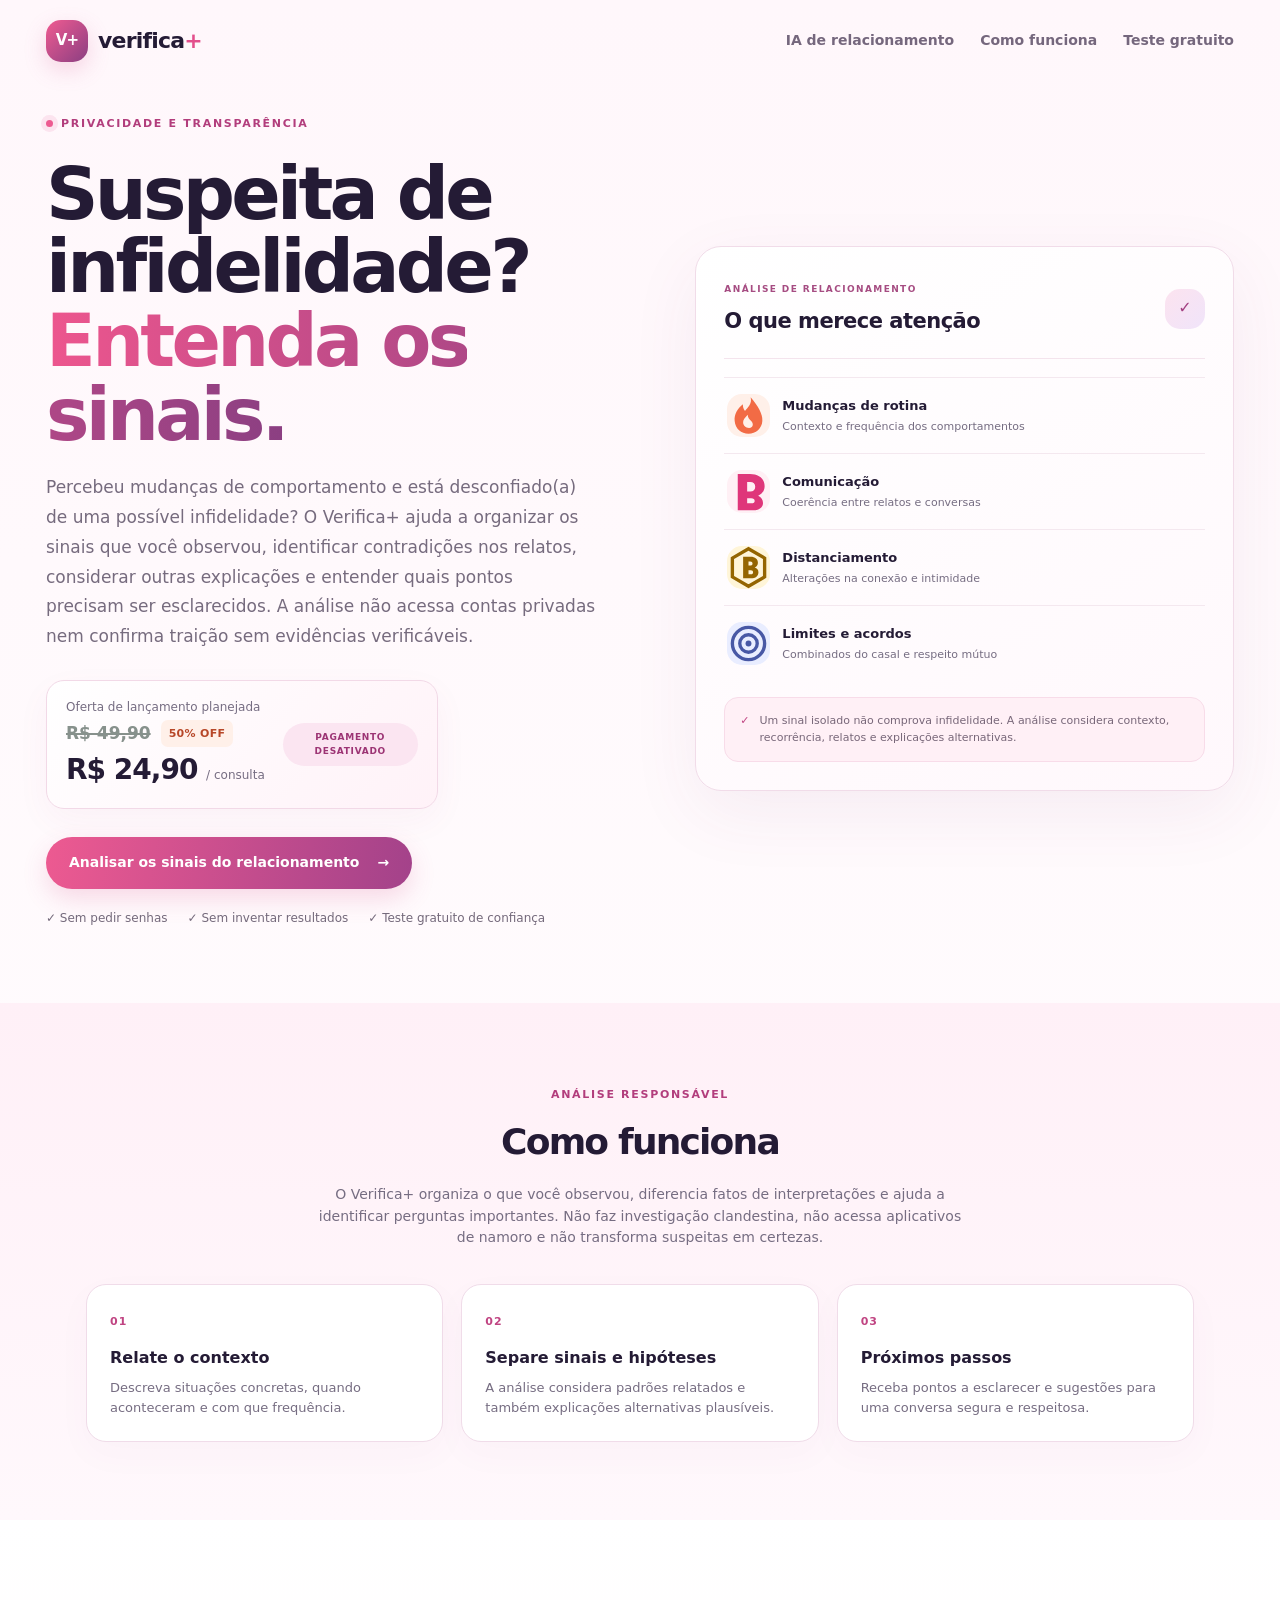
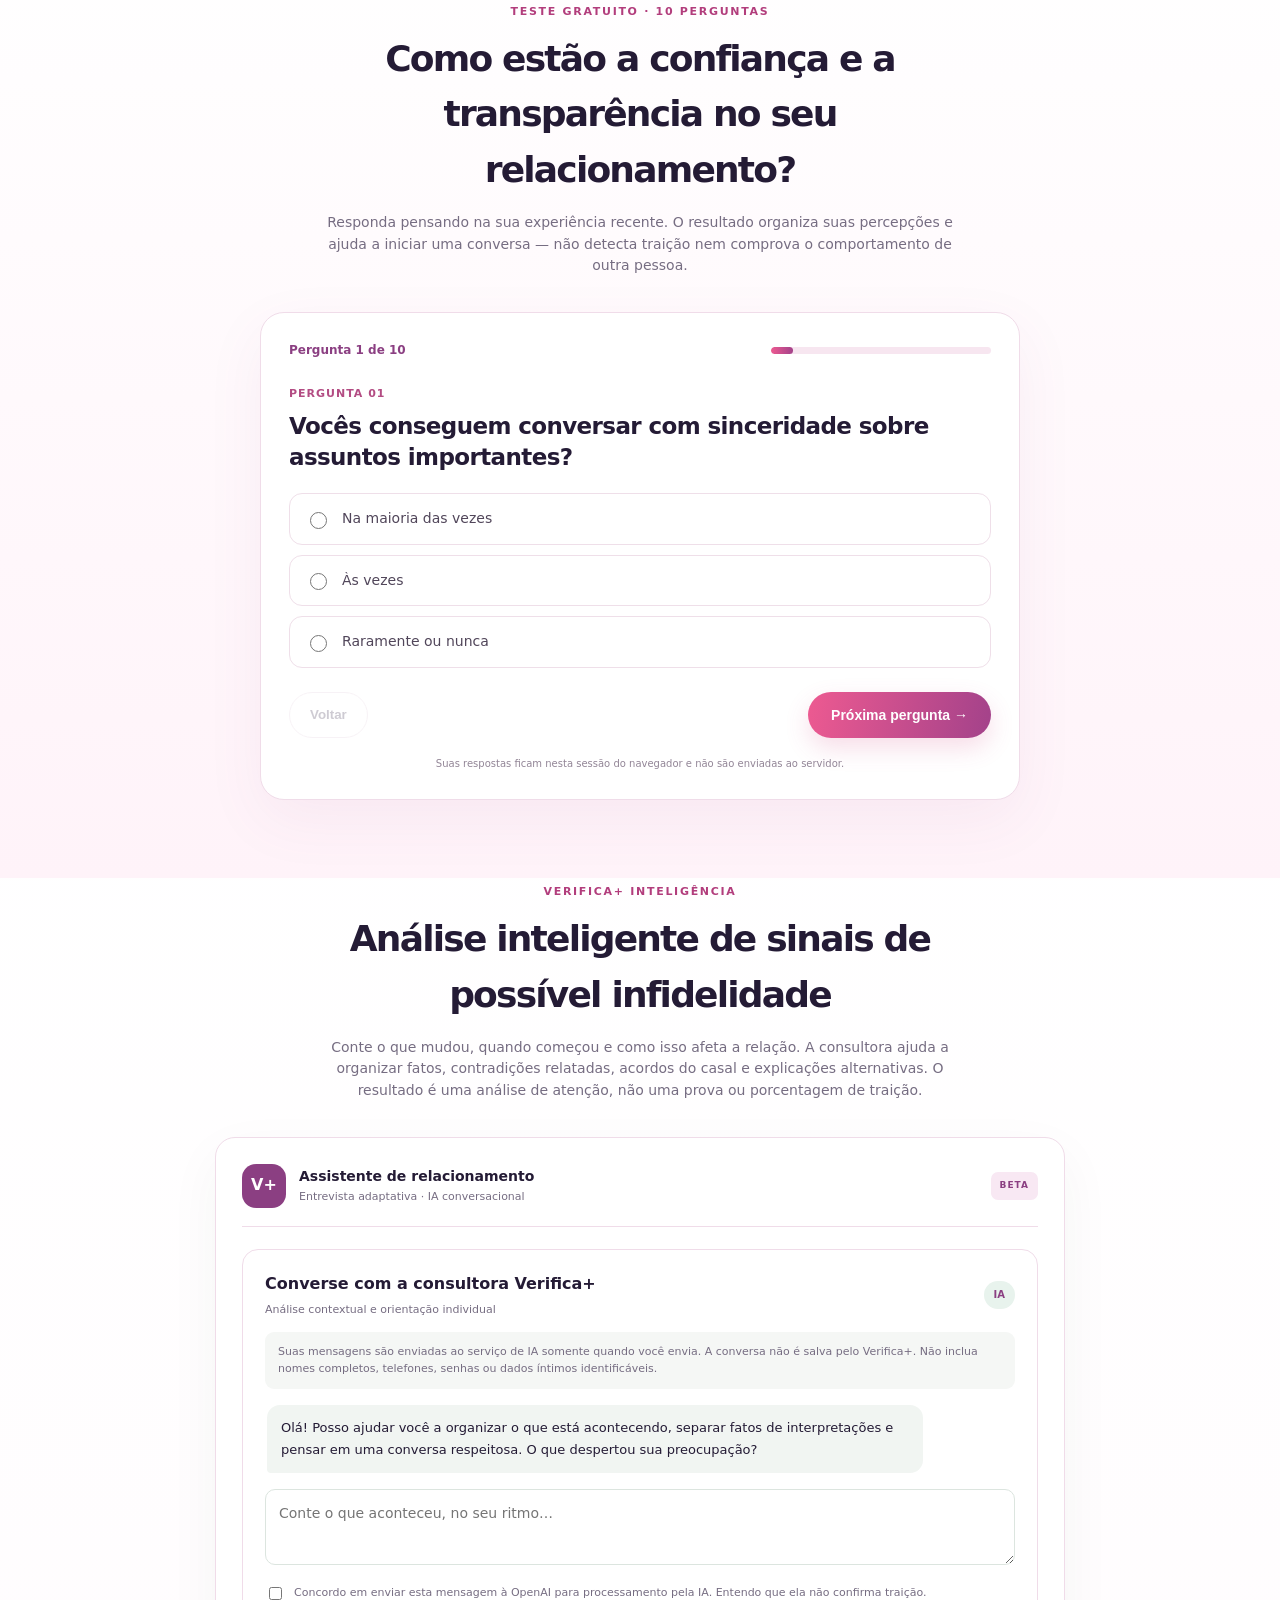
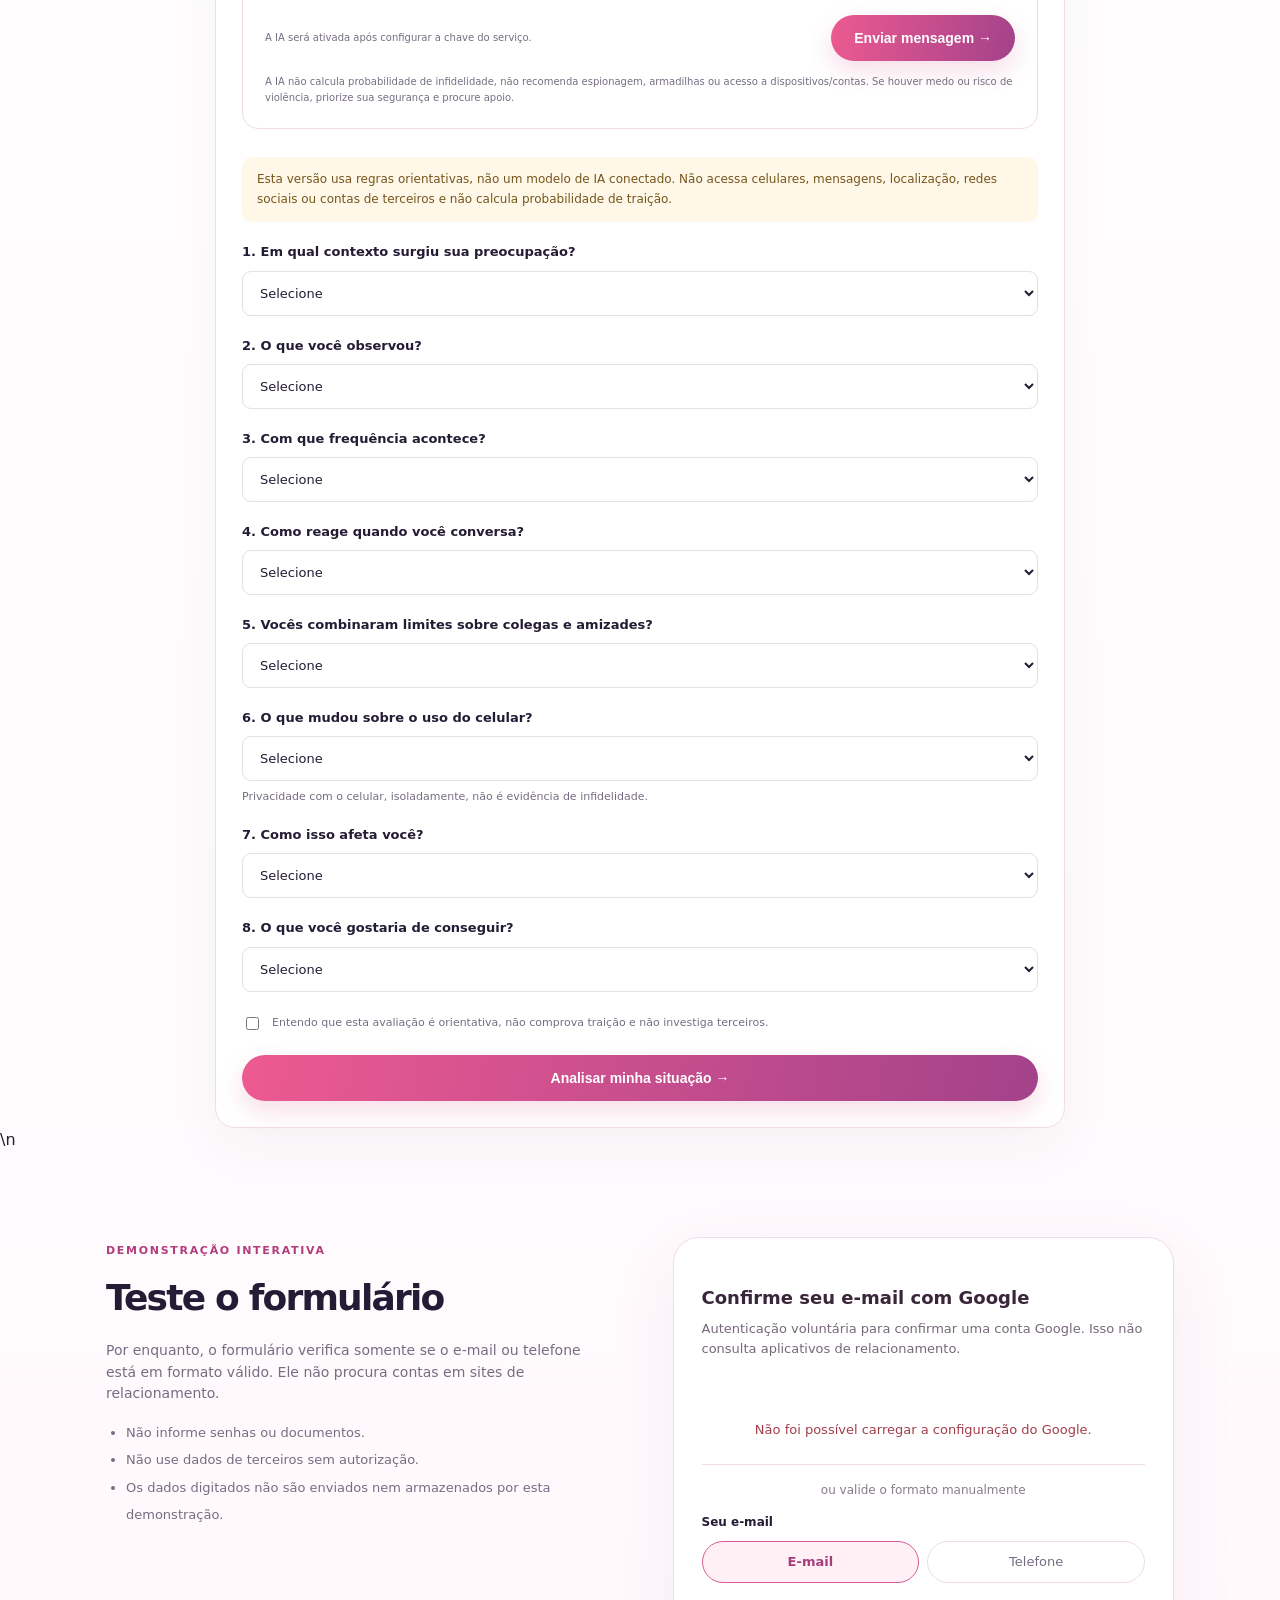
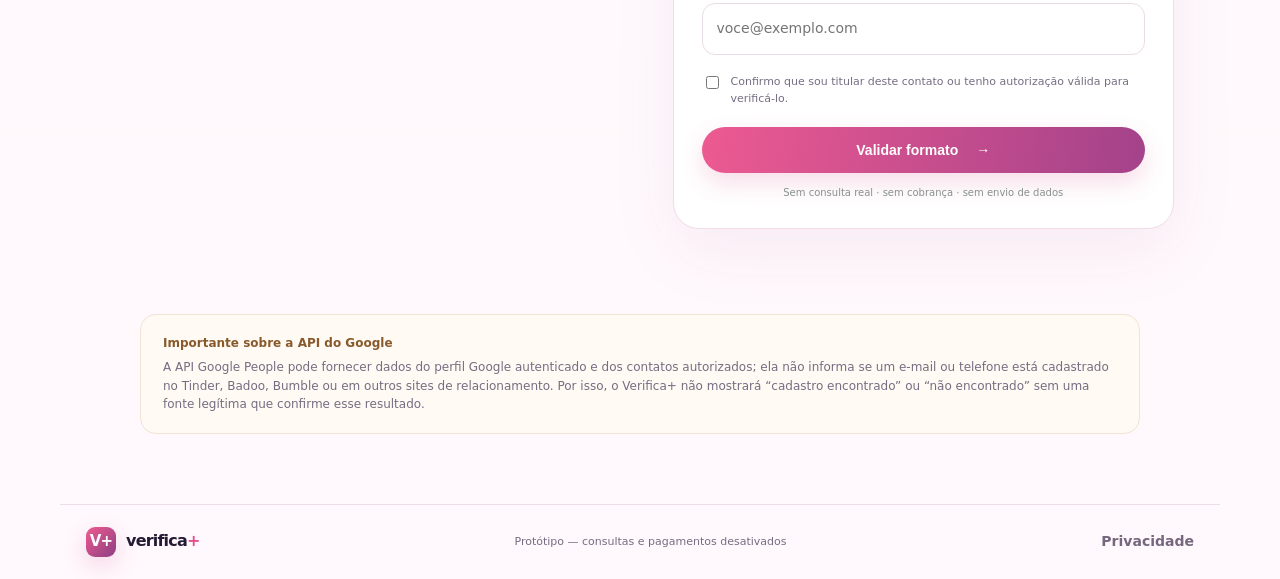
==== index.html @ 578210d5 "Improve Verifica+ positioning and relationship-signal analysis UX" ====
<!doctype html>
<html lang="pt-BR"><head><meta charset="utf-8"><meta name="viewport" content="width=device-width, initial-scale=1"><meta name="description" content="Verifica+ — análise contextual de sinais de infidelidade, comportamento e confiança nos relacionamentos."><meta name="theme-color" content="#0b6b53"><title>Verifica+ | Análise de sinais no relacionamento</title><link rel="icon" type="image/svg+xml" href="/favicon.svg"><link rel="stylesheet" href="/styles.css"></head>
<body><header class="topbar"><a class="brand" href="/" aria-label="Verifica+ início"><span class="brand-mark">V+</span><span>verifica<span class="plus">+</span></span></a><nav class="top-nav"><a href="#inteligencia" class="nav-link">IA de relacionamento</a><a href="#como-funciona" class="nav-link">Como funciona</a><a href="#teste-confianca" class="nav-link">Teste gratuito</a></nav></header>
<main><section class="hero"><div class="hero-copy"><span class="eyebrow"><span class="dot"></span> PRIVACIDADE E TRANSPARÊNCIA</span><h1>Suspeita de infidelidade?<br><span>Entenda os sinais.</span></h1><p class="lead">Percebeu mudanças de comportamento e está desconfiado(a) de uma possível infidelidade? O Verifica+ ajuda a organizar os sinais que você observou, identificar contradições nos relatos, considerar outras explicações e entender quais pontos precisam ser esclarecidos. A análise não acessa contas privadas nem confirma traição sem evidências verificáveis.</p><div class="price-box"><div><small>Oferta de lançamento planejada</small><div class="price-line"><del>R$ 49,90</del><span class="discount-badge">50% OFF</span></div><strong>R$ 24,90 <span>/ consulta</span></strong></div><span class="tag">PAGAMENTO DESATIVADO</span></div><a class="button" href="#inteligencia">Analisar os sinais do relacionamento <span aria-hidden="true">→</span></a><div class="trust"><span>✓ Sem pedir senhas</span><span>✓ Sem inventar resultados</span><span>✓ Teste gratuito de confiança</span></div></div>
<div class="preview-card"><div class="card-heading"><div><small>ANÁLISE DE RELACIONAMENTO</small><h2>O que merece atenção</h2></div><span class="shield" aria-hidden="true">✓</span></div>
<div class="platform"><span class="platform-icon tinder" aria-label="Ícone ilustrativo do Tinder"><svg viewBox="0 0 32 32" aria-hidden="true"><path d="M17.6 2.5c1.2 5.1-2.1 7.4-4.2 10.2-1.4-2-1.6-3.5-1.6-5.1C7.8 11 5.2 15 5.7 20.1 6.2 26 10.5 29.5 16 29.5s10-4 10.3-9.5c.3-5.2-3.1-10.8-8.7-17.5Zm-1.2 22.8c-2.5 0-4.4-1.8-4.4-4.2 0-1.8 1.2-3.3 3.4-5.6.1 2.2 1.1 3.1 2.4 4.4 1.1 1.1 1.4 2 1.4 2.8 0 1.5-1.1 2.6-2.8 2.6Z" fill="currentColor"/></svg></span><div><b>Mudanças de rotina</b><small>Contexto e frequência dos comportamentos</small></div></div><div class="platform"><span class="platform-icon badoo" aria-label="Ícone ilustrativo do Badoo"><svg viewBox="0 0 32 32" aria-hidden="true"><path d="M8 3h9.1c6.6 0 10.9 3.5 10.9 9 0 3.3-1.8 5.8-4.8 7.1 2.3 1.1 3.6 3.1 3.6 5.5 0 3.4-2.8 5.4-7.4 5.4H8V3Zm7 6v7h2.3c2.4 0 3.7-1.2 3.7-3.5S19.7 9 17.2 9H15Zm0 12v3.8h3.2c1.6 0 2.4-.6 2.4-1.8s-.9-2-2.6-2H15Z" fill="currentColor"/></svg></span><div><b>Comunicação</b><small>Coerência entre relatos e conversas</small></div></div><div class="platform"><span class="platform-icon bumble" aria-label="Ícone ilustrativo do Bumble"><svg viewBox="0 0 32 32" aria-hidden="true"><path d="M16 2 28 9v14l-12 7L4 23V9L16 2Z" fill="none" stroke="currentColor" stroke-width="2.5"/><path d="M12 8h5.5c3.5 0 5.5 1.8 5.5 4.5 0 1.7-.8 2.8-2.4 3.5 1.8.5 2.8 1.7 2.8 3.5 0 2.8-2 4.5-5.7 4.5H12V8Zm4 3.5v3h1.3c1.1 0 1.7-.5 1.7-1.5s-.6-1.5-1.7-1.5H16Zm0 6.5v3h1.8c1.1 0 1.6-.5 1.6-1.5s-.5-1.5-1.6-1.5H16Z" fill="currentColor"/></svg></span><div><b>Distanciamento</b><small>Alterações na conexão e intimidade</small></div></div><div class="platform"><span class="platform-icon inner" aria-label="Ícone ilustrativo do Inner Circle"><svg viewBox="0 0 32 32" aria-hidden="true"><circle cx="16" cy="16" r="12" fill="none" stroke="currentColor" stroke-width="2.5"/><circle cx="16" cy="16" r="6.5" fill="none" stroke="currentColor" stroke-width="2.5"/><circle cx="16" cy="16" r="2.2" fill="currentColor"/></svg></span><div><b>Limites e acordos</b><small>Combinados do casal e respeito mútuo</small></div></div><div class="notice"><b>✓</b><p>Um sinal isolado não comprova infidelidade. A análise considera contexto, recorrência, relatos e explicações alternativas.</p></div></div></section>
<section class="how" id="como-funciona"><div class="section-title"><span class="eyebrow">ANÁLISE RESPONSÁVEL</span><h2>Como funciona</h2><p>O Verifica+ organiza o que você observou, diferencia fatos de interpretações e ajuda a identificar perguntas importantes. Não faz investigação clandestina, não acessa aplicativos de namoro e não transforma suspeitas em certezas.</p></div><div class="steps"><article><span>01</span><h3>Relate o contexto</h3><p>Descreva situações concretas, quando aconteceram e com que frequência.</p></article><article><span>02</span><h3>Separe sinais e hipóteses</h3><p>A análise considera padrões relatados e também explicações alternativas plausíveis.</p></article><article><span>03</span><h3>Próximos passos</h3><p>Receba pontos a esclarecer e sugestões para uma conversa segura e respeitosa.</p></article></div></section>

<section class="trust-test" id="teste-confianca">
<div class="section-title"><span class="eyebrow">TESTE GRATUITO · 10 PERGUNTAS</span><h2>Como estão a confiança e a transparência no seu relacionamento?</h2><p>Responda pensando na sua experiência recente. O resultado organiza suas percepções e ajuda a iniciar uma conversa — não detecta traição nem comprova o comportamento de outra pessoa.</p></div>
<form id="trust-quiz" class="quiz-card"><div class="quiz-progress"><span id="quiz-progress-label">Pergunta 1 de 10</span><div class="progress-track"><span id="quiz-progress-bar"></span></div></div><div id="quiz-question" aria-live="polite"></div><div class="quiz-actions"><button class="quiz-back" id="quiz-back" type="button" disabled>Voltar</button><button class="button" id="quiz-next" type="button" disabled>Próxima pergunta →</button></div><p class="quiz-privacy">Suas respostas ficam nesta sessão do navegador e não são enviadas ao servidor.</p></form>
<div id="trust-result" class="trust-result" hidden aria-live="polite"><div class="result-score"><span>SEU ÍNDICE DE CONFIANÇA PERCEBIDA</span><strong id="trust-score">—%</strong><div class="result-meter"><span id="trust-meter"></span></div><b id="trust-band"></b></div><p id="trust-explanation"></p><div class="advice-box"><h3>O que você pode fazer agora</h3><ul id="trust-advice"></ul><p id="trust-boundary"></p></div><div class="result-actions"><button type="button" class="button" id="quiz-restart">Refazer teste</button><a class="button button-secondary" href="#consulta">Conhecer a consulta completa →</a></div><p class="result-disclaimer">O percentual representa somente suas respostas. Não é uma porcentagem de chance de traição, não investiga ninguém e não substitui diálogo ou avaliação profissional.</p><div class="premium-unlock"><span class="eyebrow">ANÁLISE COMPLETA</span><h3>Quer acessar o resultado detalhado da sua avaliação?</h3><p>Com o pagamento confirmado, você poderá desbloquear a análise completa das respostas e dos dados que informou, com os principais pontos de atenção e recomendações personalizadas para o relacionamento.</p><p class="premium-note">A análise considera somente as informações fornecidas por você. Ela não acessa contas, mensagens ou cadastros privados de outras pessoas nem confirma traição.</p><strong>R$ 24,90 <small>/ análise completa</small></strong><span class="tag">PAGAMENTO AINDA NÃO ATIVADO</span></div></div>
</section>
<section class="relationship-ai" id="inteligencia"><div class="section-title"><span class="eyebrow">VERIFICA+ INTELIGÊNCIA</span><h2>Análise inteligente de sinais de possível infidelidade</h2><p>Conte o que mudou, quando começou e como isso afeta a relação. A consultora ajuda a organizar fatos, contradições relatadas, acordos do casal e explicações alternativas. O resultado é uma análise de atenção, não uma prova ou porcentagem de traição.</p></div><div class="ai-panel"><div class="ai-intro"><span class="ai-avatar">V+</span><div><b>Assistente de relacionamento</b><small>Entrevista adaptativa · IA conversacional</small></div><span class="ai-status">BETA</span></div>
<div class="relationship-chat" id="relationship-chat">
  <div class="chat-heading"><div><b>Converse com a consultora Verifica+</b><small>Análise contextual e orientação individual</small></div><span class="chat-live">IA</span></div>
  <div class="chat-privacy">Suas mensagens são enviadas ao serviço de IA somente quando você envia. A conversa não é salva pelo Verifica+. Não inclua nomes completos, telefones, senhas ou dados íntimos identificáveis.</div>
  <div id="relationship-chat-log" class="chat-log" role="log" aria-live="polite"><div class="chat-bubble assistant">Olá! Posso ajudar você a organizar o que está acontecendo, separar fatos de interpretações e pensar em uma conversa respeitosa. O que despertou sua preocupação?</div></div>
  <form id="relationship-chat-form" class="chat-form"><label class="sr-only" for="relationship-chat-input">Escreva sua mensagem</label><textarea id="relationship-chat-input" rows="2" maxlength="1600" placeholder="Conte o que aconteceu, no seu ritmo…" required></textarea><label class="chat-consent"><input type="checkbox" id="relationship-chat-consent" required><span>Concordo em enviar esta mensagem à OpenAI para processamento pela IA. Entendo que ela não confirma traição.</span></label><div class="chat-actions"><small id="relationship-chat-status">A IA será ativada após configurar a chave do serviço.</small><button class="button" id="relationship-chat-send" type="submit">Enviar mensagem →</button></div></form>
  <p class="chat-footnote">A IA não calcula probabilidade de infidelidade, não recomenda espionagem, armadilhas ou acesso a dispositivos/contas. Se houver medo ou risco de violência, priorize sua segurança e procure apoio.</p>
</div>
<p class="ai-disclaimer">Esta versão usa regras orientativas, não um modelo de IA conectado. Não acessa celulares, mensagens, localização, redes sociais ou contas de terceiros e não calcula probabilidade de traição.</p><form id="relationship-assessment">
<div class="ai-question"><label for="context-person">1. Em qual contexto surgiu sua preocupação?</label><select id="context-person" required><option value="">Selecione</option><option value="0">Alguém do trabalho</option><option value="1">Alguém da academia</option><option value="2">Amizade ou círculo social</option><option value="3">Não há uma pessoa específica</option></select></div><div class="ai-question"><label for="context-change">2. O que você observou?</label><select id="context-change" required><option value="">Selecione</option><option value="0">Conversas frequentes sobre uma pessoa</option><option value="1">Mudança repentina de rotina</option><option value="2">Distanciamento afetivo</option><option value="3">Explicações que parecem contraditórias</option><option value="4">Não observei mudança concreta; é uma sensação</option></select></div><div class="ai-question"><label for="context-frequency">3. Com que frequência acontece?</label><select id="context-frequency" required><option value="">Selecione</option><option value="0">Foi uma situação isolada</option><option value="1">Algumas vezes nas últimas semanas</option><option value="2">É um padrão recorrente há meses</option><option value="3">Não sei dizer</option></select></div><div class="ai-question"><label for="context-transparency">4. Como reage quando você conversa?</label><select id="context-transparency" required><option value="">Selecione</option><option value="0">Escuta e conversa com respeito</option><option value="1">Fica desconfortável, mas tenta explicar</option><option value="2">Evita repetidamente a conversa</option><option value="3">As explicações mudam ou se contradizem</option><option value="4">Ainda não conversei</option></select></div><div class="ai-question"><label for="context-agreement">5. Vocês combinaram limites sobre colegas e amizades?</label><select id="context-agreement" required><option value="">Selecione</option><option value="0">Sim, acordos claros e recíprocos</option><option value="1">Conversamos, mas não chegamos a acordo</option><option value="2">Nunca conversamos</option><option value="3">Há acordos que não são respeitados</option></select></div><div class="ai-question"><label for="context-phone">6. O que mudou sobre o uso do celular?</label><select id="context-phone" required><option value="">Selecione</option><option value="0">Nada; sempre teve privacidade</option><option value="1">Passou a proteger mais a tela ou levar consigo</option><option value="2">Desliga ou silencia em momentos específicos</option><option value="3">Houve segredo novo junto com outras mudanças</option><option value="4">Não sei / não se aplica</option></select><small>Privacidade com o celular, isoladamente, não é evidência de infidelidade.</small></div><div class="ai-question"><label for="context-impact">7. Como isso afeta você?</label><select id="context-impact" required><option value="">Selecione</option><option value="0">Dúvida leve</option><option value="1">Ansiedade e dificuldade de confiar</option><option value="2">Discussões frequentes e sofrimento</option><option value="3">Medo ou sensação de não estar seguro(a)</option></select></div><div class="ai-question"><label for="context-goal">8. O que você gostaria de conseguir?</label><select id="context-goal" required><option value="">Selecione</option><option value="0">Entender melhor os fatos</option><option value="1">Conversar sem brigar</option><option value="2">Combinar limites saudáveis</option><option value="3">Decidir se quero continuar</option></select></div>
<label class="ai-consent"><input id="ai-consent" type="checkbox" required><span>Entendo que esta avaliação é orientativa, não comprova traição e não investiga terceiros.</span></label><button class="button full" type="submit">Analisar minha situação →</button></form><div id="relationship-result" class="relationship-result" hidden aria-live="polite"><span class="eyebrow">ANÁLISE ORIENTATIVA</span><h3 id="relationship-heading"></h3><p id="relationship-summary"></p><div class="ai-result-grid"><div><b>Pontos a esclarecer</b><ul id="relationship-signals"></ul></div><div><b>Outras explicações possíveis</b><ul id="relationship-alternatives"></ul></div></div><div class="ai-next-steps"><h4>Exercícios saudáveis — sem armadilhas ou invasão de privacidade</h4><ol id="relationship-steps"></ol></div><p class="ai-final-note" id="relationship-note"></p><button class="button button-secondary" id="relationship-restart" type="button">Refazer avaliação</button></div></div></section>\n<section class="consult" id="consulta"><div><span class="eyebrow">DEMONSTRAÇÃO INTERATIVA</span><h2>Teste o formulário</h2><p>Por enquanto, o formulário verifica somente se o e-mail ou telefone está em formato válido. Ele não procura contas em sites de relacionamento.</p><ul><li>Não informe senhas ou documentos.</li><li>Não use dados de terceiros sem autorização.</li><li>Os dados digitados não são enviados nem armazenados por esta demonstração.</li></ul></div>
<form id="consult-form" class="form-card"><div class="google-verification"><h3>Confirme seu e-mail com Google</h3><p>Autenticação voluntária para confirmar uma conta Google. Isso não consulta aplicativos de relacionamento.</p><div id="google-signin-button"></div><p id="google-auth-status" class="form-note" role="status" aria-live="polite">Carregando opção de autenticação…</p></div><div class="form-divider" aria-hidden="true">ou valide o formato manualmente</div><label for="identifier" id="identifier-label">Seu e-mail</label><div class="segmented"><label><input type="radio" name="method" value="email" checked><span>E-mail</span></label><label><input type="radio" name="method" value="phone"><span>Telefone</span></label></div><input id="identifier" name="identifier" type="email" placeholder="voce@exemplo.com" autocomplete="email" required><label class="consent"><input id="consent" type="checkbox" required><span>Confirmo que sou titular deste contato ou tenho autorização válida para verificá-lo.</span></label><button class="button full" type="submit">Validar formato <span aria-hidden="true">→</span></button><p class="form-note">Sem consulta real · sem cobrança · sem envio de dados</p><div id="form-message" class="form-message" role="status" aria-live="polite"></div></form></section>

<section class="disclaimer"><b>Importante sobre a API do Google</b><p>A API Google People pode fornecer dados do perfil Google autenticado e dos contatos autorizados; ela não informa se um e-mail ou telefone está cadastrado no Tinder, Badoo, Bumble ou em outros sites de relacionamento. Por isso, o Verifica+ não mostrará “cadastro encontrado” ou “não encontrado” sem uma fonte legítima que confirme esse resultado.</p></section></main>
<footer><a class="brand" href="/"><span class="brand-mark">V+</span><span>verifica<span class="plus">+</span></span></a><span>Protótipo — consultas e pagamentos desativados</span><a href="/privacy.html">Privacidade</a></footer><script src="/app.js" defer></script></body></html>
---- styles.css ----
:root{color-scheme:light;--ink:#172522;--muted:#687772;--green:#0b6b53;--pale:#e4f5ed;--line:#e1eae5;--paper:#f7faf8;--white:#fff;--amber:#8b5c13}*{box-sizing:border-box}html{scroll-behavior:smooth}body{margin:0;background:var(--paper);color:var(--ink);font:16px/1.55 Inter,ui-sans-serif,system-ui,-apple-system,"Segoe UI",sans-serif}.topbar,footer{max-width:1160px;margin:auto;padding:22px 26px;display:flex;align-items:center;justify-content:space-between}.brand{display:flex;align-items:center;gap:10px;text-decoration:none;color:var(--ink);font-weight:850;font-size:20px;letter-spacing:-.6px}.brand-mark{display:grid;place-items:center;width:38px;height:38px;border-radius:12px;background:var(--green);color:white;font-size:15px}.plus{color:var(--green)}.nav-link,footer>a:last-child{color:var(--muted);text-decoration:none;font-size:14px}.hero{max-width:1160px;margin:40px auto 90px;padding:0 26px;display:grid;grid-template-columns:1.05fr .95fr;gap:60px;align-items:center}.eyebrow{font-size:11px;letter-spacing:1.5px;font-weight:850;color:var(--green);display:inline-flex;align-items:center;gap:8px}.dot{width:7px;height:7px;border-radius:50%;background:#26a77b;box-shadow:0 0 0 4px var(--pale)}h1{font-size:clamp(44px,5.5vw,68px);letter-spacing:-3px;line-height:1.04;margin:22px 0}.hero h1 span{color:var(--green)}.lead{font-size:17px;max-width:520px;color:var(--muted);line-height:1.75}.price-box{display:flex;align-items:center;gap:18px;margin:28px 0}.price-box small{display:block;color:var(--muted);font-size:12px}.price-box strong{font-size:28px;letter-spacing:-1px}.price-box strong span{font-size:12px;font-weight:500;color:var(--muted);letter-spacing:0}.tag{font-size:9px;letter-spacing:.7px;font-weight:850;color:var(--green);background:var(--pale);padding:8px 10px;border-radius:7px}.button{display:inline-flex;align-items:center;justify-content:center;gap:18px;padding:14px 20px;border:0;border-radius:10px;background:var(--green);color:#fff;text-decoration:none;font-size:14px;font-weight:800;cursor:pointer}.button:hover{filter:brightness(.94)}.trust{display:flex;gap:20px;flex-wrap:wrap;color:var(--muted);font-size:12px;margin-top:20px}.preview-card,.form-card{background:var(--white);border:1px solid var(--line);border-radius:20px;padding:25px;box-shadow:0 18px 55px #153c2a0b}.card-heading{display:flex;justify-content:space-between;align-items:center;margin-bottom:18px}.card-heading small{font-size:9px;letter-spacing:1.4px;color:var(--muted);font-weight:850}.card-heading h2{font-size:19px;letter-spacing:-.5px;margin:5px 0}.shield{display:grid;place-items:center;background:var(--pale);color:var(--green);width:40px;height:40px;border-radius:12px}.platform{display:flex;align-items:center;gap:12px;padding:14px 0;border-top:1px solid #edf1ee}.platform>div{display:flex;flex:1;flex-direction:column}.platform b{font-size:13px}.platform small{font-size:11px;color:var(--muted);margin-top:2px}.platform-icon{width:38px;height:38px;border-radius:12px;display:grid;place-items:center;font-weight:900;font-size:17px}.tinder{background:#fff0e9;color:#f26b45}.badoo{background:#fff0f5;color:#df367a}.bumble{background:#fff5d8;color:#946500}.inner{background:#e9edff;color:#4858a5}.badge{font-size:9px;padding:5px 7px;border-radius:6px;white-space:nowrap;background:#fff5df;color:var(--amber)}.notice{display:flex;gap:10px;margin-top:16px;padding:13px;background:#f3f8f5;border-radius:10px;color:var(--muted);font-size:11px;line-height:1.5}.notice b{color:var(--green)}.notice p{margin:0}.how{padding:72px 26px;background:#edf5f0}.section-title{text-align:center;max-width:650px;margin:0 auto 35px}.section-title h2,.consult h2{font-size:36px;letter-spacing:-1.5px;margin:8px 0}.section-title p,.consult>div>p{font-size:14px;color:var(--muted)}.steps{display:grid;grid-template-columns:repeat(3,1fr);gap:18px;max-width:1108px;margin:auto}.steps article{background:#fff;border:1px solid #e0eae3;border-radius:15px;padding:23px}.steps article>span{color:var(--green);font-size:11px;font-weight:900;letter-spacing:1px}.steps h3{font-size:16px;margin:13px 0 7px}.steps p{font-size:13px;color:var(--muted);margin:0}.consult{max-width:1060px;margin:85px auto;padding:0 26px;display:grid;grid-template-columns:1fr 1fr;gap:65px;align-items:start}.consult ul{padding-left:20px;color:var(--muted);font-size:13px;line-height:2}.form-card>label:not(.consent){display:block;font-size:12px;font-weight:800;margin:0 0 9px}.segmented{display:grid;grid-template-columns:1fr 1fr;gap:8px;margin-bottom:20px}.segmented label{cursor:pointer}.segmented input{position:absolute;opacity:0}.segmented span{display:block;text-align:center;padding:10px;border:1px solid var(--line);border-radius:9px;color:var(--muted);font-size:13px}.segmented input:checked+span{border-color:var(--green);background:#edf8f2;color:var(--green);font-weight:800}input[type=email],input[type=tel]{width:100%;padding:14px;border:1px solid #dce5df;border-radius:9px;font:inherit;font-size:14px;outline:none;margin-bottom:18px}input:focus{border-color:var(--green);box-shadow:0 0 0 3px #16745b17}.consent{display:flex;align-items:flex-start;gap:9px;font-size:11px;color:var(--muted);margin:0 0 20px}.consent input{margin-top:3px;accent-color:var(--green)}.full{width:100%}.form-note{text-align:center;color:#87918c;font-size:10px;margin:12px 0 0}.form-message{display:none;padding:12px;margin-top:14px;border-radius:9px;font-size:12px}.form-message.visible{display:block}.form-message.error{background:#fff0ef;color:#9b2c26;border:1px solid #f1c9c5}.form-message.success{background:#edf8f2;color:#145d49;border:1px solid #cce9da}.disclaimer{max-width:1000px;margin:0 auto 70px;padding:19px 22px;border:1px solid #e5e8dd;background:#fffdf5;border-radius:12px;font-size:12px;color:var(--muted)}.disclaimer b{color:#70511b}.disclaimer p{margin:5px 0 0}.privacy-page{max-width:850px;margin:45px auto 90px;padding:0 24px}.privacy-page h1{font-size:clamp(36px,5vw,48px);letter-spacing:-2px}.privacy-page h2{margin-top:28px}.privacy-page p{color:var(--muted)}footer{border-top:1px solid var(--line);font-size:11px;color:var(--muted)}footer .brand{font-size:16px}footer .brand-mark{width:30px;height:30px;border-radius:9px}:focus-visible{outline:3px solid #58a88d;outline-offset:3px}@media(max-width:800px){.hero{grid-template-columns:1fr;gap:35px;margin-top:25px}.hero-copy{max-width:600px}.preview-card{max-width:600px;width:100%;margin:auto}.steps{grid-template-columns:1fr}.consult{grid-template-columns:1fr;gap:25px;margin:65px auto}.section-title h2,.consult h2{font-size:30px}}@media(max-width:450px){.topbar,footer{padding:17px 18px}.hero{padding:0 18px}.hero h1{font-size:46px;letter-spacing:-2.4px}.preview-card{padding:19px}.platform{gap:9px}.platform small{max-width:155px}.badge{font-size:8px}.how{padding:55px 18px}.consult{padding:0 18px}.form-card{padding:20px}.trust{gap:10px;flex-direction:column}footer{gap:10px;flex-wrap:wrap}}@media(prefers-reduced-motion:reduce){html{scroll-behavior:auto}*{transition:none!important;animation:none!important}}
/* Seção de avaliações: usa compromissos reais, não depoimentos inventados. */
.top-nav{display:flex;align-items:center;gap:22px}.reviews{padding:72px 26px;background:#fff}.review-grid{display:grid;grid-template-columns:repeat(3,minmax(0,1fr));gap:18px;max-width:1108px;margin:0 auto}.review-card{padding:25px;border:1px solid var(--line);border-radius:16px;background:var(--paper)}.review-symbol{display:grid;place-items:center;width:38px;height:38px;border-radius:12px;background:var(--pale);color:var(--green);font-size:21px;font-weight:900}.review-card h3{margin:15px 0 8px;font-size:16px;letter-spacing:-.2px}.review-card p{font-size:13px;color:var(--muted);line-height:1.7;margin:0 0 18px}.review-label{display:inline-block;padding:6px 9px;border-radius:7px;background:#edf5f0;color:var(--green);font-size:10px;font-weight:800;letter-spacing:.2px}@media(max-width:800px){.review-grid{grid-template-columns:1fr}.top-nav{gap:12px}}@media(max-width:450px){.reviews{padding:55px 18px}.top-nav{gap:9px}.nav-link{font-size:12px}}

/* Descrição e seção de comentários/avaliações do Verifica+. */
.rating-summary{max-width:1108px;margin:0 auto 28px;padding:24px 28px;display:grid;grid-template-columns:190px 1fr;gap:26px;align-items:center;background:var(--paper);border:1px solid var(--line);border-radius:16px}
.rating-score{display:flex;flex-direction:column;align-items:center;text-align:center;gap:5px}.rating-score strong{font-size:42px;line-height:1;letter-spacing:-2px}.rating-stars{color:#d99a20;font-size:25px;letter-spacing:2px}.rating-score span{font-size:11px;color:var(--muted)}
.rating-summary-copy b{font-size:16px}.rating-summary-copy p{margin:5px 0 0;color:var(--muted);font-size:13px;line-height:1.7}
.reviews-layout{max-width:1108px;margin:0 auto;display:grid;grid-template-columns:1fr 1fr;gap:24px;align-items:start}.subheading{font-size:18px;margin:0 0 14px}.review-list{display:grid;gap:12px}.empty-reviews{padding:22px;border:1px dashed #cbd9d0;border-radius:14px;color:var(--muted);background:var(--paper);font-size:13px;line-height:1.7}
.review-item{padding:18px;border:1px solid var(--line);border-radius:14px;background:var(--paper)}.review-item-head{display:flex;justify-content:space-between;gap:12px;align-items:center}.review-item-name{font-weight:800;font-size:13px}.review-item-date{font-size:10px;color:var(--muted)}.review-item-stars{color:#d99a20;letter-spacing:2px;margin:6px 0;font-size:15px}.review-item p{margin:0;color:var(--muted);font-size:13px;line-height:1.7;overflow-wrap:anywhere}
.review-form h3{font-size:19px;margin:0 0 18px}.review-form>label{display:block;font-size:12px;font-weight:800;margin:0 0 8px}.review-form input[type=text],.review-form textarea{width:100%;padding:12px;border:1px solid #dce5df;border-radius:9px;font:inherit;font-size:13px;margin-bottom:17px;background:white}.review-form textarea{resize:vertical;min-height:100px}.rating-picker{border:0;padding:0;margin:0 0 17px}.rating-picker legend{font-size:12px;font-weight:800;margin-bottom:7px}.star-options{display:flex;flex-direction:row-reverse;justify-content:flex-end;gap:5px}.star-options input{position:absolute;opacity:0;pointer-events:none}.star-options label{cursor:pointer}.star-options span{display:block;color:#cbd3ce;font-size:32px;line-height:1.3}.star-options label:hover span,.star-options label:hover~label span,.star-options input:checked~span{color:#d99a20}.star-options label:has(input:checked) span,.star-options label:has(input:checked)~label span{color:#d99a20}.star-options input:focus-visible+span{outline:3px solid #58a88d;outline-offset:2px;border-radius:4px}
@media(max-width:800px){.rating-summary,.reviews-layout{grid-template-columns:1fr}.rating-summary{gap:16px;padding:21px}.rating-score{align-items:flex-start;text-align:left}.review-form{width:100%}}

/* Oferta de lançamento: preço anterior, desconto calculado e preço planejado. */
.price-line{display:flex;align-items:center;gap:10px;margin:3px 0 1px}.price-line del{font-size:17px;color:#87918c;font-weight:700;text-decoration-thickness:2px}.discount-badge{display:inline-flex;align-items:center;border-radius:7px;padding:5px 8px;background:#fff0e9;color:#b74728;font-size:11px;font-weight:900;letter-spacing:.3px}.price-box strong{display:block}.price-box .tag{max-width:135px;text-align:center;line-height:1.45}


/* Redesign visual: linguagem de produto de relacionamento, sem simular consultas reais. */
:root{
 --ink:#241b35;--muted:#766d82;--green:#8b3f82;--pale:#f8e8f3;--line:#f0dce9;
 --paper:#fff8fc;--white:#fff;--amber:#985d28;
}
body{background:linear-gradient(180deg,#fff7fb 0%,#fff 42%,#fff8fc 100%);color:var(--ink)}
.topbar{max-width:1240px;padding-top:20px;padding-bottom:20px}
.brand{font-size:22px;letter-spacing:-.8px}
.brand-mark{width:42px;height:42px;border-radius:15px;background:linear-gradient(135deg,#f05b91,#8b3f82);box-shadow:0 8px 22px #d85a9238}
.plus{color:#e34f8c}
.top-nav{gap:26px}
.nav-link,footer>a:last-child{font-weight:700;color:#75677d}
.nav-link:hover,footer>a:last-child:hover{color:#d74783}
.hero{max-width:1240px;margin:28px auto 76px;gap:54px}
.hero-copy{position:relative}
.eyebrow{color:#b23d7c;letter-spacing:1.7px}
.dot{background:#ed5b91;box-shadow:0 0 0 5px #fce4ef}
h1{font-size:clamp(46px,5.7vw,74px);letter-spacing:-3.7px;line-height:1.01}
.hero h1 span{background:linear-gradient(90deg,#ed568e,#8b3f82);-webkit-background-clip:text;background-clip:text;color:transparent}
.lead{color:#766b7e;max-width:550px}
.price-box{padding:17px 19px;border:1px solid #f2d9e7;border-radius:18px;background:linear-gradient(135deg,#fff,#fff2f8);width:max-content;max-width:100%;box-shadow:0 12px 35px #9d397a0b}
.tag{color:#9c3474;background:#fbe5f1;border-radius:999px}
.button{background:linear-gradient(100deg,#ed5a91,#a3428a);border-radius:999px;padding:15px 23px;box-shadow:0 10px 24px #d64c8730;transition:transform .18s ease,box-shadow .18s ease}
.button:hover{filter:none;transform:translateY(-2px);box-shadow:0 14px 28px #d64c8740}
.trust{color:#74697b}
.preview-card,.form-card{border:1px solid #f1dce9;border-radius:26px;box-shadow:0 22px 70px #7e326d12}
.preview-card{padding:28px;background:linear-gradient(150deg,#fff 0%,#fff8fc 100%)}
.card-heading{padding-bottom:16px;border-bottom:1px solid #f4e4ed}
.card-heading small{color:#a64c82}
.card-heading h2{font-size:21px}
.shield{background:linear-gradient(135deg,#fce3ef,#f0e4fa);color:#a23e80;border-radius:15px}
.platform{padding:16px 3px;border-color:#f4e8ef}
.platform-icon{width:43px;height:43px;border-radius:15px}
.badge{border-radius:999px;background:#fff0e5;color:#9b6338;padding:6px 10px}
.notice{background:#fff0f6;border:1px solid #f8dce9;border-radius:14px;color:#786779;padding:15px}
.notice b{color:#c04482}
.how{background:linear-gradient(180deg,#fff0f7,#fff8fc);padding:78px 26px}
.section-title h2,.consult h2{letter-spacing:-1.8px}
.steps article{border:1px solid #f0dce9;border-radius:20px;box-shadow:0 12px 35px #8b3f8208}
.steps article>span{color:#c04482}
.consult{max-width:1120px}
.consult ul{line-height:2.1}
.form-card{padding:28px}
.segmented span{border-radius:999px}
.segmented input:checked+span{border-color:#d85b96;background:#fff0f6;color:#a43d7b}
input[type=email],input[type=tel],.review-form input[type=text],.review-form textarea{border-color:#eadce6;border-radius:13px}
input:focus,.review-form input:focus,.review-form textarea:focus{border-color:#d85b96;box-shadow:0 0 0 4px #d85b9618}
.consent input{accent-color:#b44383}
.form-message.success{background:#f1fbf5;color:#216b4b;border-color:#cdebd9}
.reviews{background:#fff}
.review-card,.rating-summary,.review-item{border-color:#f0dce9;border-radius:20px}
.review-symbol{background:#fce6f1;color:#c04482;border-radius:14px}
.review-label{background:#fff0f6;color:#a43d7b;border-radius:999px}
.rating-stars,.review-item-stars,.star-options label:hover span,.star-options label:hover~label span,.star-options input:checked~span,.star-options label:has(input:checked) span,.star-options label:has(input:checked)~label span{color:#e5a13b}
.disclaimer{border-color:#f1e3d5;border-radius:16px;background:#fffaf4}
.disclaimer b{color:#885a2b}
footer{border-color:#f0dce9}
@media(max-width:800px){
 .hero{margin-top:20px}
 .preview-card{border-radius:22px}
 .top-nav{gap:14px}
}
@media(max-width:450px){
 .topbar{padding:15px 18px}
 .brand{font-size:19px}
 .hero h1{font-size:45px;letter-spacing:-2.6px}
 .price-box{width:100%;gap:10px}
 .preview-card,.form-card{padding:20px;border-radius:20px}
 .top-nav{gap:10px}
}

/* Google identity verification */
.google-verification{padding:18px 0 12px;border-bottom:1px solid #f0dce9;margin-bottom:16px}
.google-verification h3{margin:0 0 7px;font-size:18px;color:#39263a}
.google-verification p{font-size:13px;line-height:1.55;color:#766879;margin:6px 0 12px}
#google-signin-button{min-height:42px}
#google-auth-status.success{color:#216b4b}
#google-auth-status.error{color:#a43d4b}
.form-divider{text-align:center;color:#887b89;font-size:12px;margin:14px 0}

/* Questionário de percepção de confiança */
.trust-test{padding:78px 26px;background:linear-gradient(180deg,#fff 0%,#fff3f9 100%)}
.quiz-card,.trust-result{max-width:760px;margin:0 auto;padding:28px;background:#fff;border:1px solid #f0dce9;border-radius:24px;box-shadow:0 20px 60px #8b3f8210}
.quiz-progress{display:flex;justify-content:space-between;align-items:center;gap:18px;margin-bottom:25px;color:#8b3f82;font-size:12px;font-weight:800}
.progress-track{height:7px;flex:1;max-width:220px;border-radius:99px;background:#f7e6f0;overflow:hidden}.progress-track span{display:block;height:100%;width:10%;background:linear-gradient(90deg,#ed5a91,#a3428a);border-radius:99px}
.quiz-number{font-size:11px;color:#b34c83;font-weight:900;letter-spacing:1px}.quiz-question-title{font-size:23px;line-height:1.35;letter-spacing:-.6px;margin:9px 0 20px}
.quiz-options{display:grid;gap:10px}.quiz-option{display:flex;align-items:center;gap:12px;padding:14px 15px;border:1px solid #efdfE9;border-radius:13px;cursor:pointer;font-size:14px;color:#51465a}
.quiz-option:has(input:checked){border-color:#d85b96;background:#fff1f7;color:#8b3f82;font-weight:750}.quiz-option input{accent-color:#b44383;width:17px;height:17px}
.quiz-actions{display:flex;justify-content:space-between;gap:12px;margin-top:24px}.quiz-back{border:1px solid #eadce6;background:white;color:#766d82;border-radius:999px;padding:13px 20px;font-weight:750;cursor:pointer}.quiz-back:disabled{opacity:.35;cursor:not-allowed}
.quiz-privacy{text-align:center;font-size:10px;color:#928596;margin:18px 0 0}
.trust-result{margin-top:22px}.result-score{text-align:center;padding:14px 12px 20px}.result-score>span{font-size:10px;letter-spacing:1.2px;color:#a64c82;font-weight:900}.result-score strong{display:block;font-size:62px;letter-spacing:-3px;line-height:1.2;color:#9b3e80;margin:7px 0}
.result-meter{height:12px;max-width:440px;margin:0 auto 12px;background:#f7e6f0;border-radius:99px;overflow:hidden}.result-meter span{display:block;height:100%;width:0;background:linear-gradient(90deg,#ed5a91,#a3428a);border-radius:99px}
.result-score b{font-size:14px;color:#4f4054}.trust-result>p{color:#766d82;font-size:13px;line-height:1.75}
.advice-box{background:#fff7fb;border:1px solid #f2dce9;border-radius:16px;padding:20px;margin:18px 0}.advice-box h3{margin:0 0 10px;font-size:17px;color:#8b3f82}.advice-box ul{margin:0;padding-left:20px;color:#62566a;font-size:13px;line-height:1.9}.advice-box p{font-size:13px;line-height:1.75;color:#62566a;margin:12px 0 0}
.result-actions{display:flex;flex-wrap:wrap;gap:10px;margin-top:18px}.button-secondary{background:#fff;color:#9b3e80;border:1px solid #e9cadd;box-shadow:none}.result-disclaimer{font-size:10px!important;color:#95899a!important;border-top:1px solid #f1e5ed;padding-top:14px;margin-top:20px}
@media(max-width:600px){.trust-test{padding:58px 18px}.quiz-card,.trust-result{padding:20px;border-radius:19px}.quiz-question-title{font-size:20px}.quiz-actions .button,.quiz-back{padding:12px 15px;font-size:12px}.result-actions{flex-direction:column}.result-actions .button{width:100%}.result-score strong{font-size:54px}}


/* International dating platform logo grid */
.platform-grid{display:grid;grid-template-columns:repeat(2,minmax(0,1fr));gap:12px;margin:22px 0}
.platform-logo{display:flex;align-items:center;gap:12px;min-height:68px;padding:12px 14px;border:1px solid rgba(20,30,50,.10);border-radius:14px;background:#fff;color:inherit;text-decoration:none;transition:transform .18s ease,box-shadow .18s ease}
.platform-logo:hover{transform:translateY(-2px);box-shadow:0 8px 24px rgba(20,30,50,.09)}
.platform-logo img{width:30px;height:30px;object-fit:contain}
.platform-logo b{font-size:14px}
@media(max-width:520px){.platform-grid{gap:8px}.platform-logo{padding:10px;gap:8px}.platform-logo b{font-size:12px}.platform-logo img{width:26px;height:26px}}
\n
/* Verifica+ Inteligência — avaliação guiada responsiva */
.relationship-ai{padding:76px 26px;background:#edf5f0}
.ai-panel{max-width:850px;margin:0 auto;background:#fff;border:1px solid var(--line);border-radius:20px;padding:26px;box-shadow:0 18px 55px #153c2a0b}
.ai-intro{display:flex;align-items:center;gap:13px;padding-bottom:18px;border-bottom:1px solid var(--line)}
.ai-avatar{display:grid;place-items:center;width:44px;height:44px;border-radius:14px;background:var(--green);color:#fff;font-weight:900}
.ai-intro>div{display:flex;flex-direction:column;flex:1}.ai-intro b{font-size:14px}.ai-intro small{font-size:11px;color:var(--muted)}
.ai-status{font-size:9px;letter-spacing:1px;font-weight:900;color:var(--green);background:var(--pale);padding:7px 9px;border-radius:7px}
.ai-disclaimer{padding:13px 15px;border-radius:10px;background:#fff8e9;color:#76551b;font-size:12px;line-height:1.65}
.ai-question{margin:20px 0}.ai-question label{display:block;font-size:13px;font-weight:800;margin-bottom:8px}.ai-question select{width:100%;padding:13px;border:1px solid #dce5df;border-radius:9px;background:#fff;color:var(--ink);font:inherit;font-size:13px}.ai-question small{display:block;color:var(--muted);font-size:11px;margin-top:7px}
.ai-consent{display:flex;gap:10px;align-items:flex-start;color:var(--muted);font-size:11px;margin:22px 0}.ai-consent input{margin-top:3px;accent-color:var(--green)}
.relationship-result{margin-top:25px;padding-top:22px;border-top:1px solid var(--line)}.relationship-result h3{font-size:24px;letter-spacing:-.7px;margin:10px 0}.relationship-result>p{font-size:13px;line-height:1.75;color:var(--muted)}
.ai-result-grid{display:grid;grid-template-columns:1fr 1fr;gap:14px;margin:20px 0}.ai-result-grid>div,.ai-next-steps{padding:17px;border:1px solid var(--line);border-radius:12px;background:var(--paper)}.ai-result-grid b{font-size:12px}.ai-result-grid ul,.ai-next-steps ol{padding-left:19px;color:var(--muted);font-size:12px;line-height:1.8}.ai-next-steps h4{margin:0;font-size:14px}.ai-final-note{padding:13px;background:#fff8e9;border-radius:9px}
.button-secondary{background:#e8f3ed;color:var(--green);border:1px solid #cfe3d7}
@media(max-width:600px){.relationship-ai{padding:55px 18px}.ai-panel{padding:19px}.ai-result-grid{grid-template-columns:1fr}.ai-status{font-size:8px;padding:6px}}

.relationship-chat{margin:22px 0 28px;padding:22px;border:1px solid var(--line);border-radius:16px;background:#fff}
.chat-heading{display:flex;justify-content:space-between;align-items:center;gap:12px;margin-bottom:14px}.chat-heading b{display:block;font-size:16px}.chat-heading small{display:block;color:var(--muted);font-size:11px;margin-top:4px}.chat-live{padding:6px 10px;border-radius:20px;background:#e8f3ed;color:var(--green);font-size:10px;font-weight:800}
.chat-privacy{padding:11px 13px;border-radius:9px;background:#f5f7f5;color:var(--muted);font-size:11px;line-height:1.6}
.chat-log{display:flex;flex-direction:column;gap:10px;max-height:360px;overflow:auto;padding:16px 2px}
.chat-bubble{max-width:88%;padding:12px 14px;border-radius:13px;font-size:13px;line-height:1.7;white-space:pre-wrap;overflow-wrap:anywhere}.chat-bubble.assistant{align-self:flex-start;background:#f1f5f2;color:var(--ink);border-bottom-left-radius:4px}.chat-bubble.user{align-self:flex-end;background:var(--green);color:#fff;border-bottom-right-radius:4px}
.chat-form textarea{width:100%;resize:vertical;min-height:76px;padding:13px;border:1px solid #dce5df;border-radius:10px;font:inherit;font-size:14px;color:var(--ink)}
.chat-consent{display:flex;align-items:flex-start;gap:9px;margin:12px 0;color:var(--muted);font-size:11px;line-height:1.5}.chat-consent input{margin-top:2px;accent-color:var(--green)}
.chat-actions{display:flex;align-items:center;justify-content:space-between;gap:12px;flex-wrap:wrap}.chat-actions small{color:var(--muted);font-size:10px;max-width:55%}.chat-footnote{margin:13px 0 0;color:var(--muted);font-size:10px;line-height:1.6}
.sr-only{position:absolute;width:1px;height:1px;padding:0;margin:-1px;overflow:hidden;clip:rect(0,0,0,0);white-space:nowrap;border:0}
@media(max-width:600px){.relationship-chat{padding:15px}.chat-bubble{max-width:96%}.chat-actions{align-items:stretch}.chat-actions .button{width:100%}.chat-actions small{max-width:100%}}
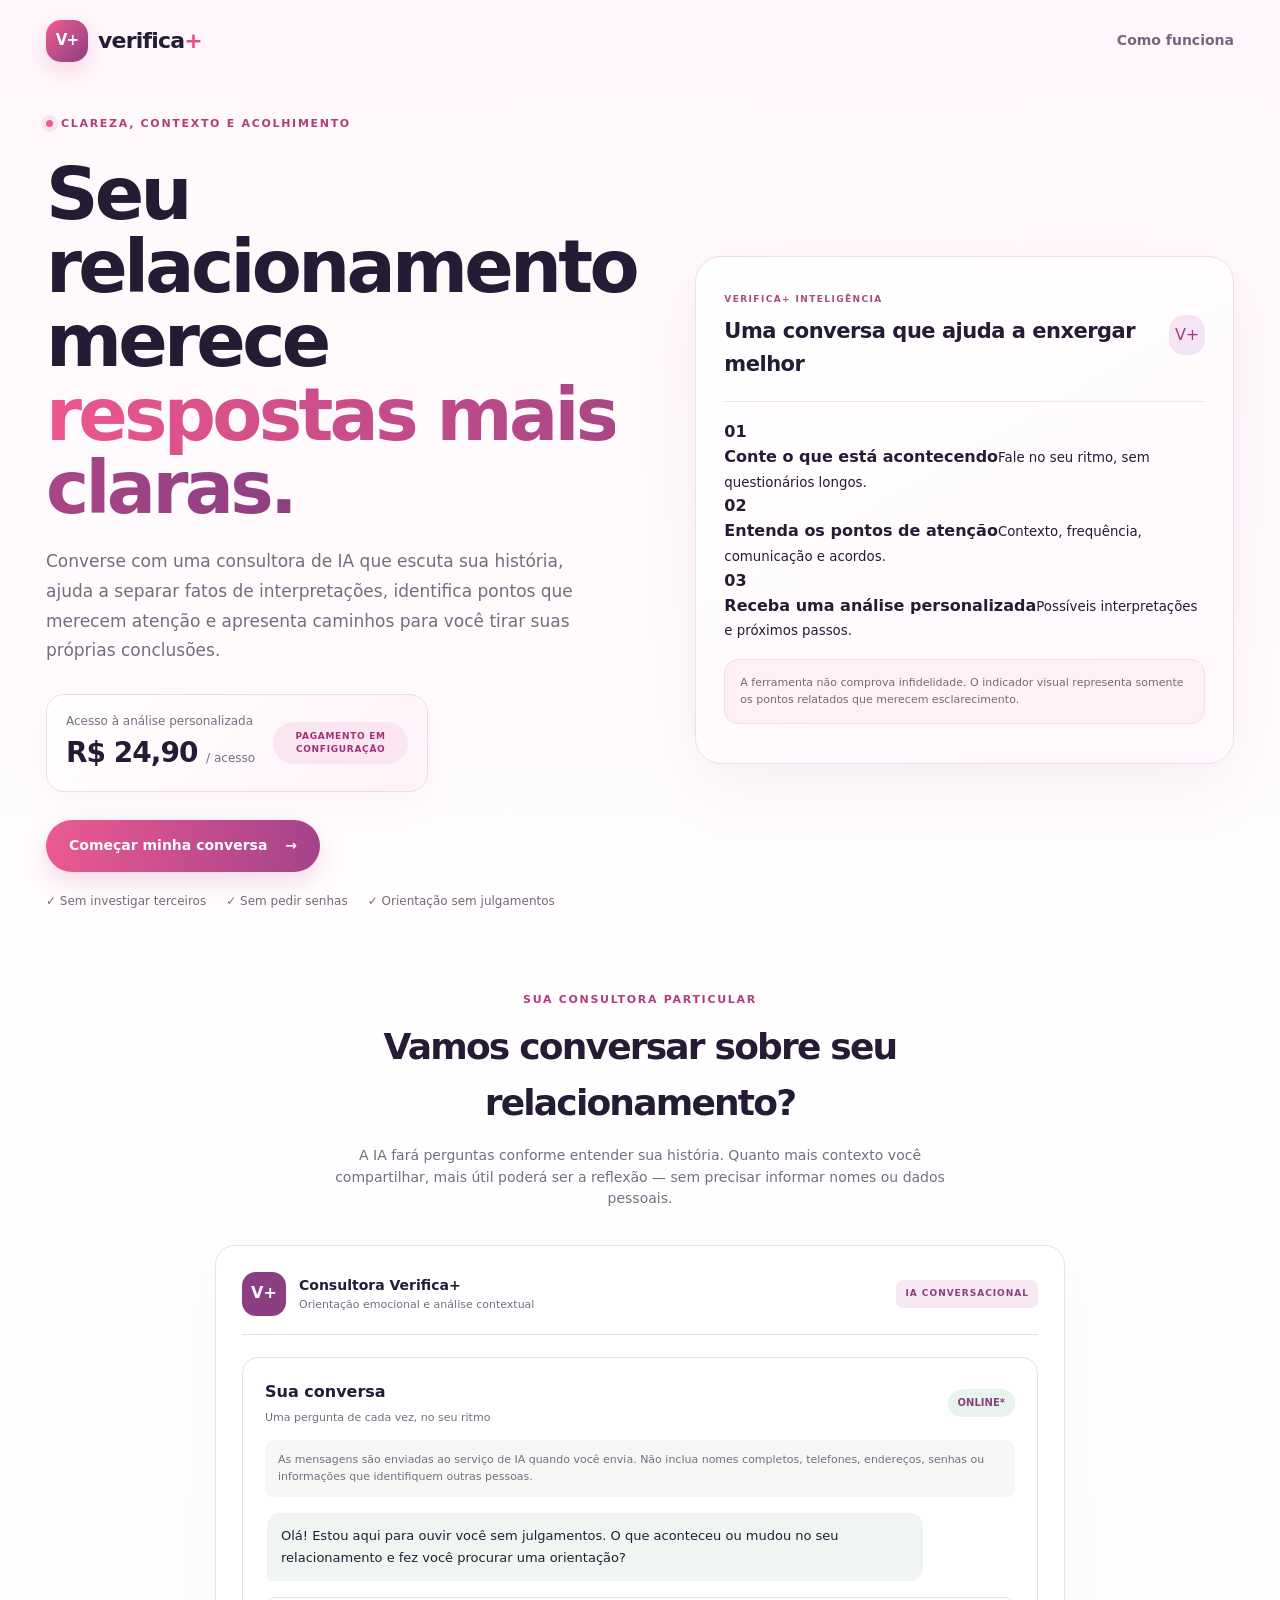
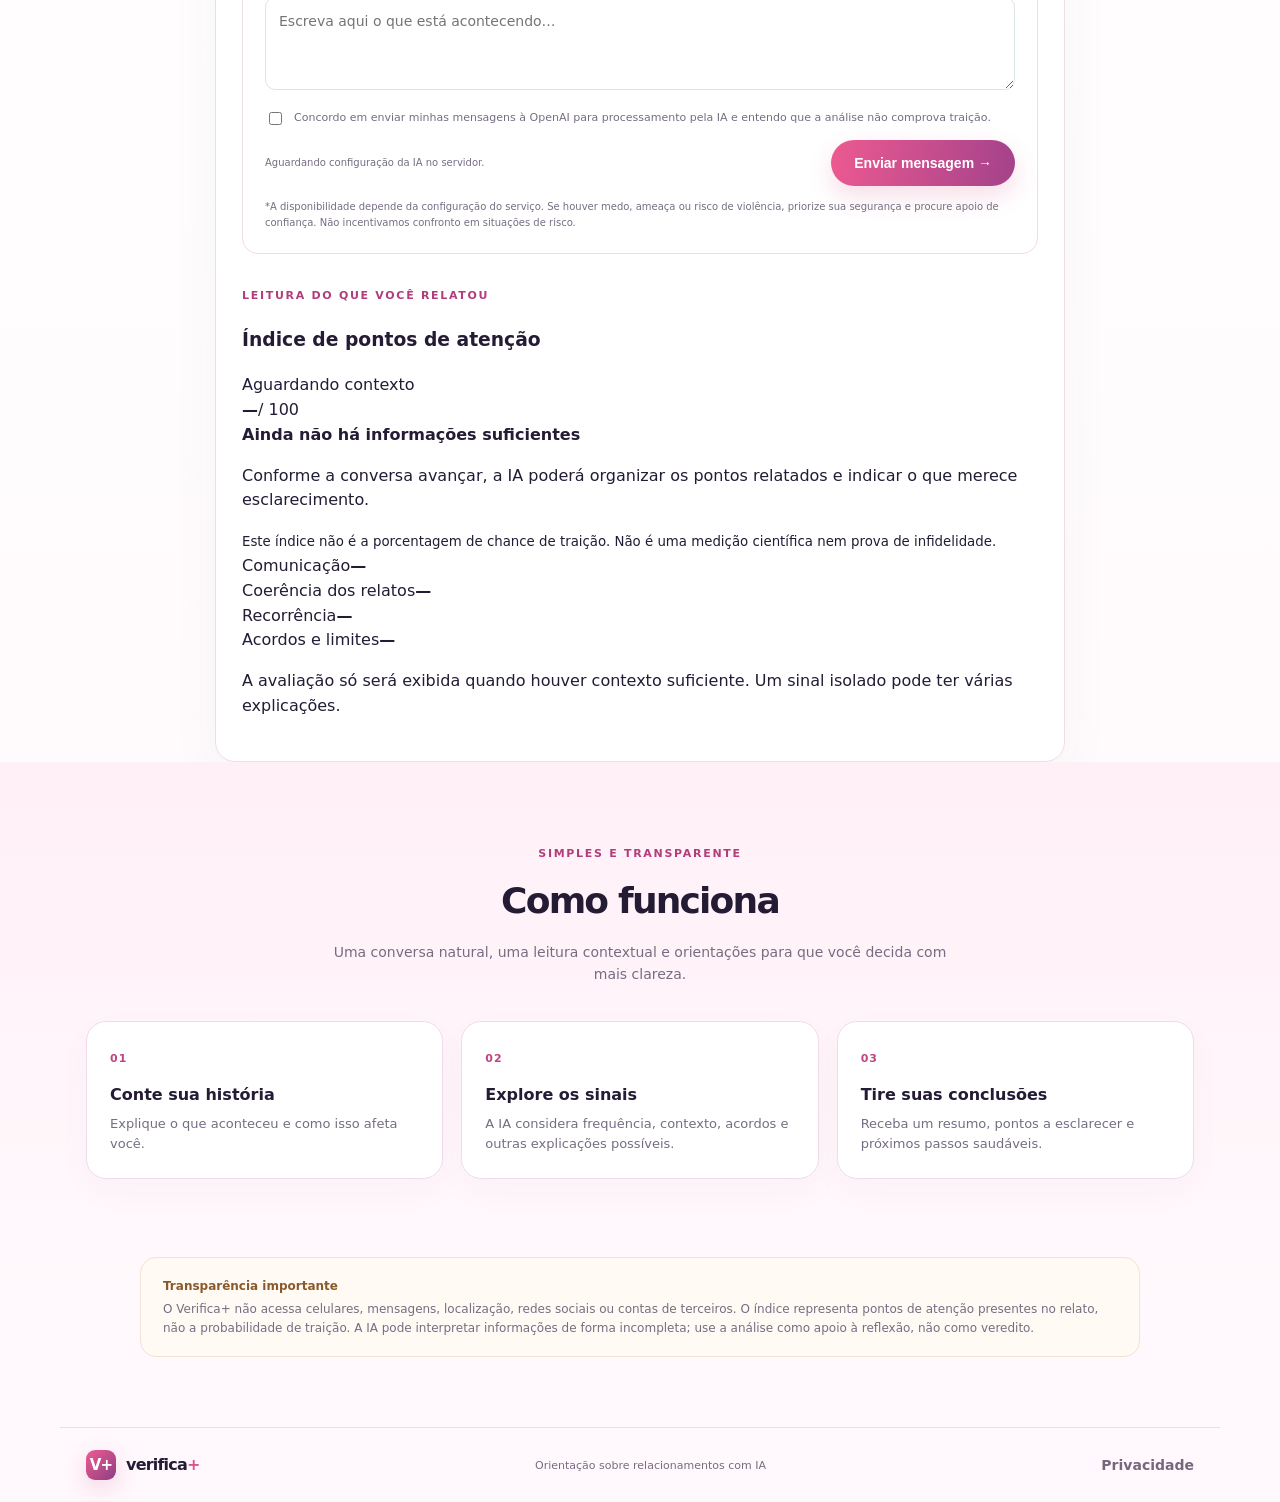
==== commit e0a1912a: "Simplify Verifica+ into conversational relationship assistant" ====
--- a/index.html
+++ b/index.html
@@ -1,28 +1,57 @@
 <!doctype html>
-<html lang="pt-BR"><head><meta charset="utf-8"><meta name="viewport" content="width=device-width, initial-scale=1"><meta name="description" content="Verifica+ — análise contextual de sinais de infidelidade, comportamento e confiança nos relacionamentos."><meta name="theme-color" content="#0b6b53"><title>Verifica+ | Análise de sinais no relacionamento</title><link rel="icon" type="image/svg+xml" href="/favicon.svg"><link rel="stylesheet" href="/styles.css"></head>
-<body><header class="topbar"><a class="brand" href="/" aria-label="Verifica+ início"><span class="brand-mark">V+</span><span>verifica<span class="plus">+</span></span></a><nav class="top-nav"><a href="#inteligencia" class="nav-link">IA de relacionamento</a><a href="#como-funciona" class="nav-link">Como funciona</a><a href="#teste-confianca" class="nav-link">Teste gratuito</a></nav></header>
-<main><section class="hero"><div class="hero-copy"><span class="eyebrow"><span class="dot"></span> PRIVACIDADE E TRANSPARÊNCIA</span><h1>Suspeita de infidelidade?<br><span>Entenda os sinais.</span></h1><p class="lead">Percebeu mudanças de comportamento e está desconfiado(a) de uma possível infidelidade? O Verifica+ ajuda a organizar os sinais que você observou, identificar contradições nos relatos, considerar outras explicações e entender quais pontos precisam ser esclarecidos. A análise não acessa contas privadas nem confirma traição sem evidências verificáveis.</p><div class="price-box"><div><small>Oferta de lançamento planejada</small><div class="price-line"><del>R$ 49,90</del><span class="discount-badge">50% OFF</span></div><strong>R$ 24,90 <span>/ consulta</span></strong></div><span class="tag">PAGAMENTO DESATIVADO</span></div><a class="button" href="#inteligencia">Analisar os sinais do relacionamento <span aria-hidden="true">→</span></a><div class="trust"><span>✓ Sem pedir senhas</span><span>✓ Sem inventar resultados</span><span>✓ Teste gratuito de confiança</span></div></div>
-<div class="preview-card"><div class="card-heading"><div><small>ANÁLISE DE RELACIONAMENTO</small><h2>O que merece atenção</h2></div><span class="shield" aria-hidden="true">✓</span></div>
-<div class="platform"><span class="platform-icon tinder" aria-label="Ícone ilustrativo do Tinder"><svg viewBox="0 0 32 32" aria-hidden="true"><path d="M17.6 2.5c1.2 5.1-2.1 7.4-4.2 10.2-1.4-2-1.6-3.5-1.6-5.1C7.8 11 5.2 15 5.7 20.1 6.2 26 10.5 29.5 16 29.5s10-4 10.3-9.5c.3-5.2-3.1-10.8-8.7-17.5Zm-1.2 22.8c-2.5 0-4.4-1.8-4.4-4.2 0-1.8 1.2-3.3 3.4-5.6.1 2.2 1.1 3.1 2.4 4.4 1.1 1.1 1.4 2 1.4 2.8 0 1.5-1.1 2.6-2.8 2.6Z" fill="currentColor"/></svg></span><div><b>Mudanças de rotina</b><small>Contexto e frequência dos comportamentos</small></div></div><div class="platform"><span class="platform-icon badoo" aria-label="Ícone ilustrativo do Badoo"><svg viewBox="0 0 32 32" aria-hidden="true"><path d="M8 3h9.1c6.6 0 10.9 3.5 10.9 9 0 3.3-1.8 5.8-4.8 7.1 2.3 1.1 3.6 3.1 3.6 5.5 0 3.4-2.8 5.4-7.4 5.4H8V3Zm7 6v7h2.3c2.4 0 3.7-1.2 3.7-3.5S19.7 9 17.2 9H15Zm0 12v3.8h3.2c1.6 0 2.4-.6 2.4-1.8s-.9-2-2.6-2H15Z" fill="currentColor"/></svg></span><div><b>Comunicação</b><small>Coerência entre relatos e conversas</small></div></div><div class="platform"><span class="platform-icon bumble" aria-label="Ícone ilustrativo do Bumble"><svg viewBox="0 0 32 32" aria-hidden="true"><path d="M16 2 28 9v14l-12 7L4 23V9L16 2Z" fill="none" stroke="currentColor" stroke-width="2.5"/><path d="M12 8h5.5c3.5 0 5.5 1.8 5.5 4.5 0 1.7-.8 2.8-2.4 3.5 1.8.5 2.8 1.7 2.8 3.5 0 2.8-2 4.5-5.7 4.5H12V8Zm4 3.5v3h1.3c1.1 0 1.7-.5 1.7-1.5s-.6-1.5-1.7-1.5H16Zm0 6.5v3h1.8c1.1 0 1.6-.5 1.6-1.5s-.5-1.5-1.6-1.5H16Z" fill="currentColor"/></svg></span><div><b>Distanciamento</b><small>Alterações na conexão e intimidade</small></div></div><div class="platform"><span class="platform-icon inner" aria-label="Ícone ilustrativo do Inner Circle"><svg viewBox="0 0 32 32" aria-hidden="true"><circle cx="16" cy="16" r="12" fill="none" stroke="currentColor" stroke-width="2.5"/><circle cx="16" cy="16" r="6.5" fill="none" stroke="currentColor" stroke-width="2.5"/><circle cx="16" cy="16" r="2.2" fill="currentColor"/></svg></span><div><b>Limites e acordos</b><small>Combinados do casal e respeito mútuo</small></div></div><div class="notice"><b>✓</b><p>Um sinal isolado não comprova infidelidade. A análise considera contexto, recorrência, relatos e explicações alternativas.</p></div></div></section>
-<section class="how" id="como-funciona"><div class="section-title"><span class="eyebrow">ANÁLISE RESPONSÁVEL</span><h2>Como funciona</h2><p>O Verifica+ organiza o que você observou, diferencia fatos de interpretações e ajuda a identificar perguntas importantes. Não faz investigação clandestina, não acessa aplicativos de namoro e não transforma suspeitas em certezas.</p></div><div class="steps"><article><span>01</span><h3>Relate o contexto</h3><p>Descreva situações concretas, quando aconteceram e com que frequência.</p></article><article><span>02</span><h3>Separe sinais e hipóteses</h3><p>A análise considera padrões relatados e também explicações alternativas plausíveis.</p></article><article><span>03</span><h3>Próximos passos</h3><p>Receba pontos a esclarecer e sugestões para uma conversa segura e respeitosa.</p></article></div></section>
-
-<section class="trust-test" id="teste-confianca">
-<div class="section-title"><span class="eyebrow">TESTE GRATUITO · 10 PERGUNTAS</span><h2>Como estão a confiança e a transparência no seu relacionamento?</h2><p>Responda pensando na sua experiência recente. O resultado organiza suas percepções e ajuda a iniciar uma conversa — não detecta traição nem comprova o comportamento de outra pessoa.</p></div>
-<form id="trust-quiz" class="quiz-card"><div class="quiz-progress"><span id="quiz-progress-label">Pergunta 1 de 10</span><div class="progress-track"><span id="quiz-progress-bar"></span></div></div><div id="quiz-question" aria-live="polite"></div><div class="quiz-actions"><button class="quiz-back" id="quiz-back" type="button" disabled>Voltar</button><button class="button" id="quiz-next" type="button" disabled>Próxima pergunta →</button></div><p class="quiz-privacy">Suas respostas ficam nesta sessão do navegador e não são enviadas ao servidor.</p></form>
-<div id="trust-result" class="trust-result" hidden aria-live="polite"><div class="result-score"><span>SEU ÍNDICE DE CONFIANÇA PERCEBIDA</span><strong id="trust-score">—%</strong><div class="result-meter"><span id="trust-meter"></span></div><b id="trust-band"></b></div><p id="trust-explanation"></p><div class="advice-box"><h3>O que você pode fazer agora</h3><ul id="trust-advice"></ul><p id="trust-boundary"></p></div><div class="result-actions"><button type="button" class="button" id="quiz-restart">Refazer teste</button><a class="button button-secondary" href="#consulta">Conhecer a consulta completa →</a></div><p class="result-disclaimer">O percentual representa somente suas respostas. Não é uma porcentagem de chance de traição, não investiga ninguém e não substitui diálogo ou avaliação profissional.</p><div class="premium-unlock"><span class="eyebrow">ANÁLISE COMPLETA</span><h3>Quer acessar o resultado detalhado da sua avaliação?</h3><p>Com o pagamento confirmado, você poderá desbloquear a análise completa das respostas e dos dados que informou, com os principais pontos de atenção e recomendações personalizadas para o relacionamento.</p><p class="premium-note">A análise considera somente as informações fornecidas por você. Ela não acessa contas, mensagens ou cadastros privados de outras pessoas nem confirma traição.</p><strong>R$ 24,90 <small>/ análise completa</small></strong><span class="tag">PAGAMENTO AINDA NÃO ATIVADO</span></div></div>
+<html lang="pt-BR">
+<head>
+<meta charset="utf-8"><meta name="viewport" content="width=device-width, initial-scale=1">
+<meta name="description" content="Verifica+ — uma consultora de relacionamento com IA para organizar fatos, refletir sobre confiança e encontrar próximos passos.">
+<meta name="theme-color" content="#101a31"><title>Verifica+ | Clareza para o seu relacionamento</title>
+<link rel="icon" type="image/svg+xml" href="/favicon.svg"><link rel="stylesheet" href="/styles.css">
+</head>
+<body class="verifica-app">
+<header class="topbar"><a class="brand" href="/" aria-label="Verifica+ início"><span class="brand-mark">V+</span><span>verifica<span class="plus">+</span></span></a><a class="nav-link" href="#como-funciona">Como funciona</a></header>
+<main>
+<section class="hero hero-chat">
+<div class="hero-copy"><span class="eyebrow"><span class="dot"></span> CLAREZA, CONTEXTO E ACOLHIMENTO</span>
+<h1>Seu relacionamento merece <span>respostas mais claras.</span></h1>
+<p class="lead">Converse com uma consultora de IA que escuta sua história, ajuda a separar fatos de interpretações, identifica pontos que merecem atenção e apresenta caminhos para você tirar suas próprias conclusões.</p>
+<div class="price-box"><div><small>Acesso à análise personalizada</small><strong>R$ 24,90 <span>/ acesso</span></strong></div><span class="tag">PAGAMENTO EM CONFIGURAÇÃO</span></div>
+<a class="button" href="#inteligencia">Começar minha conversa <span aria-hidden="true">→</span></a>
+<div class="trust"><span>✓ Sem investigar terceiros</span><span>✓ Sem pedir senhas</span><span>✓ Orientação sem julgamentos</span></div>
+</div>
+<div class="preview-card intro-card"><div class="card-heading"><div><small>VERIFICA+ INTELIGÊNCIA</small><h2>Uma conversa que ajuda a enxergar melhor</h2></div><span class="shield">V+</span></div>
+<div class="feature-line"><b>01</b><div><strong>Conte o que está acontecendo</strong><small>Fale no seu ritmo, sem questionários longos.</small></div></div>
+<div class="feature-line"><b>02</b><div><strong>Entenda os pontos de atenção</strong><small>Contexto, frequência, comunicação e acordos.</small></div></div>
+<div class="feature-line"><b>03</b><div><strong>Receba uma análise personalizada</strong><small>Possíveis interpretações e próximos passos.</small></div></div>
+<p class="notice">A ferramenta não comprova infidelidade. O indicador visual representa somente os pontos relatados que merecem esclarecimento.</p></div>
 </section>
-<section class="relationship-ai" id="inteligencia"><div class="section-title"><span class="eyebrow">VERIFICA+ INTELIGÊNCIA</span><h2>Análise inteligente de sinais de possível infidelidade</h2><p>Conte o que mudou, quando começou e como isso afeta a relação. A consultora ajuda a organizar fatos, contradições relatadas, acordos do casal e explicações alternativas. O resultado é uma análise de atenção, não uma prova ou porcentagem de traição.</p></div><div class="ai-panel"><div class="ai-intro"><span class="ai-avatar">V+</span><div><b>Assistente de relacionamento</b><small>Entrevista adaptativa · IA conversacional</small></div><span class="ai-status">BETA</span></div>
+<section class="relationship-ai" id="inteligencia">
+<div class="section-title"><span class="eyebrow">SUA CONSULTORA PARTICULAR</span><h2>Vamos conversar sobre seu relacionamento?</h2><p>A IA fará perguntas conforme entender sua história. Quanto mais contexto você compartilhar, mais útil poderá ser a reflexão — sem precisar informar nomes ou dados pessoais.</p></div>
+<div class="ai-panel">
+<div class="ai-intro"><span class="ai-avatar">V+</span><div><b>Consultora Verifica+</b><small>Orientação emocional e análise contextual</small></div><span class="ai-status">IA CONVERSACIONAL</span></div>
 <div class="relationship-chat" id="relationship-chat">
-  <div class="chat-heading"><div><b>Converse com a consultora Verifica+</b><small>Análise contextual e orientação individual</small></div><span class="chat-live">IA</span></div>
-  <div class="chat-privacy">Suas mensagens são enviadas ao serviço de IA somente quando você envia. A conversa não é salva pelo Verifica+. Não inclua nomes completos, telefones, senhas ou dados íntimos identificáveis.</div>
-  <div id="relationship-chat-log" class="chat-log" role="log" aria-live="polite"><div class="chat-bubble assistant">Olá! Posso ajudar você a organizar o que está acontecendo, separar fatos de interpretações e pensar em uma conversa respeitosa. O que despertou sua preocupação?</div></div>
-  <form id="relationship-chat-form" class="chat-form"><label class="sr-only" for="relationship-chat-input">Escreva sua mensagem</label><textarea id="relationship-chat-input" rows="2" maxlength="1600" placeholder="Conte o que aconteceu, no seu ritmo…" required></textarea><label class="chat-consent"><input type="checkbox" id="relationship-chat-consent" required><span>Concordo em enviar esta mensagem à OpenAI para processamento pela IA. Entendo que ela não confirma traição.</span></label><div class="chat-actions"><small id="relationship-chat-status">A IA será ativada após configurar a chave do serviço.</small><button class="button" id="relationship-chat-send" type="submit">Enviar mensagem →</button></div></form>
-  <p class="chat-footnote">A IA não calcula probabilidade de infidelidade, não recomenda espionagem, armadilhas ou acesso a dispositivos/contas. Se houver medo ou risco de violência, priorize sua segurança e procure apoio.</p>
+<div class="chat-heading"><div><b>Sua conversa</b><small>Uma pergunta de cada vez, no seu ritmo</small></div><span class="chat-live">ONLINE*</span></div>
+<div class="chat-privacy">As mensagens são enviadas ao serviço de IA quando você envia. Não inclua nomes completos, telefones, endereços, senhas ou informações que identifiquem outras pessoas.</div>
+<div id="relationship-chat-log" class="chat-log" role="log" aria-live="polite"><div class="chat-bubble assistant">Olá! Estou aqui para ouvir você sem julgamentos. O que aconteceu ou mudou no seu relacionamento e fez você procurar uma orientação?</div></div>
+<form id="relationship-chat-form" class="chat-form">
+<label class="sr-only" for="relationship-chat-input">Escreva sua mensagem</label>
+<textarea id="relationship-chat-input" rows="3" maxlength="1600" placeholder="Escreva aqui o que está acontecendo…" required></textarea>
+<label class="chat-consent"><input type="checkbox" id="relationship-chat-consent" required><span>Concordo em enviar minhas mensagens à OpenAI para processamento pela IA e entendo que a análise não comprova traição.</span></label>
+<div class="chat-actions"><small id="relationship-chat-status">Aguardando configuração da IA no servidor.</small><button class="button" id="relationship-chat-send" type="submit">Enviar mensagem →</button></div>
+</form>
+<p class="chat-footnote">*A disponibilidade depende da configuração do serviço. Se houver medo, ameaça ou risco de violência, priorize sua segurança e procure apoio de confiança. Não incentivamos confronto em situações de risco.</p>
 </div>
-<p class="ai-disclaimer">Esta versão usa regras orientativas, não um modelo de IA conectado. Não acessa celulares, mensagens, localização, redes sociais ou contas de terceiros e não calcula probabilidade de traição.</p><form id="relationship-assessment">
-<div class="ai-question"><label for="context-person">1. Em qual contexto surgiu sua preocupação?</label><select id="context-person" required><option value="">Selecione</option><option value="0">Alguém do trabalho</option><option value="1">Alguém da academia</option><option value="2">Amizade ou círculo social</option><option value="3">Não há uma pessoa específica</option></select></div><div class="ai-question"><label for="context-change">2. O que você observou?</label><select id="context-change" required><option value="">Selecione</option><option value="0">Conversas frequentes sobre uma pessoa</option><option value="1">Mudança repentina de rotina</option><option value="2">Distanciamento afetivo</option><option value="3">Explicações que parecem contraditórias</option><option value="4">Não observei mudança concreta; é uma sensação</option></select></div><div class="ai-question"><label for="context-frequency">3. Com que frequência acontece?</label><select id="context-frequency" required><option value="">Selecione</option><option value="0">Foi uma situação isolada</option><option value="1">Algumas vezes nas últimas semanas</option><option value="2">É um padrão recorrente há meses</option><option value="3">Não sei dizer</option></select></div><div class="ai-question"><label for="context-transparency">4. Como reage quando você conversa?</label><select id="context-transparency" required><option value="">Selecione</option><option value="0">Escuta e conversa com respeito</option><option value="1">Fica desconfortável, mas tenta explicar</option><option value="2">Evita repetidamente a conversa</option><option value="3">As explicações mudam ou se contradizem</option><option value="4">Ainda não conversei</option></select></div><div class="ai-question"><label for="context-agreement">5. Vocês combinaram limites sobre colegas e amizades?</label><select id="context-agreement" required><option value="">Selecione</option><option value="0">Sim, acordos claros e recíprocos</option><option value="1">Conversamos, mas não chegamos a acordo</option><option value="2">Nunca conversamos</option><option value="3">Há acordos que não são respeitados</option></select></div><div class="ai-question"><label for="context-phone">6. O que mudou sobre o uso do celular?</label><select id="context-phone" required><option value="">Selecione</option><option value="0">Nada; sempre teve privacidade</option><option value="1">Passou a proteger mais a tela ou levar consigo</option><option value="2">Desliga ou silencia em momentos específicos</option><option value="3">Houve segredo novo junto com outras mudanças</option><option value="4">Não sei / não se aplica</option></select><small>Privacidade com o celular, isoladamente, não é evidência de infidelidade.</small></div><div class="ai-question"><label for="context-impact">7. Como isso afeta você?</label><select id="context-impact" required><option value="">Selecione</option><option value="0">Dúvida leve</option><option value="1">Ansiedade e dificuldade de confiar</option><option value="2">Discussões frequentes e sofrimento</option><option value="3">Medo ou sensação de não estar seguro(a)</option></select></div><div class="ai-question"><label for="context-goal">8. O que você gostaria de conseguir?</label><select id="context-goal" required><option value="">Selecione</option><option value="0">Entender melhor os fatos</option><option value="1">Conversar sem brigar</option><option value="2">Combinar limites saudáveis</option><option value="3">Decidir se quero continuar</option></select></div>
-<label class="ai-consent"><input id="ai-consent" type="checkbox" required><span>Entendo que esta avaliação é orientativa, não comprova traição e não investiga terceiros.</span></label><button class="button full" type="submit">Analisar minha situação →</button></form><div id="relationship-result" class="relationship-result" hidden aria-live="polite"><span class="eyebrow">ANÁLISE ORIENTATIVA</span><h3 id="relationship-heading"></h3><p id="relationship-summary"></p><div class="ai-result-grid"><div><b>Pontos a esclarecer</b><ul id="relationship-signals"></ul></div><div><b>Outras explicações possíveis</b><ul id="relationship-alternatives"></ul></div></div><div class="ai-next-steps"><h4>Exercícios saudáveis — sem armadilhas ou invasão de privacidade</h4><ol id="relationship-steps"></ol></div><p class="ai-final-note" id="relationship-note"></p><button class="button button-secondary" id="relationship-restart" type="button">Refazer avaliação</button></div></div></section>\n<section class="consult" id="consulta"><div><span class="eyebrow">DEMONSTRAÇÃO INTERATIVA</span><h2>Teste o formulário</h2><p>Por enquanto, o formulário verifica somente se o e-mail ou telefone está em formato válido. Ele não procura contas em sites de relacionamento.</p><ul><li>Não informe senhas ou documentos.</li><li>Não use dados de terceiros sem autorização.</li><li>Os dados digitados não são enviados nem armazenados por esta demonstração.</li></ul></div>
-<form id="consult-form" class="form-card"><div class="google-verification"><h3>Confirme seu e-mail com Google</h3><p>Autenticação voluntária para confirmar uma conta Google. Isso não consulta aplicativos de relacionamento.</p><div id="google-signin-button"></div><p id="google-auth-status" class="form-note" role="status" aria-live="polite">Carregando opção de autenticação…</p></div><div class="form-divider" aria-hidden="true">ou valide o formato manualmente</div><label for="identifier" id="identifier-label">Seu e-mail</label><div class="segmented"><label><input type="radio" name="method" value="email" checked><span>E-mail</span></label><label><input type="radio" name="method" value="phone"><span>Telefone</span></label></div><input id="identifier" name="identifier" type="email" placeholder="voce@exemplo.com" autocomplete="email" required><label class="consent"><input id="consent" type="checkbox" required><span>Confirmo que sou titular deste contato ou tenho autorização válida para verificá-lo.</span></label><button class="button full" type="submit">Validar formato <span aria-hidden="true">→</span></button><p class="form-note">Sem consulta real · sem cobrança · sem envio de dados</p><div id="form-message" class="form-message" role="status" aria-live="polite"></div></form></section>
-
-<section class="disclaimer"><b>Importante sobre a API do Google</b><p>A API Google People pode fornecer dados do perfil Google autenticado e dos contatos autorizados; ela não informa se um e-mail ou telefone está cadastrado no Tinder, Badoo, Bumble ou em outros sites de relacionamento. Por isso, o Verifica+ não mostrará “cadastro encontrado” ou “não encontrado” sem uma fonte legítima que confirme esse resultado.</p></section></main>
-<footer><a class="brand" href="/"><span class="brand-mark">V+</span><span>verifica<span class="plus">+</span></span></a><span>Protótipo — consultas e pagamentos desativados</span><a href="/privacy.html">Privacidade</a></footer><script src="/app.js" defer></script></body></html>+<section class="attention-card" id="attention-card" aria-live="polite">
+<div class="attention-header"><div><span class="eyebrow">LEITURA DO QUE VOCÊ RELATOU</span><h3>Índice de pontos de atenção</h3></div><span class="attention-state" id="attention-state">Aguardando contexto</span></div>
+<div class="attention-content">
+<div class="gauge" id="attention-gauge" style="--score:0"><div class="gauge-center"><strong id="attention-score">—</strong><span>/ 100</span></div></div>
+<div class="attention-copy"><strong id="attention-level">Ainda não há informações suficientes</strong><p id="attention-explanation">Conforme a conversa avançar, a IA poderá organizar os pontos relatados e indicar o que merece esclarecimento.</p><small>Este índice não é a porcentagem de chance de traição. Não é uma medição científica nem prova de infidelidade.</small></div>
+</div>
+<div class="attention-dimensions" id="attention-dimensions"><div><span>Comunicação</span><b>—</b></div><div><span>Coerência dos relatos</span><b>—</b></div><div><span>Recorrência</span><b>—</b></div><div><span>Acordos e limites</span><b>—</b></div></div>
+<p class="attention-footnote" id="attention-basis">A avaliação só será exibida quando houver contexto suficiente. Um sinal isolado pode ter várias explicações.</p>
+</section>
+</div>
+</section>
+<section class="how" id="como-funciona"><div class="section-title"><span class="eyebrow">SIMPLES E TRANSPARENTE</span><h2>Como funciona</h2><p>Uma conversa natural, uma leitura contextual e orientações para que você decida com mais clareza.</p></div><div class="steps"><article><span>01</span><h3>Conte sua história</h3><p>Explique o que aconteceu e como isso afeta você.</p></article><article><span>02</span><h3>Explore os sinais</h3><p>A IA considera frequência, contexto, acordos e outras explicações possíveis.</p></article><article><span>03</span><h3>Tire suas conclusões</h3><p>Receba um resumo, pontos a esclarecer e próximos passos saudáveis.</p></article></div></section>
+<section class="disclaimer"><b>Transparência importante</b><p>O Verifica+ não acessa celulares, mensagens, localização, redes sociais ou contas de terceiros. O índice representa pontos de atenção presentes no relato, não a probabilidade de traição. A IA pode interpretar informações de forma incompleta; use a análise como apoio à reflexão, não como veredito.</p></section>
+</main>
+<footer><a class="brand" href="/"><span class="brand-mark">V+</span><span>verifica<span class="plus">+</span></span></a><span>Orientação sobre relacionamentos com IA</span><a href="/privacy.html">Privacidade</a></footer>
+<script src="/app.js" defer></script></body></html>
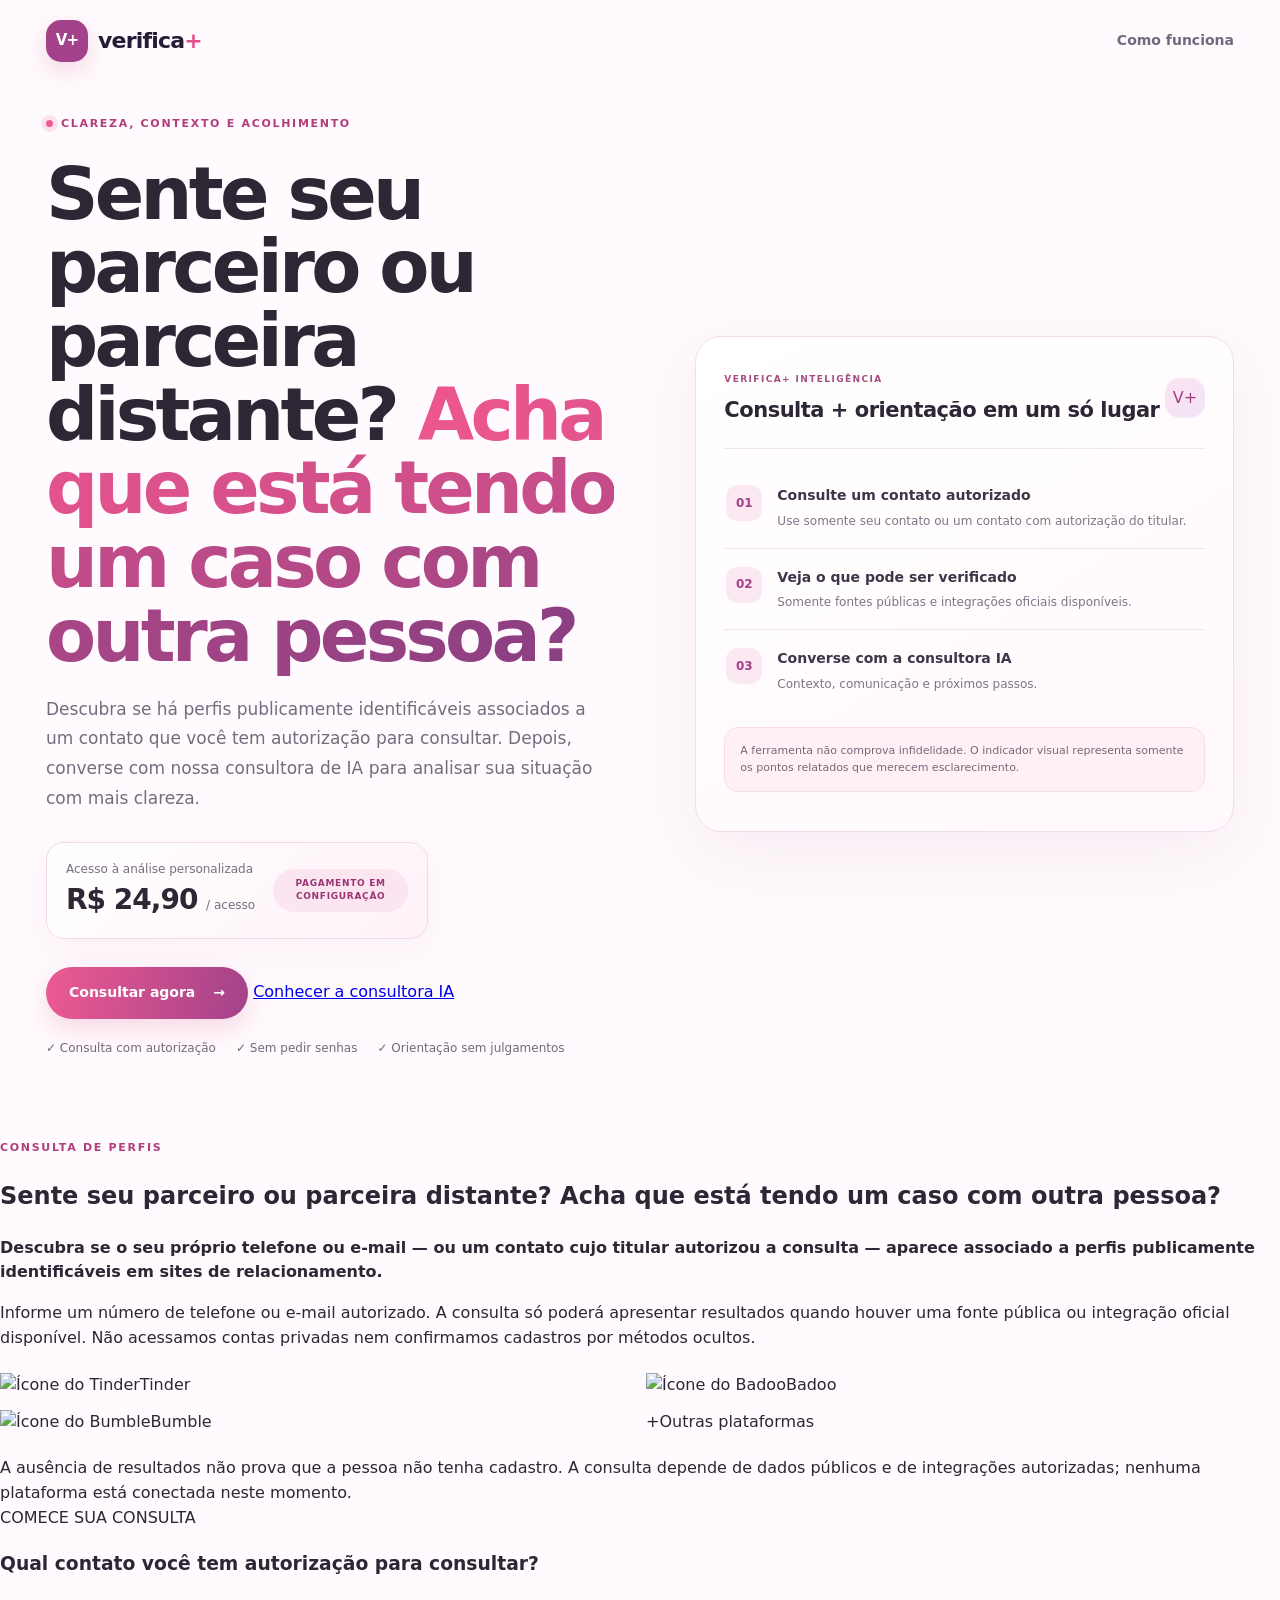
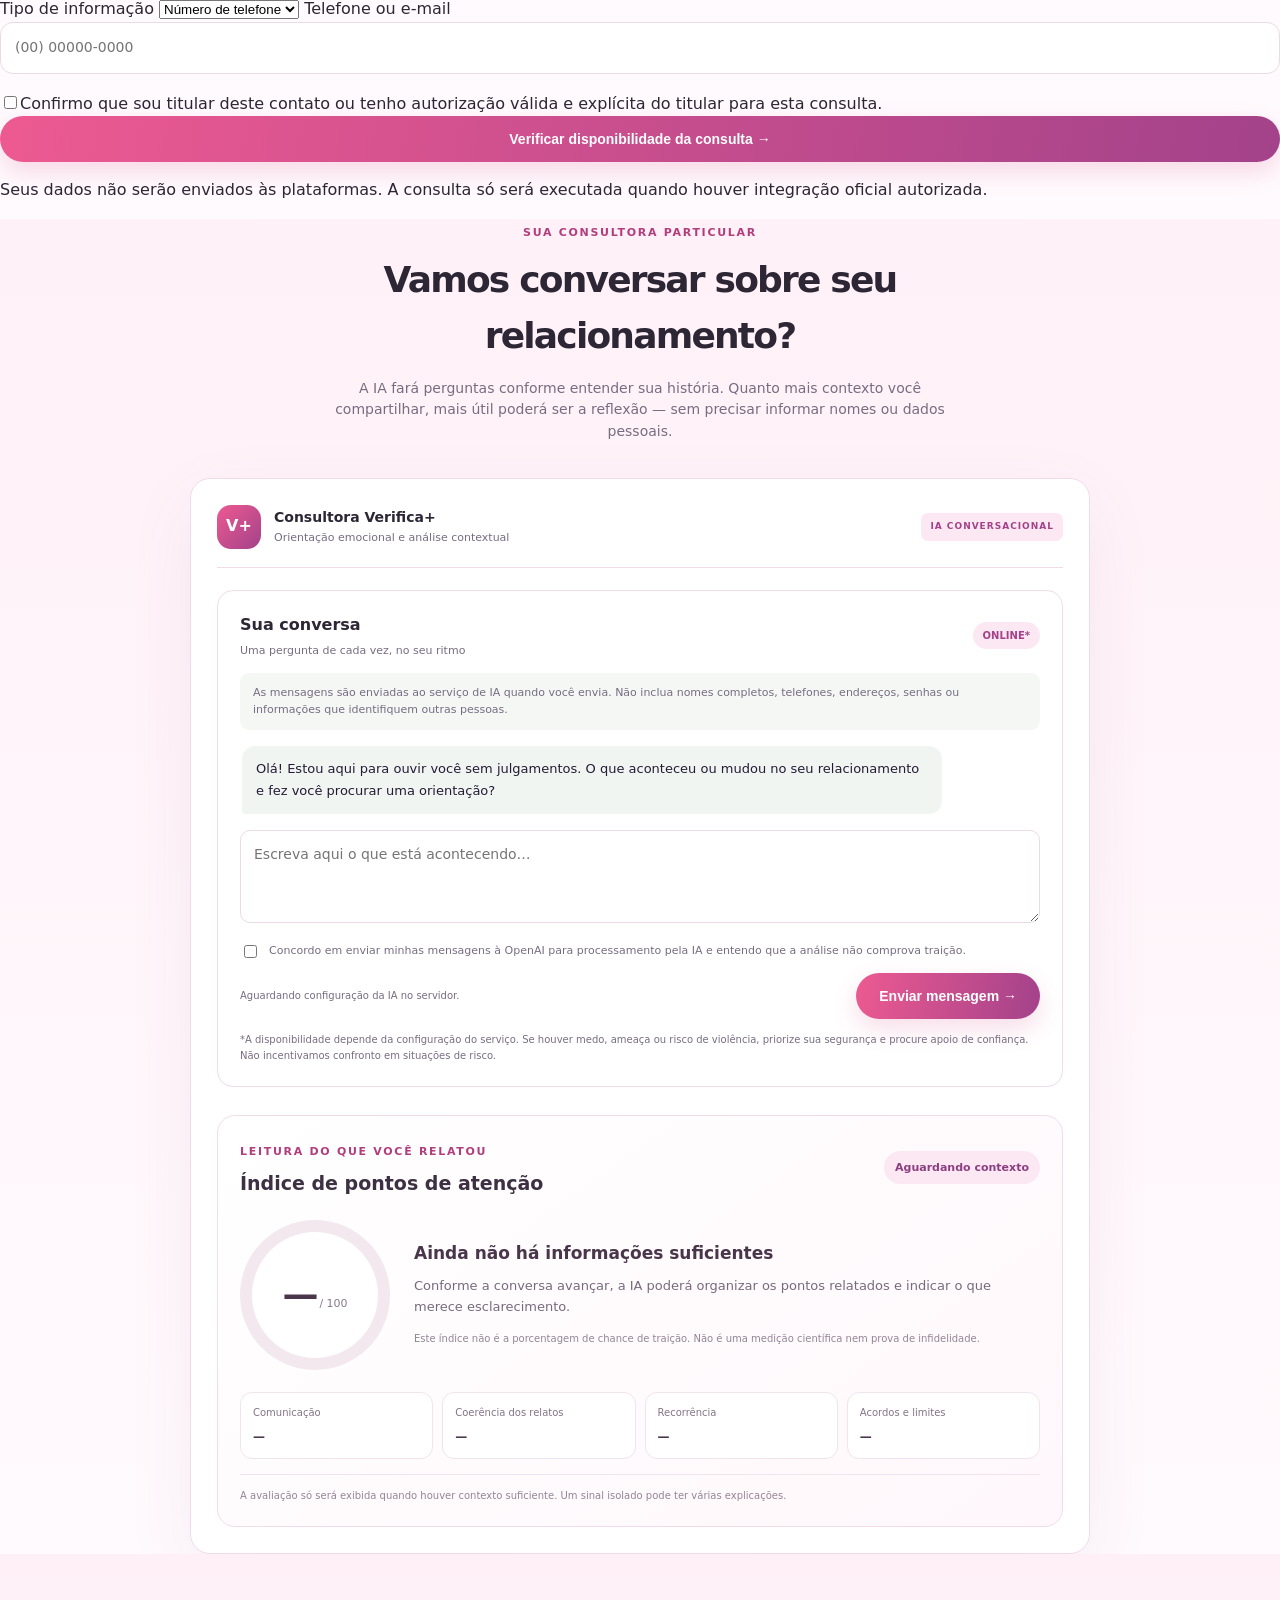
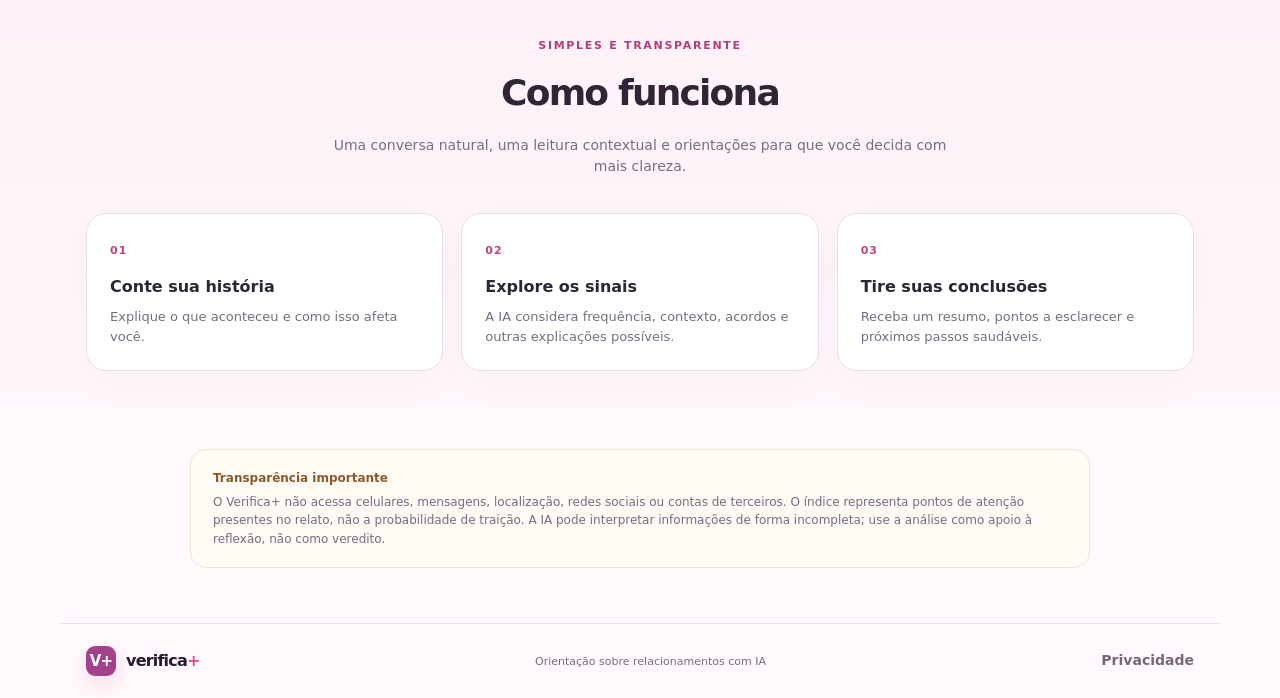
==== commit 079e6a8e: "Restore consent-based dating profile consultation section" ====
--- a/index.html
+++ b/index.html
@@ -11,18 +11,46 @@
 <main>
 <section class="hero hero-chat">
 <div class="hero-copy"><span class="eyebrow"><span class="dot"></span> CLAREZA, CONTEXTO E ACOLHIMENTO</span>
-<h1>Seu relacionamento merece <span>respostas mais claras.</span></h1>
-<p class="lead">Converse com uma consultora de IA que escuta sua história, ajuda a separar fatos de interpretações, identifica pontos que merecem atenção e apresenta caminhos para você tirar suas próprias conclusões.</p>
+<h1>Sente seu parceiro ou parceira distante? <span>Acha que está tendo um caso com outra pessoa?</span></h1>
+<p class="lead">Descubra se há perfis publicamente identificáveis associados a um contato que você tem autorização para consultar. Depois, converse com nossa consultora de IA para analisar sua situação com mais clareza.</p>
 <div class="price-box"><div><small>Acesso à análise personalizada</small><strong>R$ 24,90 <span>/ acesso</span></strong></div><span class="tag">PAGAMENTO EM CONFIGURAÇÃO</span></div>
-<a class="button" href="#inteligencia">Começar minha conversa <span aria-hidden="true">→</span></a>
-<div class="trust"><span>✓ Sem investigar terceiros</span><span>✓ Sem pedir senhas</span><span>✓ Orientação sem julgamentos</span></div>
+<a class="button" href="#consulta">Consultar agora <span aria-hidden="true">→</span></a> <a class="secondary-cta" href="#inteligencia">Conhecer a consultora IA</a>
+<div class="trust"><span>✓ Consulta com autorização</span><span>✓ Sem pedir senhas</span><span>✓ Orientação sem julgamentos</span></div>
 </div>
-<div class="preview-card intro-card"><div class="card-heading"><div><small>VERIFICA+ INTELIGÊNCIA</small><h2>Uma conversa que ajuda a enxergar melhor</h2></div><span class="shield">V+</span></div>
-<div class="feature-line"><b>01</b><div><strong>Conte o que está acontecendo</strong><small>Fale no seu ritmo, sem questionários longos.</small></div></div>
-<div class="feature-line"><b>02</b><div><strong>Entenda os pontos de atenção</strong><small>Contexto, frequência, comunicação e acordos.</small></div></div>
-<div class="feature-line"><b>03</b><div><strong>Receba uma análise personalizada</strong><small>Possíveis interpretações e próximos passos.</small></div></div>
+<div class="preview-card intro-card"><div class="card-heading"><div><small>VERIFICA+ INTELIGÊNCIA</small><h2>Consulta + orientação em um só lugar</h2></div><span class="shield">V+</span></div>
+<div class="feature-line"><b>01</b><div><strong>Consulte um contato autorizado</strong><small>Use somente seu contato ou um contato com autorização do titular.</small></div></div>
+<div class="feature-line"><b>02</b><div><strong>Veja o que pode ser verificado</strong><small>Somente fontes públicas e integrações oficiais disponíveis.</small></div></div>
+<div class="feature-line"><b>03</b><div><strong>Converse com a consultora IA</strong><small>Contexto, comunicação e próximos passos.</small></div></div>
 <p class="notice">A ferramenta não comprova infidelidade. O indicador visual representa somente os pontos relatados que merecem esclarecimento.</p></div>
 </section>
+
+<section class="lookup-section" id="consulta">
+ <div class="lookup-copy">
+  <span class="eyebrow">CONSULTA DE PERFIS</span>
+  <h2>Sente seu parceiro ou parceira distante? Acha que está tendo um caso com outra pessoa?</h2>
+  <p class="lookup-lead"><strong>Descubra se o seu próprio telefone ou e-mail — ou um contato cujo titular autorizou a consulta — aparece associado a perfis publicamente identificáveis em sites de relacionamento.</strong></p>
+  <p>Informe um número de telefone ou e-mail autorizado. A consulta só poderá apresentar resultados quando houver uma fonte pública ou integração oficial disponível. Não acessamos contas privadas nem confirmamos cadastros por métodos ocultos.</p>
+  <div class="platform-grid" aria-label="Plataformas de relacionamento contempladas">
+   <div class="platform-tile"><img src="https://cdn.simpleicons.org/tinder/FE3C72" alt="Ícone do Tinder" loading="lazy"><span>Tinder</span></div>
+   <div class="platform-tile"><img src="https://cdn.simpleicons.org/badoo/783BF9" alt="Ícone do Badoo" loading="lazy"><span>Badoo</span></div>
+   <div class="platform-tile"><img src="https://cdn.simpleicons.org/bumble/FFC629" alt="Ícone do Bumble" loading="lazy"><span>Bumble</span></div>
+   <div class="platform-tile platform-wordmark"><span class="other-mark">+</span><span>Outras plataformas</span></div>
+  </div>
+  <div class="lookup-disclaimer">A ausência de resultados não prova que a pessoa não tenha cadastro. A consulta depende de dados públicos e de integrações autorizadas; nenhuma plataforma está conectada neste momento.</div>
+ </div>
+ <form class="lookup-form" id="lookup-form">
+  <span class="form-kicker">COMECE SUA CONSULTA</span>
+  <h3>Qual contato você tem autorização para consultar?</h3>
+  <label for="lookup-method">Tipo de informação</label>
+  <select id="lookup-method" name="method" required><option value="phone">Número de telefone</option><option value="email">E-mail</option></select>
+  <label for="lookup-identifier">Telefone ou e-mail</label>
+  <input id="lookup-identifier" name="identifier" type="tel" inputmode="tel" autocomplete="off" maxlength="254" placeholder="(00) 00000-0000" required>
+  <label class="lookup-consent"><input type="checkbox" id="lookup-consent" required><span>Confirmo que sou titular deste contato ou tenho autorização válida e explícita do titular para esta consulta.</span></label>
+  <button class="button full" id="lookup-submit" type="submit">Verificar disponibilidade da consulta →</button>
+  <p class="lookup-result" id="lookup-result" role="status" aria-live="polite">Seus dados não serão enviados às plataformas. A consulta só será executada quando houver integração oficial autorizada.</p>
+ </form>
+</section>
+
 <section class="relationship-ai" id="inteligencia">
 <div class="section-title"><span class="eyebrow">SUA CONSULTORA PARTICULAR</span><h2>Vamos conversar sobre seu relacionamento?</h2><p>A IA fará perguntas conforme entender sua história. Quanto mais contexto você compartilhar, mais útil poderá ser a reflexão — sem precisar informar nomes ou dados pessoais.</p></div>
 <div class="ai-panel">
--- a/styles.css
+++ b/styles.css
@@ -146,3 +146,45 @@
 .chat-actions{display:flex;align-items:center;justify-content:space-between;gap:12px;flex-wrap:wrap}.chat-actions small{color:var(--muted);font-size:10px;max-width:55%}.chat-footnote{margin:13px 0 0;color:var(--muted);font-size:10px;line-height:1.6}
 .sr-only{position:absolute;width:1px;height:1px;padding:0;margin:-1px;overflow:hidden;clip:rect(0,0,0,0);white-space:nowrap;border:0}
 @media(max-width:600px){.relationship-chat{padding:15px}.chat-bubble{max-width:96%}.chat-actions{align-items:stretch}.chat-actions .button{width:100%}.chat-actions small{max-width:100%}}
+
+/* Verifica+ — interface focada na consultora e no indicador contextual */
+.verifica-app{background:#fffafd;color:#2c2635}
+.verifica-app .topbar{background:#fffafd}
+.verifica-app .brand-mark{background:#a3428a}
+.verifica-app .hero-chat{align-items:center}
+.verifica-app .hero h1 span{background:linear-gradient(90deg,#ed568e,#8b3f82);-webkit-background-clip:text;background-clip:text;color:transparent}
+.verifica-app .intro-card{align-self:center}
+.feature-line{display:flex;align-items:flex-start;gap:15px;padding:18px 2px;border-bottom:1px solid #f3e5ed}
+.feature-line:last-of-type{border-bottom:0}
+.feature-line>b{display:grid;place-items:center;flex:0 0 36px;height:36px;border-radius:12px;background:#fce8f2;color:#a3428a;font-size:12px}
+.feature-line strong,.feature-line small{display:block}
+.feature-line strong{font-size:14px;color:#403448}
+.feature-line small{font-size:12px;color:#817487;margin-top:5px;line-height:1.5}
+.verifica-app .relationship-ai{background:linear-gradient(180deg,#fff1f7,#fffafd)}
+.verifica-app .ai-panel{max-width:900px;border-color:#f0dce9;box-shadow:0 22px 70px #7e326d12}
+.verifica-app .ai-avatar{background:linear-gradient(135deg,#ed5a91,#a3428a)}
+.verifica-app .ai-status{background:#fce8f2;color:#a3428a}
+.verifica-app .chat-live{background:#fce8f2;color:#a3428a}
+.verifica-app .chat-bubble.user{background:linear-gradient(100deg,#ed5a91,#a3428a)}
+.verifica-app .chat-form textarea{border-color:#eadce6}
+.attention-card{margin:24px 0 0;padding:22px;border:1px solid #f0dce9;border-radius:18px;background:linear-gradient(145deg,#fff,#fff7fb)}
+.attention-header{display:flex;justify-content:space-between;align-items:center;gap:12px}
+.attention-header h3{font-size:19px;margin:6px 0 0;color:#3d3043}
+.attention-state{font-size:11px;font-weight:800;color:#8b3f82;background:#fce8f2;padding:8px 11px;border-radius:99px}
+.attention-content{display:flex;align-items:center;gap:24px;padding:22px 0}
+.gauge{--score:0;--fill:#9d8fa0;width:150px;height:150px;flex:0 0 150px;border-radius:50%;display:grid;place-items:center;background:conic-gradient(var(--fill) calc(var(--score)*1%),#f2e8ee 0);position:relative}
+.gauge:before{content:"";position:absolute;inset:12px;border-radius:50%;background:#fff}
+.gauge-center{position:relative;display:flex;align-items:baseline;gap:3px}
+.gauge-center strong{font-size:36px;letter-spacing:-2px;color:#49364b}
+.gauge-center span{font-size:11px;color:#88798b}
+.attention-copy{flex:1}
+.attention-copy>strong{font-size:17px;color:#49364b}
+.attention-copy p{font-size:13px;line-height:1.65;color:#766b7e;margin:8px 0}
+.attention-copy small,.attention-footnote{font-size:10px;line-height:1.6;color:#928596}
+.attention-dimensions{display:grid;grid-template-columns:repeat(4,minmax(0,1fr));gap:9px}
+.attention-dimensions>div{display:flex;flex-direction:column;gap:7px;padding:12px;border:1px solid #f1e4ec;border-radius:12px;background:#fff}
+.attention-dimensions span{font-size:10px;color:#827486}
+.attention-dimensions b{font-size:12px;color:#49364b}
+.attention-footnote{border-top:1px solid #f1e5ed;padding-top:13px;margin:15px 0 0}
+.verifica-app .disclaimer{max-width:900px;margin:0 auto 55px}
+@media(max-width:650px){.attention-content{flex-direction:column;text-align:center;gap:15px}.attention-dimensions{grid-template-columns:repeat(2,minmax(0,1fr))}.attention-header{align-items:flex-start;flex-direction:column}.gauge{width:136px;height:136px;flex-basis:136px}.verifica-app .hero{padding-top:20px}}
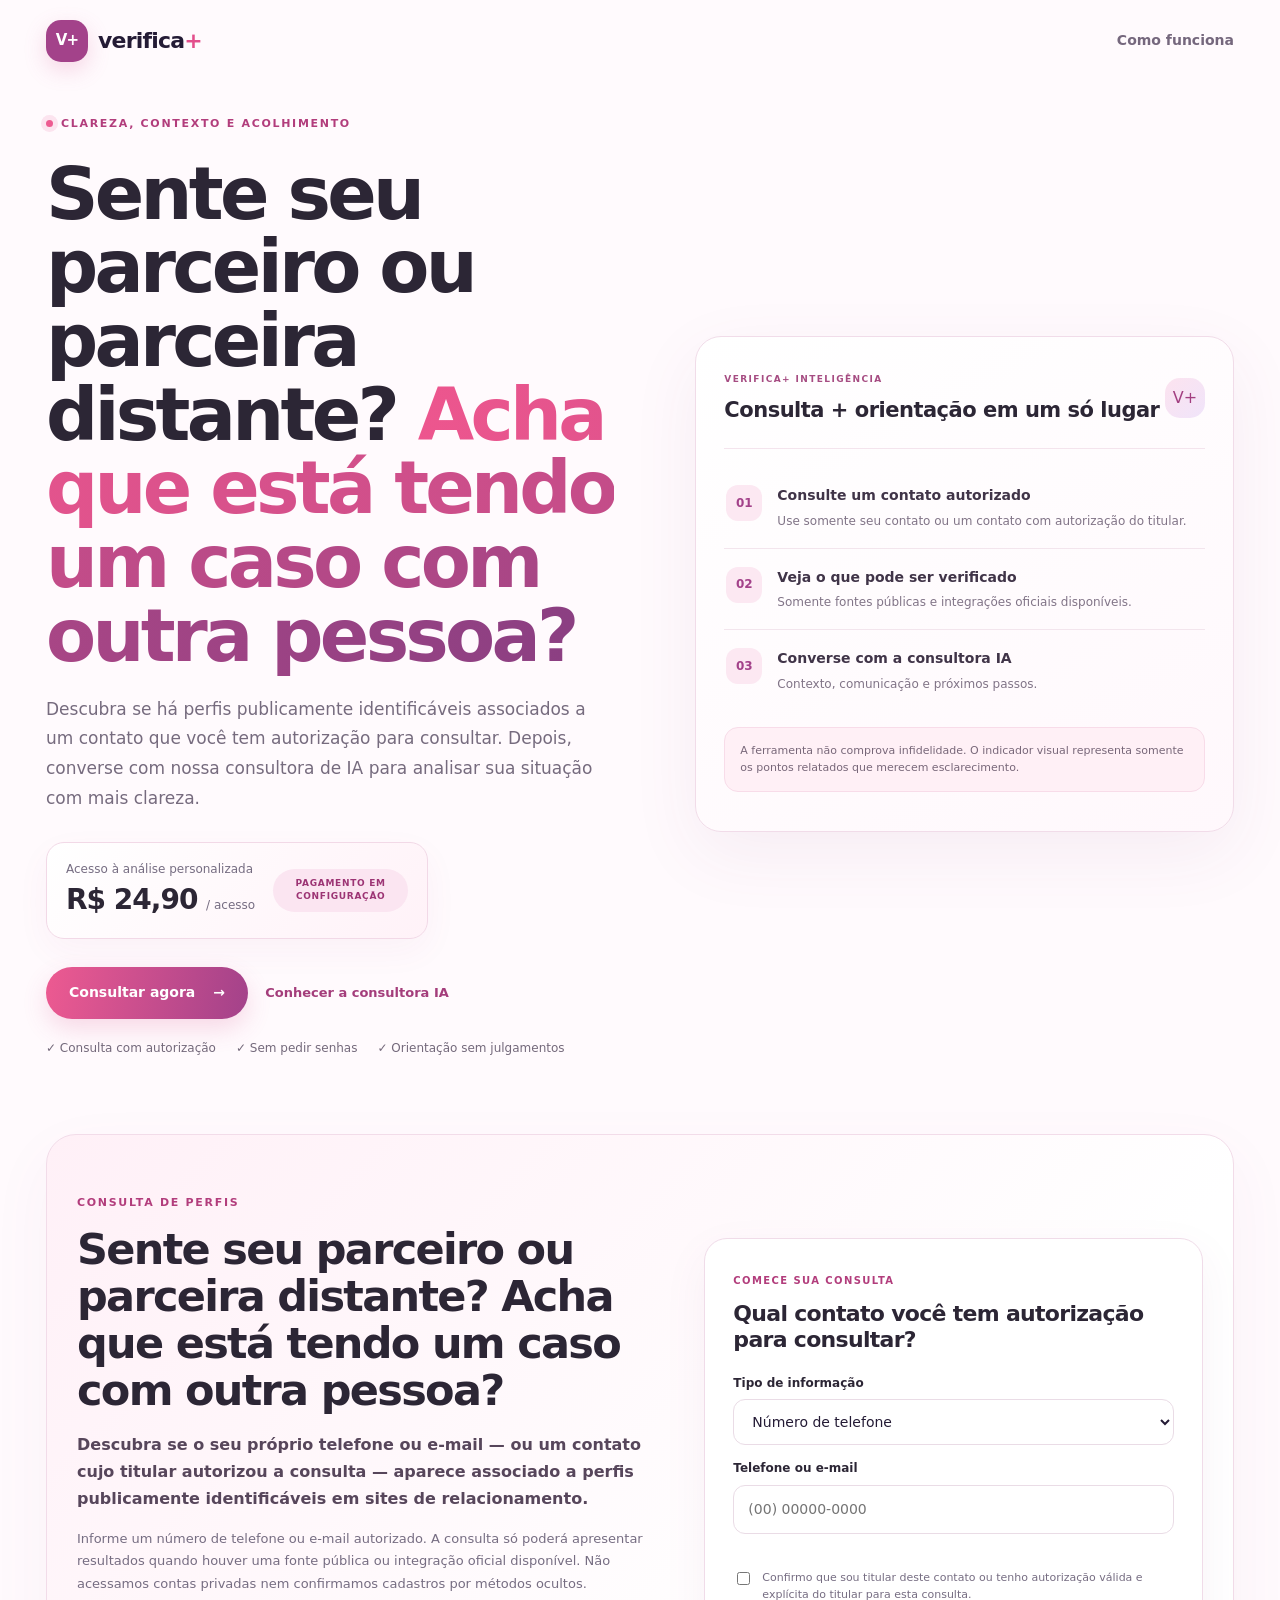
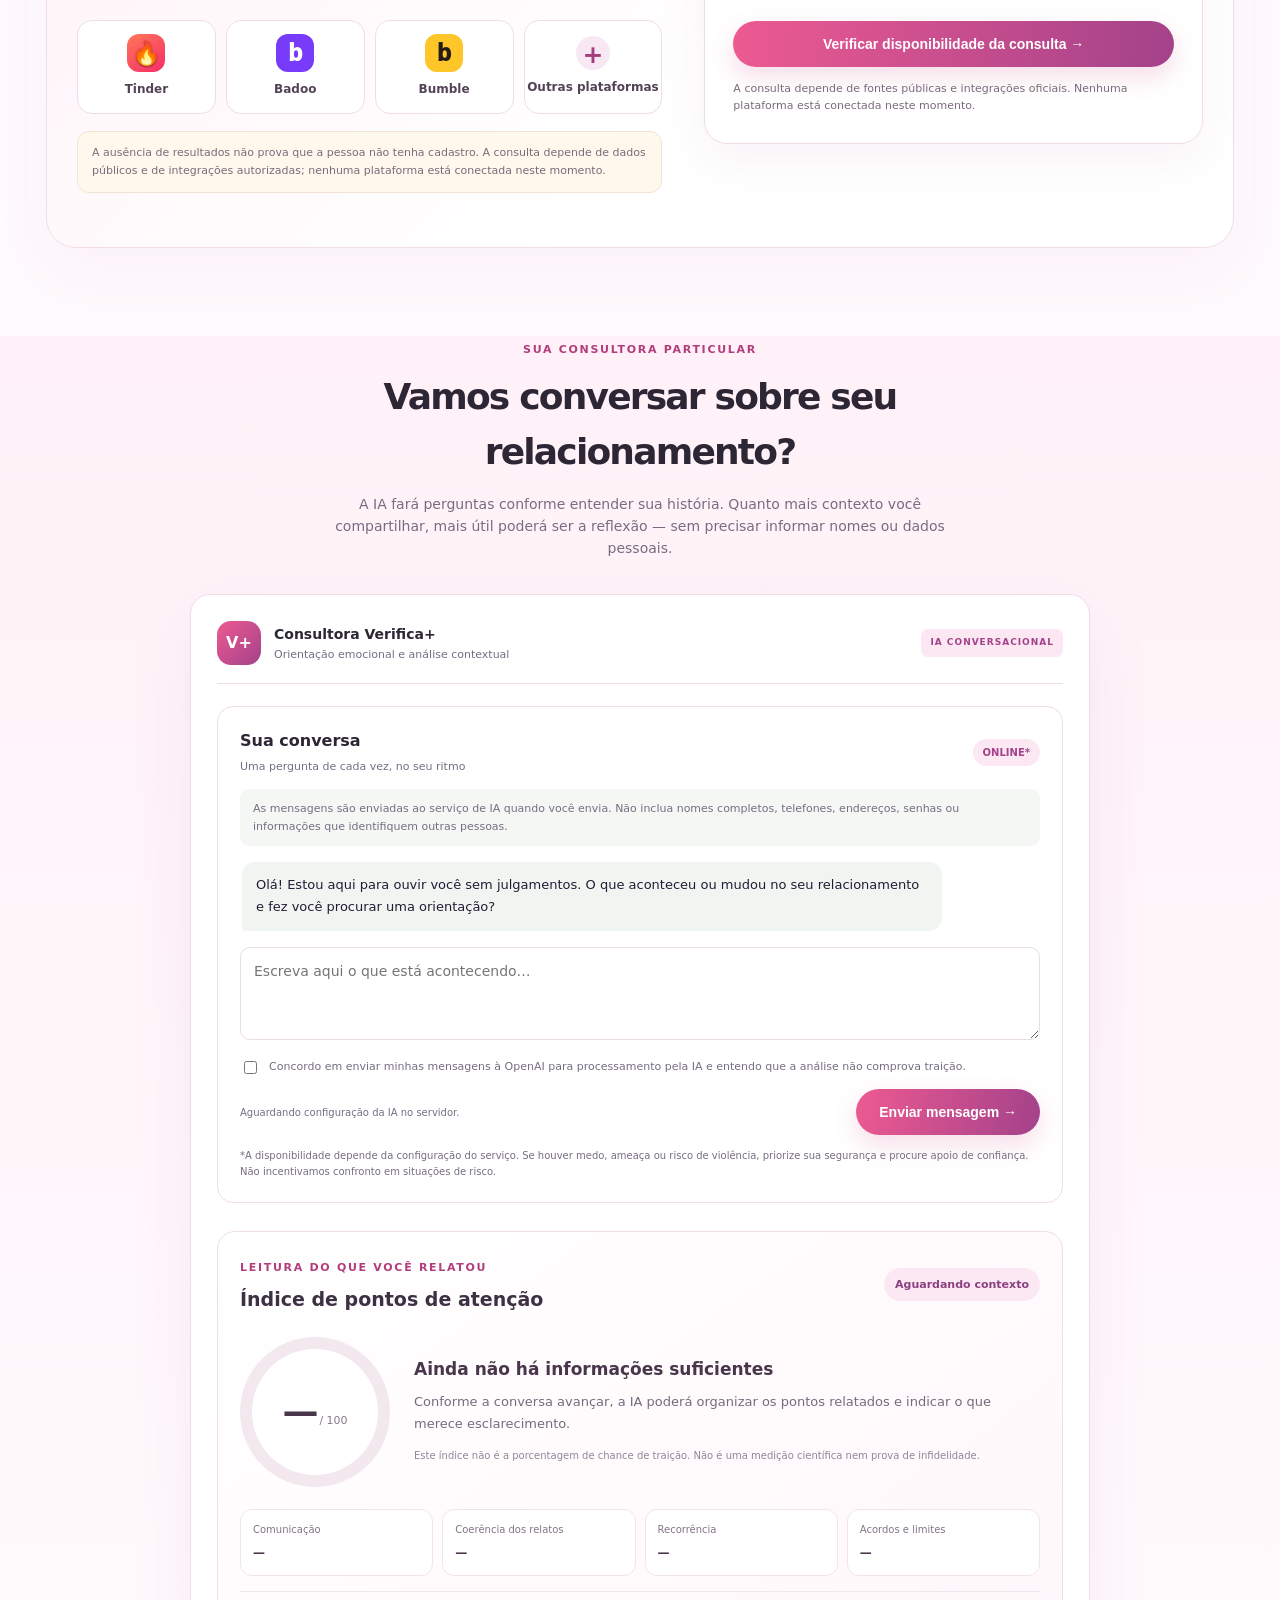
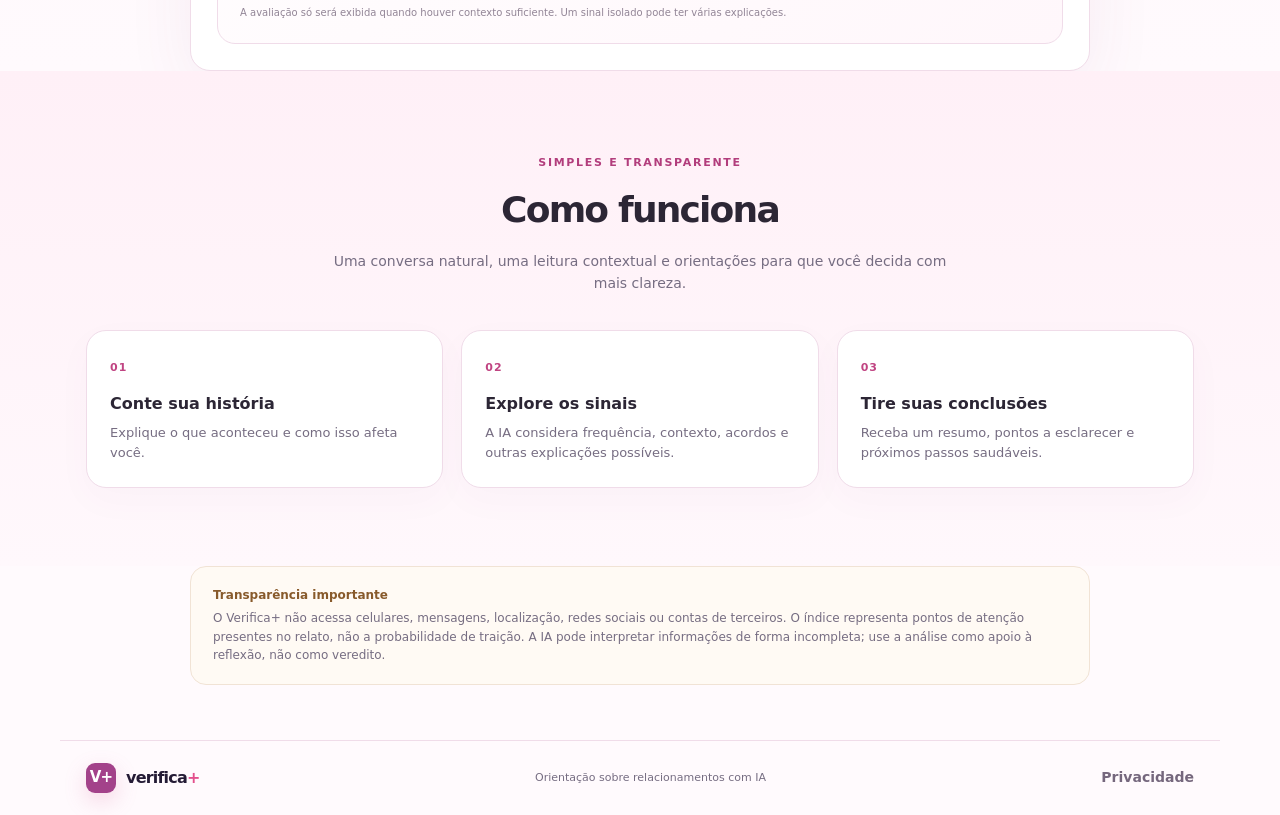
==== commit 1357693c: "Make platform icons self-contained and add scan progress panel" ====
--- a/index.html
+++ b/index.html
@@ -31,9 +31,9 @@
   <p class="lookup-lead"><strong>Descubra se o seu próprio telefone ou e-mail — ou um contato cujo titular autorizou a consulta — aparece associado a perfis publicamente identificáveis em sites de relacionamento.</strong></p>
   <p>Informe um número de telefone ou e-mail autorizado. A consulta só poderá apresentar resultados quando houver uma fonte pública ou integração oficial disponível. Não acessamos contas privadas nem confirmamos cadastros por métodos ocultos.</p>
   <div class="platform-grid" aria-label="Plataformas de relacionamento contempladas">
-   <div class="platform-tile"><img src="https://cdn.simpleicons.org/tinder/FE3C72" alt="Ícone do Tinder" loading="lazy"><span>Tinder</span></div>
-   <div class="platform-tile"><img src="https://cdn.simpleicons.org/badoo/783BF9" alt="Ícone do Badoo" loading="lazy"><span>Badoo</span></div>
-   <div class="platform-tile"><img src="https://cdn.simpleicons.org/bumble/FFC629" alt="Ícone do Bumble" loading="lazy"><span>Bumble</span></div>
+   <div class="platform-tile"><span class="brand-logo tinder-logo" aria-hidden="true">🔥</span><span>Tinder</span></div>
+   <div class="platform-tile"><span class="brand-logo badoo-logo" aria-hidden="true">b</span><span>Badoo</span></div>
+   <div class="platform-tile"><span class="brand-logo bumble-logo" aria-hidden="true">b</span><span>Bumble</span></div>
    <div class="platform-tile platform-wordmark"><span class="other-mark">+</span><span>Outras plataformas</span></div>
   </div>
   <div class="lookup-disclaimer">A ausência de resultados não prova que a pessoa não tenha cadastro. A consulta depende de dados públicos e de integrações autorizadas; nenhuma plataforma está conectada neste momento.</div>
@@ -47,7 +47,8 @@
   <input id="lookup-identifier" name="identifier" type="tel" inputmode="tel" autocomplete="off" maxlength="254" placeholder="(00) 00000-0000" required>
   <label class="lookup-consent"><input type="checkbox" id="lookup-consent" required><span>Confirmo que sou titular deste contato ou tenho autorização válida e explícita do titular para esta consulta.</span></label>
   <button class="button full" id="lookup-submit" type="submit">Verificar disponibilidade da consulta →</button>
-  <p class="lookup-result" id="lookup-result" role="status" aria-live="polite">Seus dados não serão enviados às plataformas. A consulta só será executada quando houver integração oficial autorizada.</p>
+  <div class="lookup-progress" id="lookup-progress" hidden aria-live="polite"><div class="scan-orb"><span></span></div><strong>Estamos pesquisando…</strong><small>Verificando a disponibilidade das fontes autorizadas.</small></div>
+  <p class="lookup-result" id="lookup-result" role="status" aria-live="polite">A consulta depende de fontes públicas e integrações oficiais. Nenhuma plataforma está conectada neste momento.</p>
  </form>
 </section>
 
--- a/styles.css
+++ b/styles.css
@@ -188,3 +188,40 @@
 .attention-footnote{border-top:1px solid #f1e5ed;padding-top:13px;margin:15px 0 0}
 .verifica-app .disclaimer{max-width:900px;margin:0 auto 55px}
 @media(max-width:650px){.attention-content{flex-direction:column;text-align:center;gap:15px}.attention-dimensions{grid-template-columns:repeat(2,minmax(0,1fr))}.attention-header{align-items:flex-start;flex-direction:column}.gauge{width:136px;height:136px;flex-basis:136px}.verifica-app .hero{padding-top:20px}}
+
+/* Consulta de perfis: formulário limitado a contato próprio ou autorizado. */
+.lookup-section{max-width:1188px;margin:0 auto 88px;padding:54px 30px;display:grid;grid-template-columns:1.08fr .92fr;gap:42px;align-items:center;background:linear-gradient(135deg,#fff0f7,#fff 65%);border:1px solid #f2dce9;border-radius:30px;box-shadow:0 22px 65px #8b3f820c}
+.lookup-copy h2{font-size:clamp(30px,3.5vw,43px);line-height:1.1;letter-spacing:-1.7px;margin:12px 0 16px}
+.lookup-lead{font-size:16px;line-height:1.7;color:#57465b}
+.lookup-copy>p:not(.lookup-lead){font-size:13px;line-height:1.7;color:var(--muted)}
+.platform-grid{display:grid;grid-template-columns:repeat(4,minmax(0,1fr));gap:10px;margin:25px 0 17px}
+.platform-tile{min-height:94px;display:flex;flex-direction:column;align-items:center;justify-content:center;gap:8px;border:1px solid #f0dce9;border-radius:15px;background:#fff;font-size:12px;font-weight:800;color:#544358}
+.platform-tile img{width:34px;height:34px;object-fit:contain}
+.platform-wordmark .other-mark{width:34px;height:34px;display:grid;place-items:center;border-radius:50%;background:#f8e8f3;color:#a43d7b;font-size:25px}
+.lookup-disclaimer{font-size:11px;line-height:1.65;color:#796b7c;padding:12px 14px;border-radius:12px;background:#fff8ed;border:1px solid #f2e4d2}
+.lookup-form{padding:28px;background:#fff;border:1px solid #f0dce9;border-radius:23px;box-shadow:0 16px 45px #8b3f8210}
+.form-kicker{font-size:10px;letter-spacing:1.4px;font-weight:900;color:#b23d7c}
+.lookup-form h3{font-size:22px;line-height:1.2;letter-spacing:-.7px;margin:9px 0 20px}
+.lookup-form>label:not(.lookup-consent){display:block;font-size:12px;font-weight:800;margin:14px 0 7px}
+.lookup-form select,.lookup-form input:not([type=checkbox]){width:100%;padding:13px 14px;border:1px solid #eadce6;border-radius:12px;background:#fff;font:inherit;font-size:14px;color:var(--ink)}
+.lookup-consent{display:flex;align-items:flex-start;gap:9px;margin:17px 0;font-size:11px;line-height:1.55;color:var(--muted)}
+.lookup-consent input{margin-top:3px;accent-color:#b44383}
+.lookup-result{font-size:11px;line-height:1.6;color:#796b7c;margin:13px 0 0}
+.lookup-result.error{color:#a43d4b}.lookup-result.success{color:#216b4b}
+.secondary-cta{display:inline-block;margin-left:12px;color:#a43d7b;font-size:13px;font-weight:800;text-decoration:none}
+@media(max-width:850px){.lookup-section{margin:0 18px 65px;padding:28px 20px;grid-template-columns:1fr;gap:25px}.platform-grid{grid-template-columns:repeat(4,1fr)}}
+@media(max-width:460px){.platform-grid{grid-template-columns:repeat(2,1fr)}.lookup-form{padding:21px}.secondary-cta{display:block;margin:13px 0 0}}
+
+/* Marcas e estado visual da consulta, sem depender de imagens externas. */
+.platform-tile .brand-logo{width:38px;height:38px;display:grid;place-items:center;border-radius:12px;font-size:23px;font-weight:950;line-height:1}
+.tinder-logo{background:linear-gradient(145deg,#ff7858,#f52d69);color:white;text-shadow:0 1px 2px #8b1f40}
+.badoo-logo{background:#783bf9;color:white;font-family:Arial,sans-serif;font-size:29px;border-radius:50%}
+.bumble-logo{background:#ffc629;color:#251b13;font-family:Arial,sans-serif;font-size:28px}
+.lookup-progress{margin:17px 0 10px;padding:20px 12px;display:flex;flex-direction:column;align-items:center;gap:7px;border:1px solid #f0dce9;border-radius:15px;background:linear-gradient(135deg,#fff4f9,#fff)}
+.lookup-progress[hidden]{display:none}
+.lookup-progress strong{font-size:15px;color:#a43d7b}
+.lookup-progress small{font-size:11px;color:var(--muted);text-align:center}
+.scan-orb{width:58px;height:58px;border-radius:50%;display:grid;place-items:center;background:radial-gradient(circle,#f9d6e8 0 24%,#fcecf4 25% 58%,#f5d8e8 59% 62%,#fff 63%);position:relative;overflow:hidden}
+.scan-orb:before{content:"";position:absolute;width:50%;height:50%;left:50%;top:0;transform-origin:0 100%;background:linear-gradient(45deg,#d94f91aa,transparent 70%);animation:radar-sweep 1.25s linear infinite}
+.scan-orb span{width:8px;height:8px;border-radius:50%;background:#d94f91;z-index:1;box-shadow:0 0 0 5px #d94f9122}
+@keyframes radar-sweep{to{transform:rotate(360deg)}}
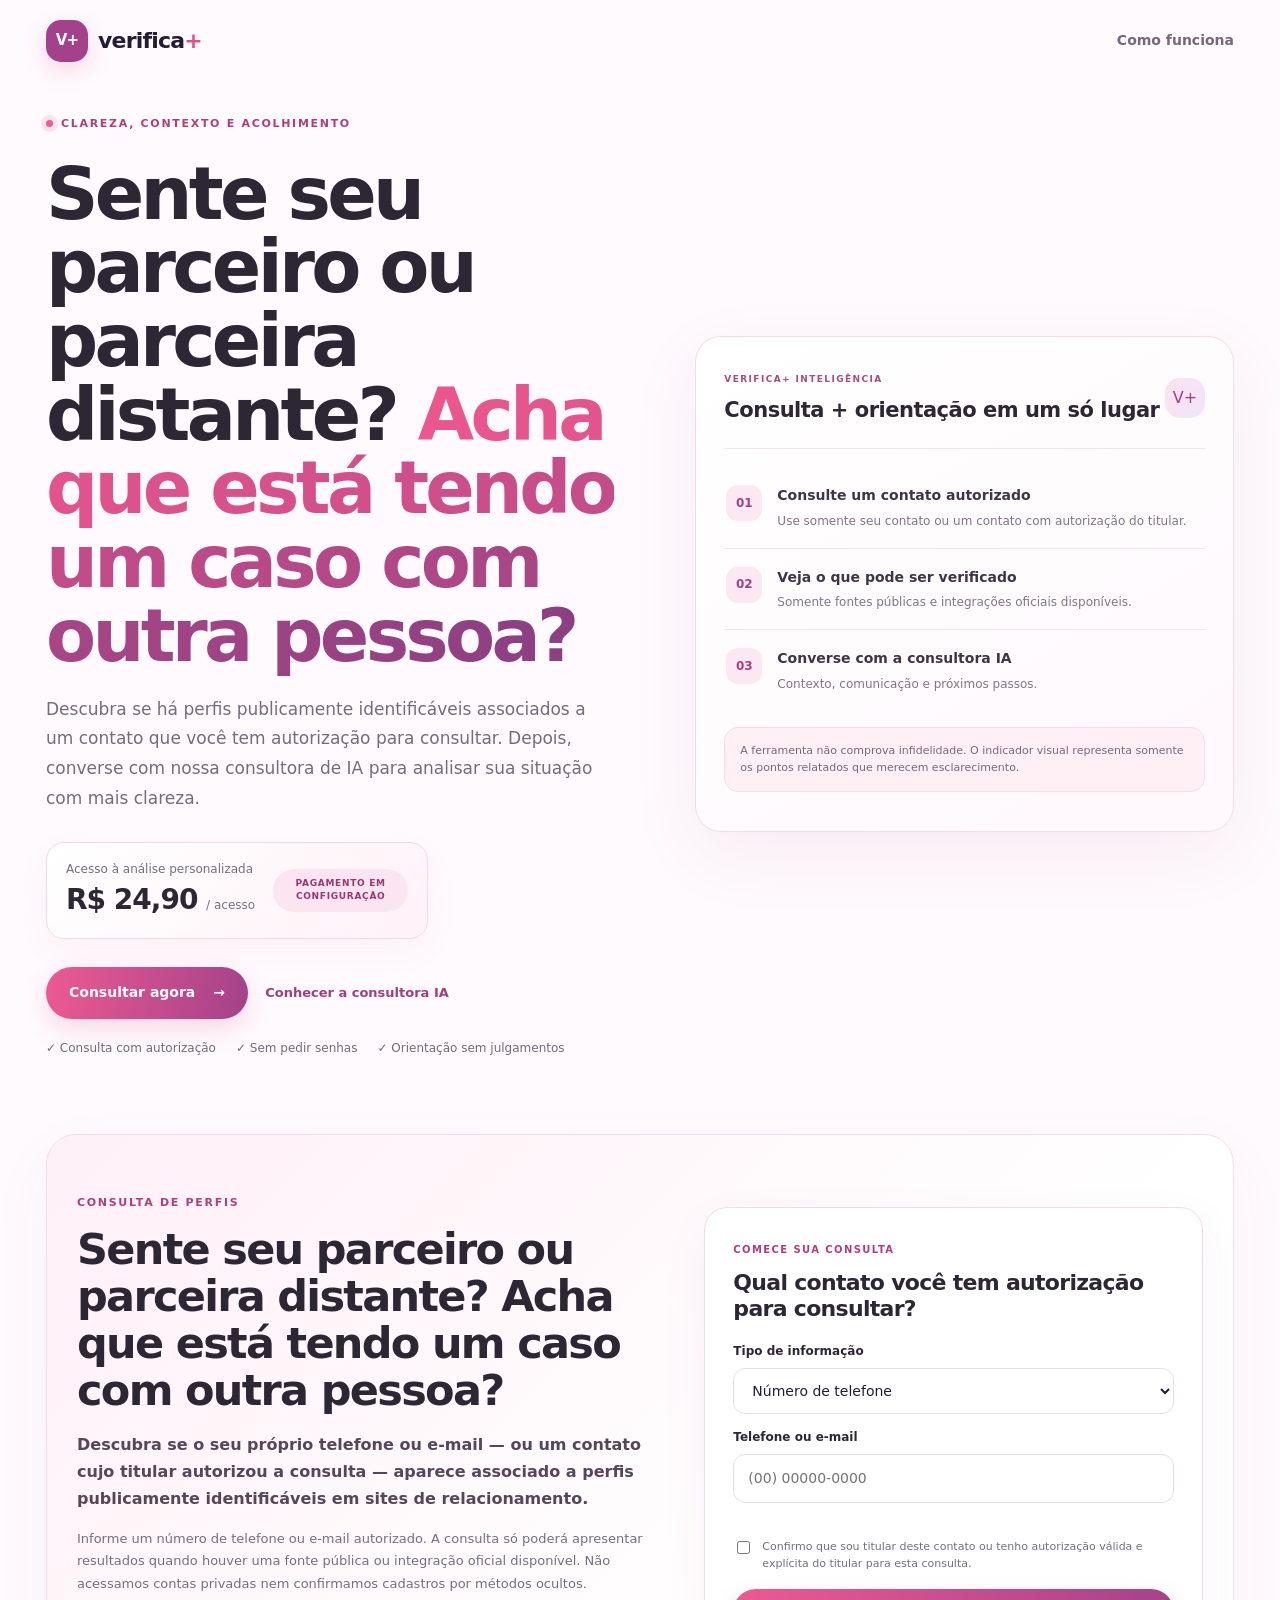
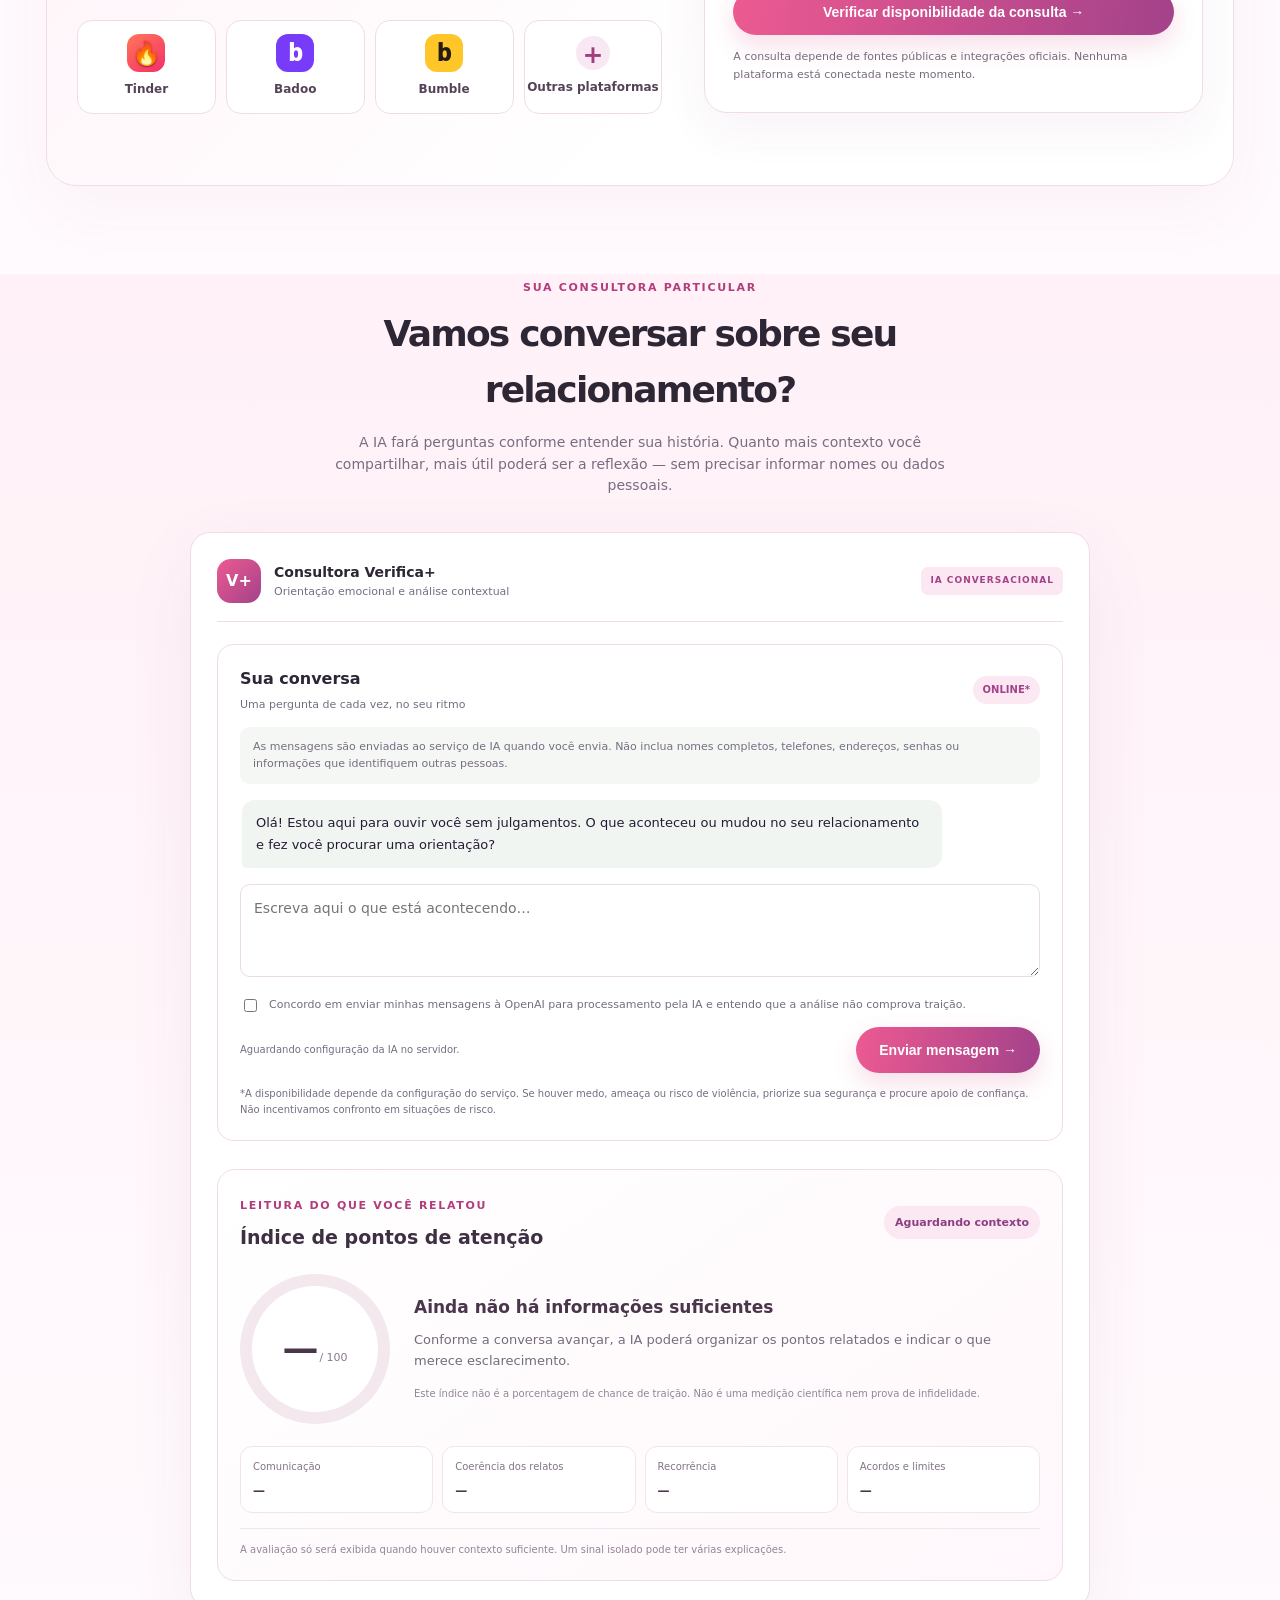
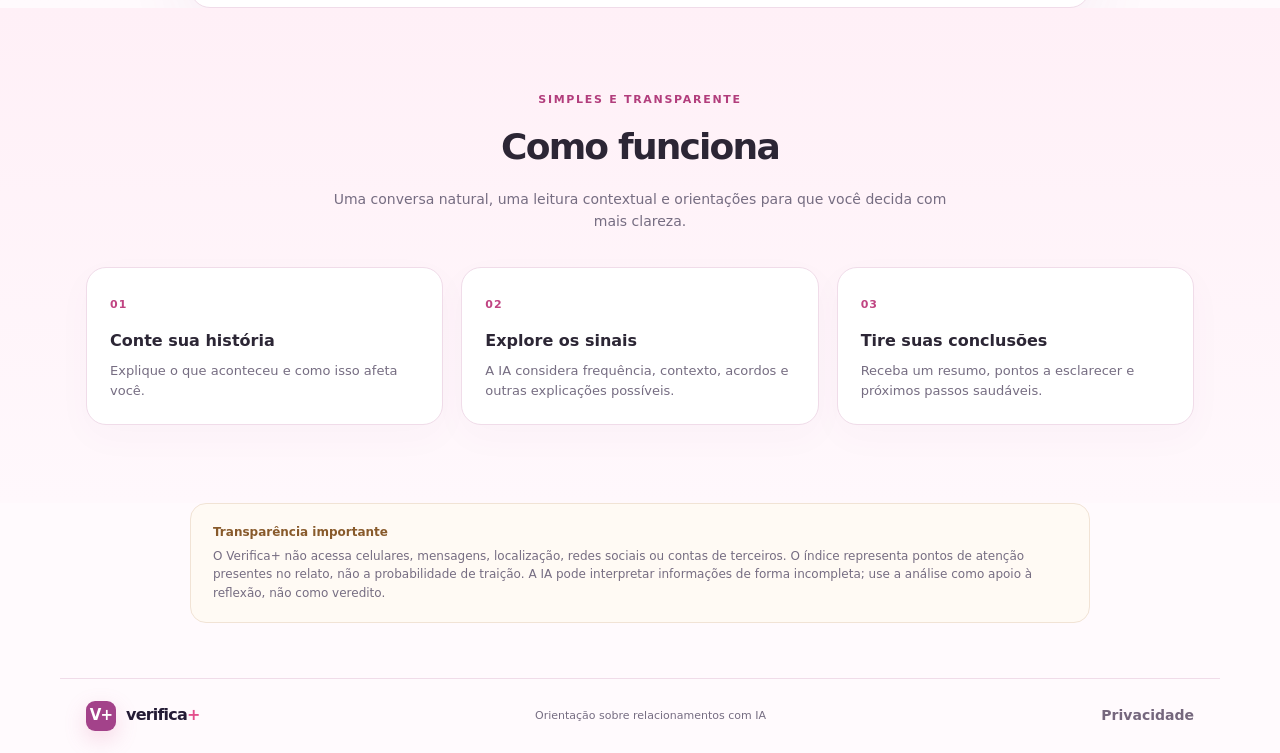
==== commit 50b9318a: "Remove consultation disclaimer text from page" ====
--- a/index.html
+++ b/index.html
@@ -36,7 +36,6 @@
    <div class="platform-tile"><span class="brand-logo bumble-logo" aria-hidden="true">b</span><span>Bumble</span></div>
    <div class="platform-tile platform-wordmark"><span class="other-mark">+</span><span>Outras plataformas</span></div>
   </div>
-  <div class="lookup-disclaimer">A ausência de resultados não prova que a pessoa não tenha cadastro. A consulta depende de dados públicos e de integrações autorizadas; nenhuma plataforma está conectada neste momento.</div>
  </div>
  <form class="lookup-form" id="lookup-form">
   <span class="form-kicker">COMECE SUA CONSULTA</span>
--- a/styles.css
+++ b/styles.css
@@ -225,3 +225,5 @@
 .scan-orb:before{content:"";position:absolute;width:50%;height:50%;left:50%;top:0;transform-origin:0 100%;background:linear-gradient(45deg,#d94f91aa,transparent 70%);animation:radar-sweep 1.25s linear infinite}
 .scan-orb span{width:8px;height:8px;border-radius:50%;background:#d94f91;z-index:1;box-shadow:0 0 0 5px #d94f9122}
 @keyframes radar-sweep{to{transform:rotate(360deg)}}
+
+.platform-tile .brand-logo{width:38px;height:38px;display:grid;place-items:center;border-radius:12px;font-size:23px;font-weight:950;line-height:1}.tinder-logo{background:linear-gradient(145deg,#ff7858,#f52d69);color:white}.badoo-logo{background:#783bf9;color:white;font-family:Arial,sans-serif;font-size:29px;border-radius:50%}.bumble-logo{background:#ffc629;color:#251b13;font-family:Arial,sans-serif;font-size:28px}.lookup-progress{margin:17px 0 10px;padding:20px 12px;display:flex;flex-direction:column;align-items:center;gap:7px;border:1px solid #f0dce9;border-radius:15px;background:linear-gradient(135deg,#fff4f9,#fff)}.lookup-progress[hidden]{display:none}.lookup-progress strong{font-size:15px;color:#a43d7b}.lookup-progress small{font-size:11px;color:var(--muted);text-align:center}.scan-orb{width:58px;height:58px;border-radius:50%;display:grid;place-items:center;background:radial-gradient(circle,#f9d6e8 0 24%,#fcecf4 25% 58%,#f5d8e8 59% 62%,#fff 63%);position:relative;overflow:hidden}.scan-orb:before{content:"";position:absolute;width:50%;height:50%;left:50%;top:0;transform-origin:0 100%;background:linear-gradient(45deg,#d94f91aa,transparent 70%);animation:radar-sweep 1.25s linear infinite}.scan-orb span{width:8px;height:8px;border-radius:50%;background:#d94f91;z-index:1;box-shadow:0 0 0 5px #d94f9122}@keyframes radar-sweep{to{transform:rotate(360deg)}}
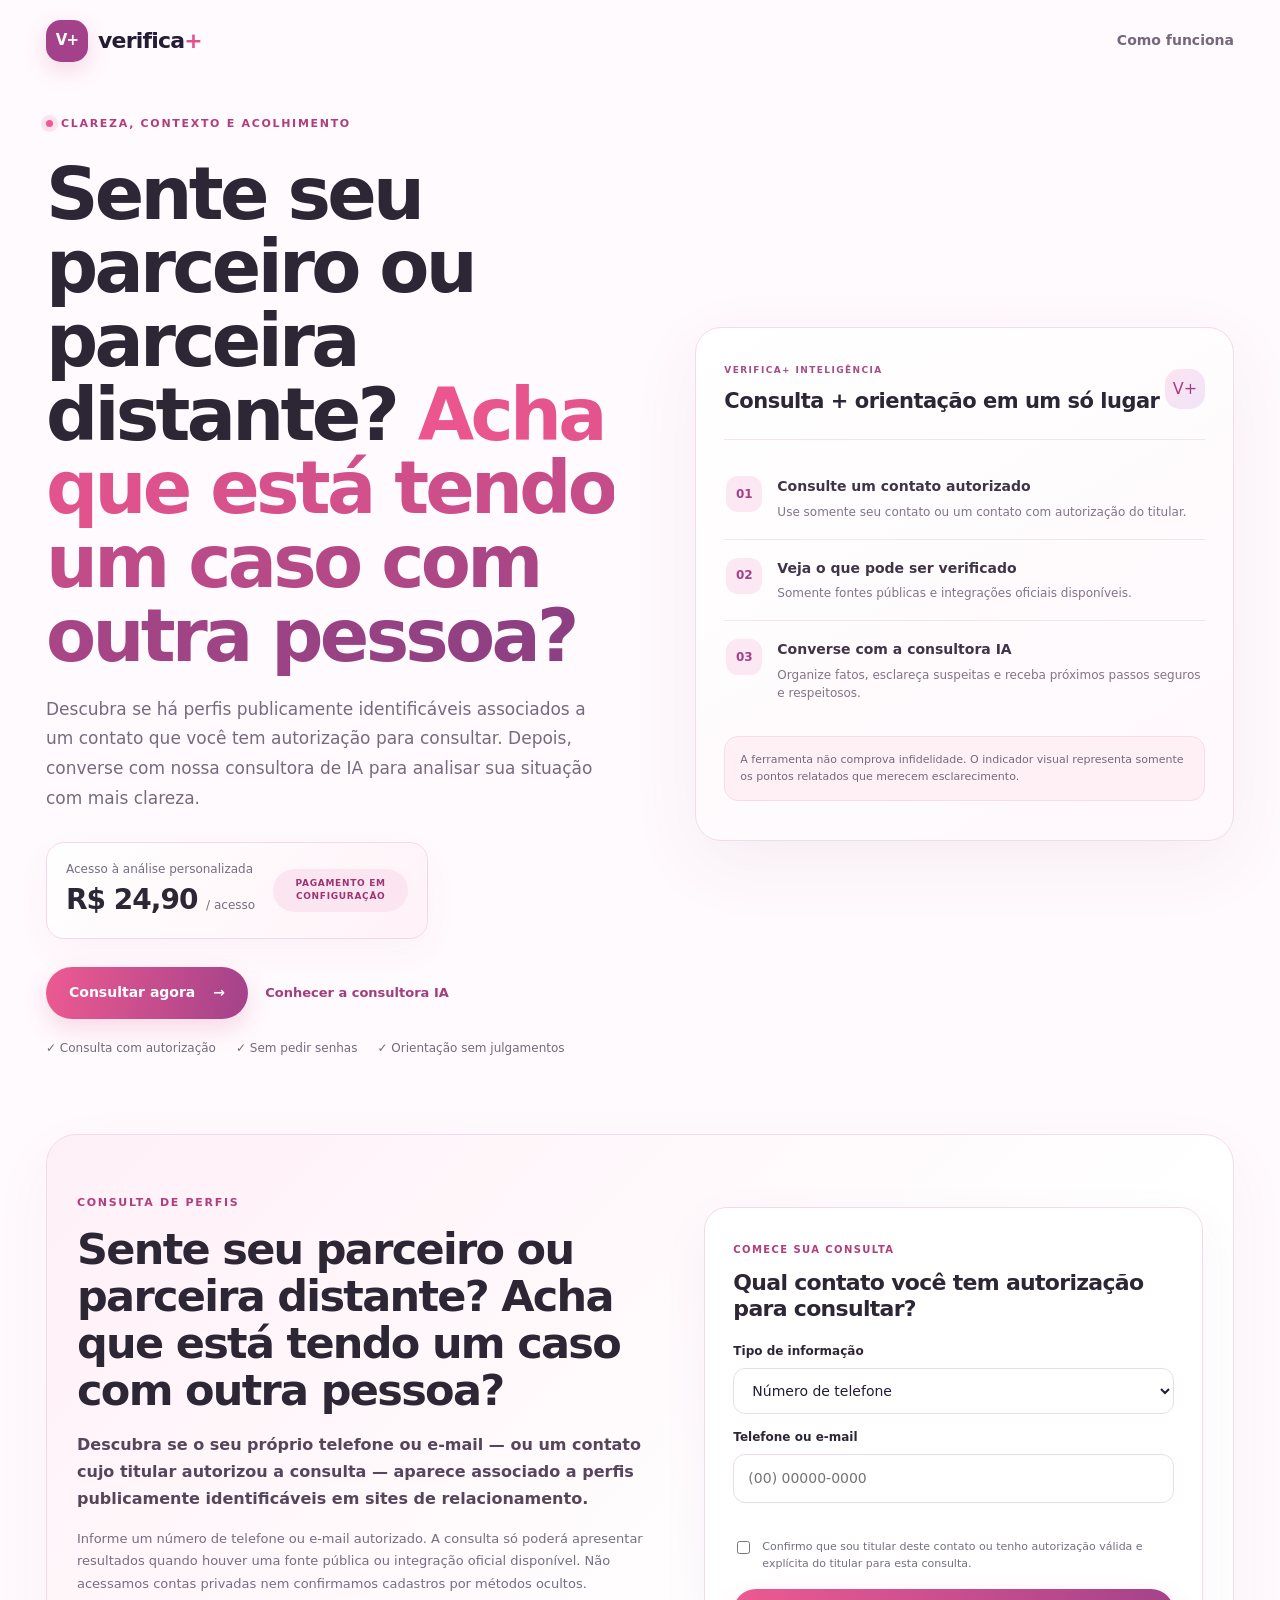
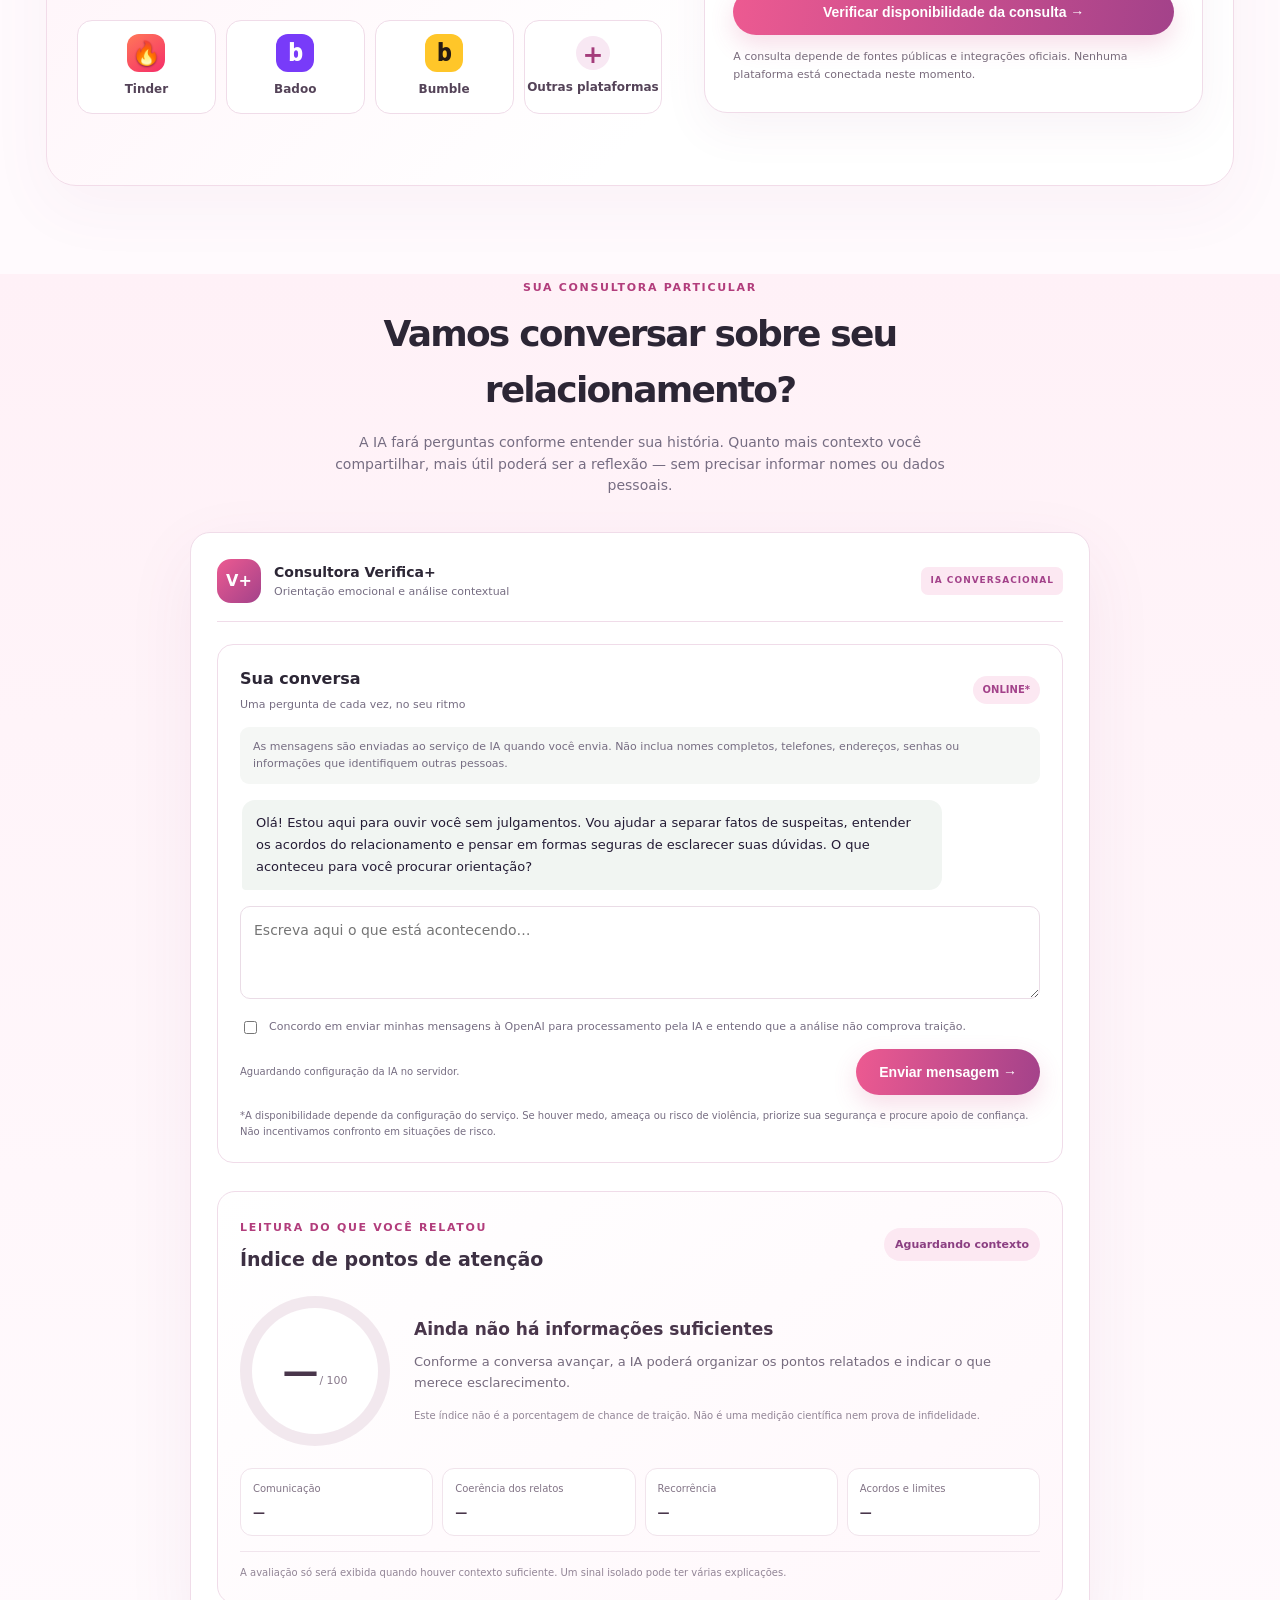
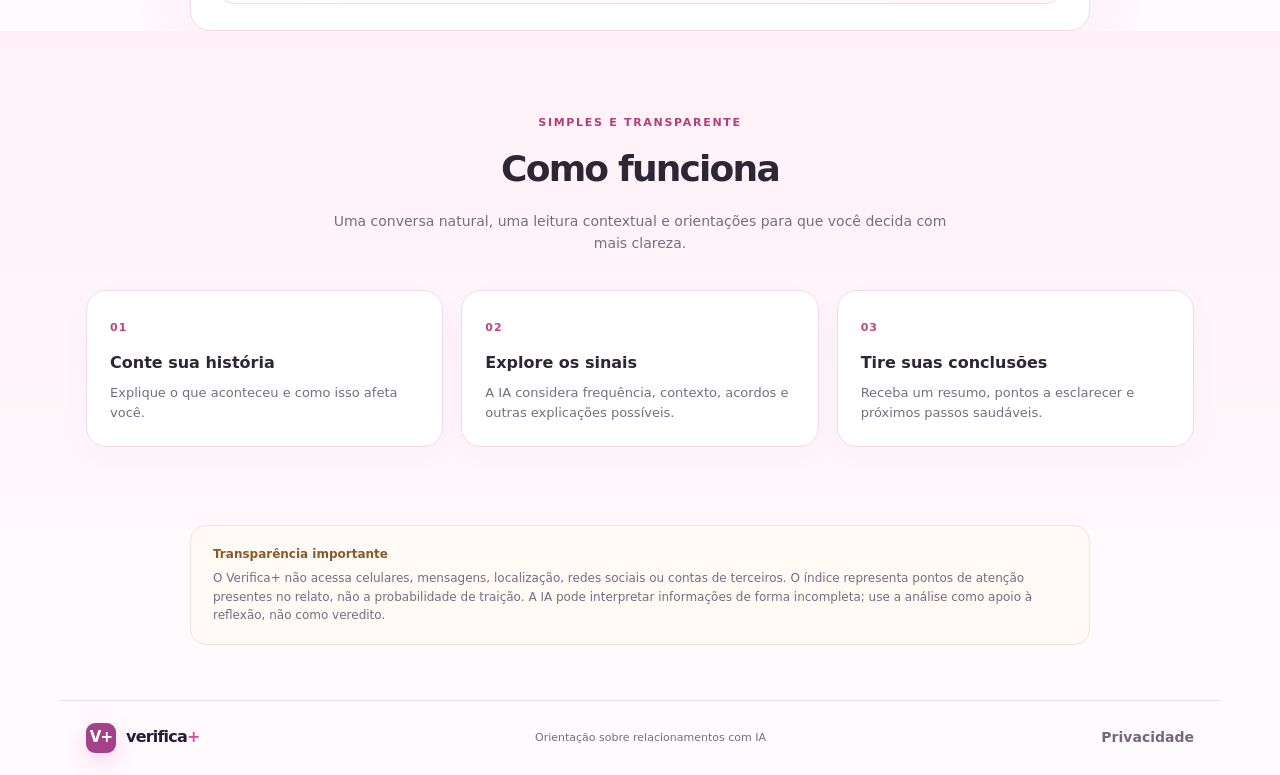
==== commit 20564196: "Clarify Verifica+ consultant guidance on the landing page" ====
--- a/index.html
+++ b/index.html
@@ -20,7 +20,7 @@
 <div class="preview-card intro-card"><div class="card-heading"><div><small>VERIFICA+ INTELIGÊNCIA</small><h2>Consulta + orientação em um só lugar</h2></div><span class="shield">V+</span></div>
 <div class="feature-line"><b>01</b><div><strong>Consulte um contato autorizado</strong><small>Use somente seu contato ou um contato com autorização do titular.</small></div></div>
 <div class="feature-line"><b>02</b><div><strong>Veja o que pode ser verificado</strong><small>Somente fontes públicas e integrações oficiais disponíveis.</small></div></div>
-<div class="feature-line"><b>03</b><div><strong>Converse com a consultora IA</strong><small>Contexto, comunicação e próximos passos.</small></div></div>
+<div class="feature-line"><b>03</b><div><strong>Converse com a consultora IA</strong><small>Organize fatos, esclareça suspeitas e receba próximos passos seguros e respeitosos.</small></div></div>
 <p class="notice">A ferramenta não comprova infidelidade. O indicador visual representa somente os pontos relatados que merecem esclarecimento.</p></div>
 </section>
 
@@ -58,7 +58,7 @@
 <div class="relationship-chat" id="relationship-chat">
 <div class="chat-heading"><div><b>Sua conversa</b><small>Uma pergunta de cada vez, no seu ritmo</small></div><span class="chat-live">ONLINE*</span></div>
 <div class="chat-privacy">As mensagens são enviadas ao serviço de IA quando você envia. Não inclua nomes completos, telefones, endereços, senhas ou informações que identifiquem outras pessoas.</div>
-<div id="relationship-chat-log" class="chat-log" role="log" aria-live="polite"><div class="chat-bubble assistant">Olá! Estou aqui para ouvir você sem julgamentos. O que aconteceu ou mudou no seu relacionamento e fez você procurar uma orientação?</div></div>
+<div id="relationship-chat-log" class="chat-log" role="log" aria-live="polite"><div class="chat-bubble assistant">Olá! Estou aqui para ouvir você sem julgamentos. Vou ajudar a separar fatos de suspeitas, entender os acordos do relacionamento e pensar em formas seguras de esclarecer suas dúvidas. O que aconteceu para você procurar orientação?</div></div>
 <form id="relationship-chat-form" class="chat-form">
 <label class="sr-only" for="relationship-chat-input">Escreva sua mensagem</label>
 <textarea id="relationship-chat-input" rows="3" maxlength="1600" placeholder="Escreva aqui o que está acontecendo…" required></textarea>
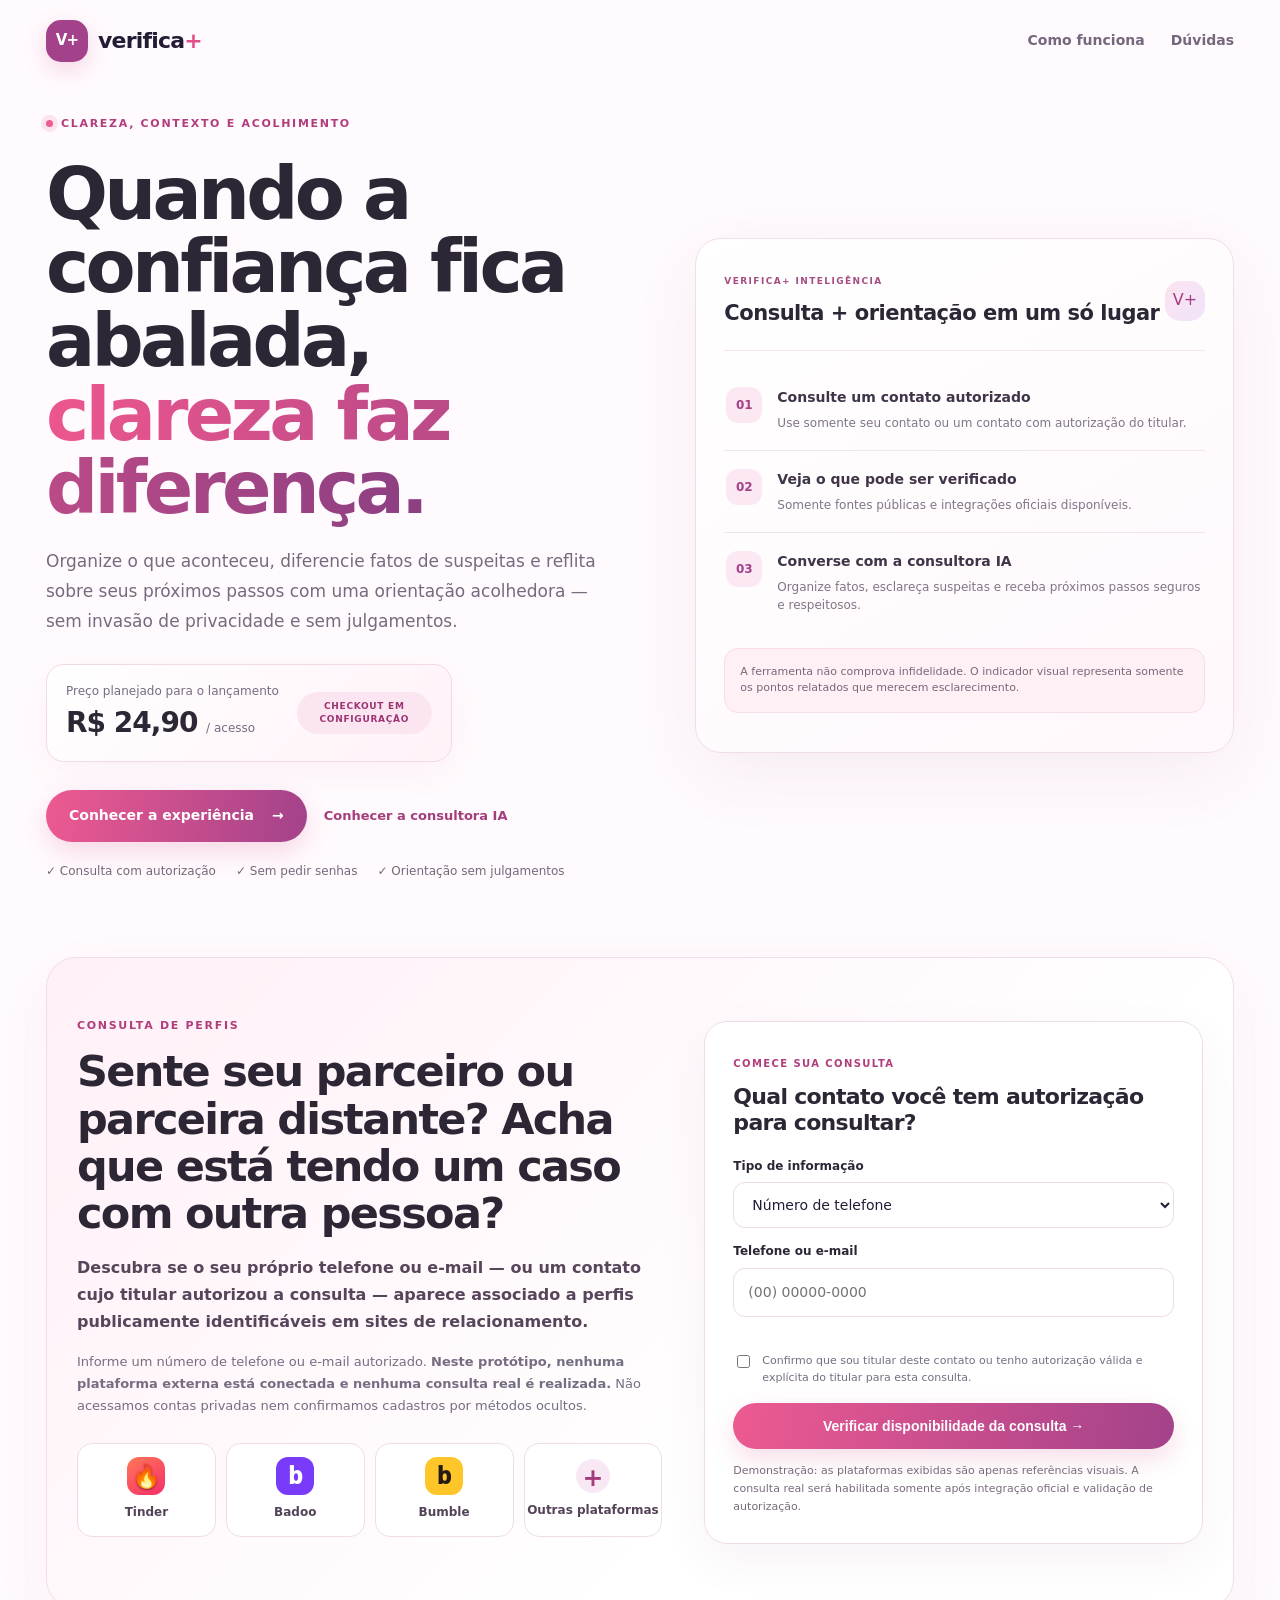
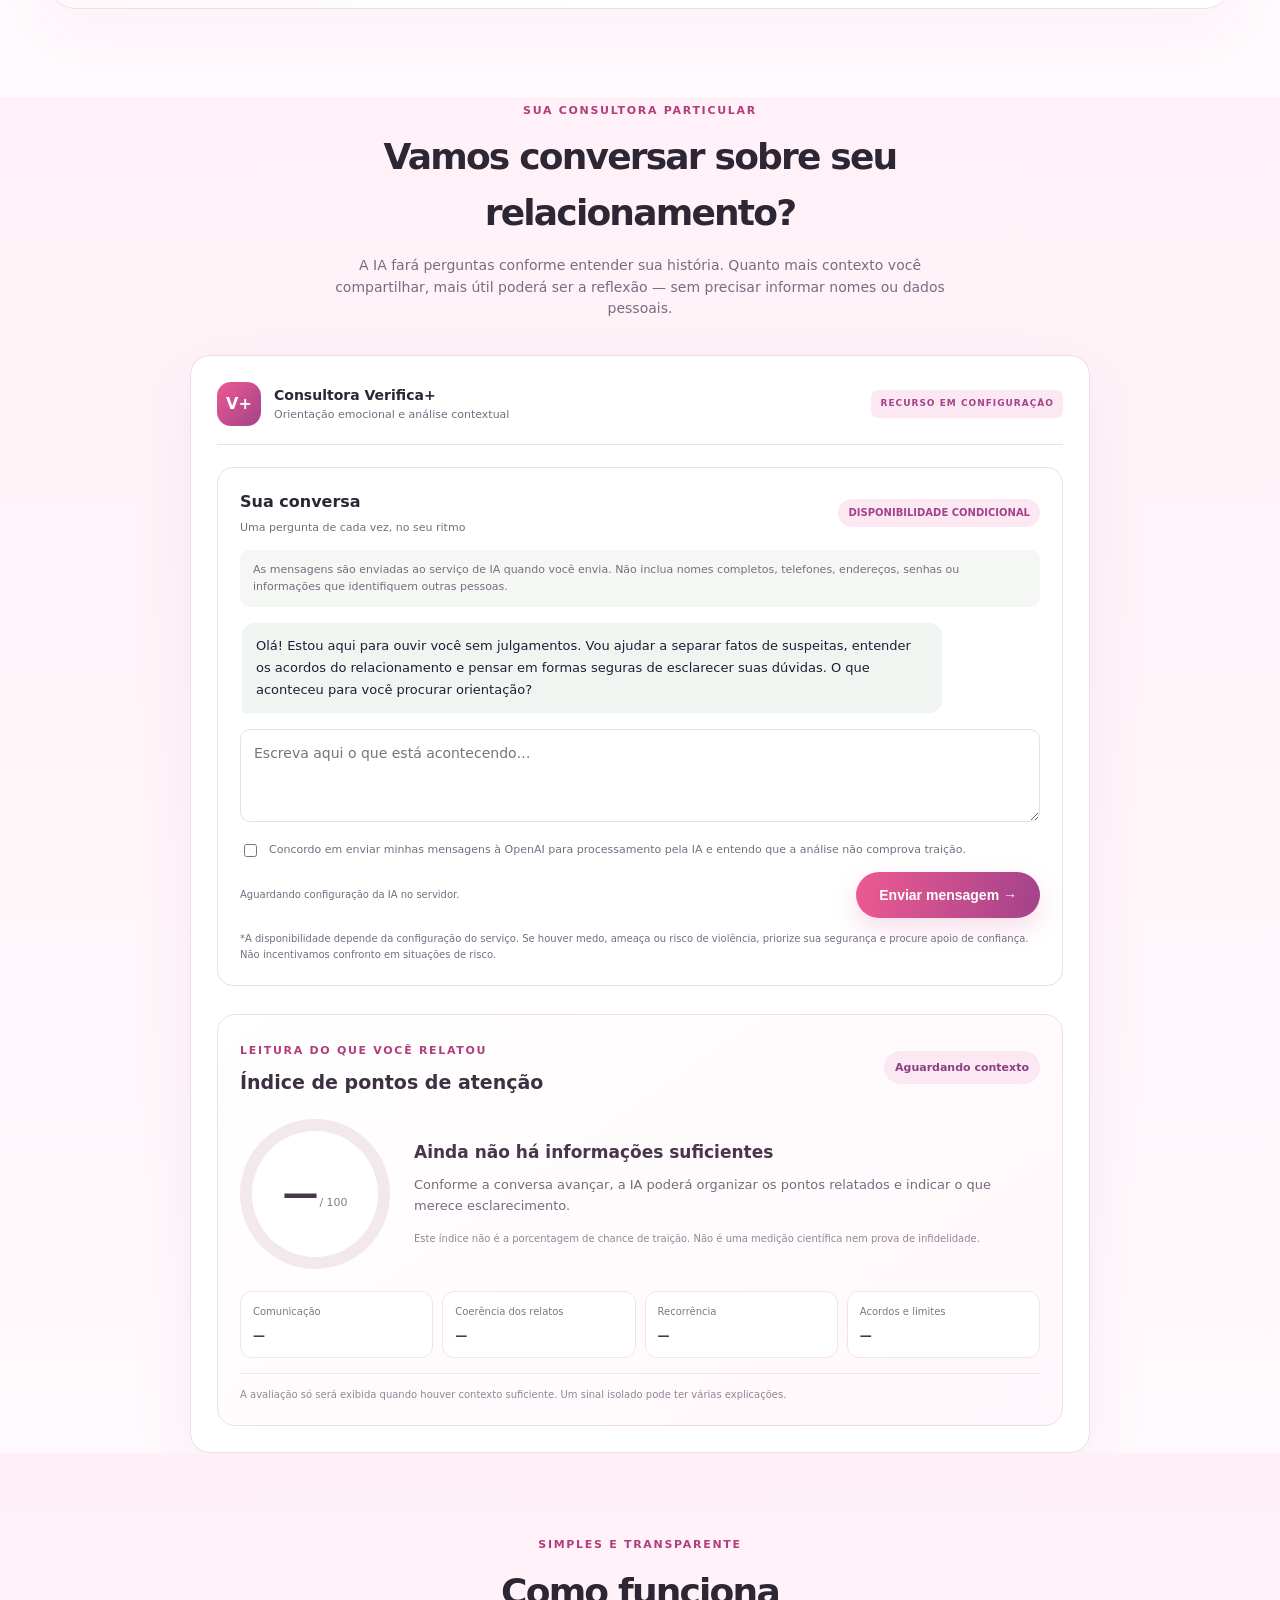
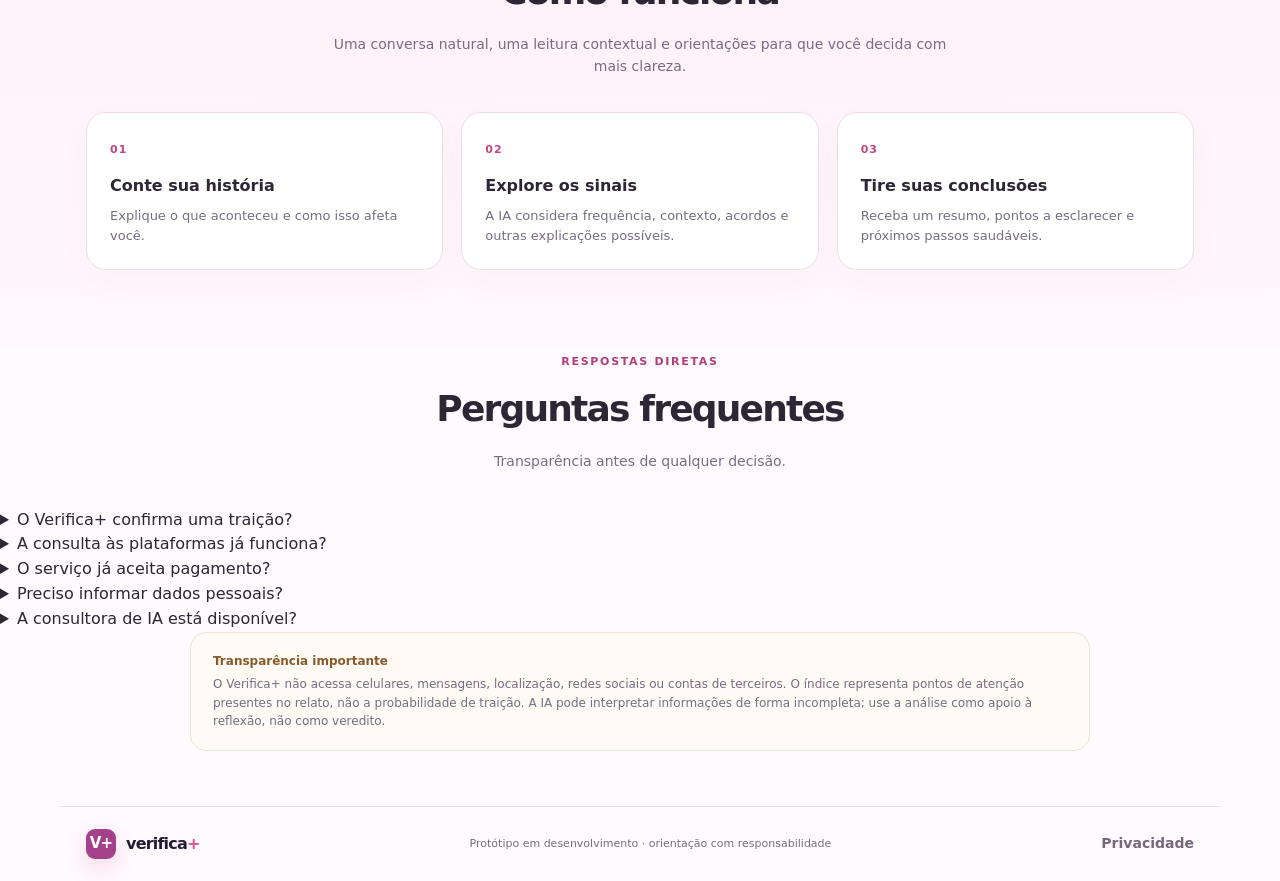
==== commit c78db394: "Upgrade Verifica+ landing page clarity and conversion UX" ====
--- a/index.html
+++ b/index.html
@@ -3,18 +3,18 @@
 <head>
 <meta charset="utf-8"><meta name="viewport" content="width=device-width, initial-scale=1">
 <meta name="description" content="Verifica+ — uma consultora de relacionamento com IA para organizar fatos, refletir sobre confiança e encontrar próximos passos.">
-<meta name="theme-color" content="#101a31"><title>Verifica+ | Clareza para o seu relacionamento</title>
+<meta name="theme-color" content="#fff7fb"><meta property="og:title" content="Verifica+ | Clareza para o seu relacionamento"><meta property="og:description" content="Organize fatos, sentimentos e dúvidas com apoio de uma consultora de IA."><meta name="robots" content="index,follow"><title>Verifica+ | Clareza para o seu relacionamento</title>
 <link rel="icon" type="image/svg+xml" href="/favicon.svg"><link rel="stylesheet" href="/styles.css">
 </head>
 <body class="verifica-app">
-<header class="topbar"><a class="brand" href="/" aria-label="Verifica+ início"><span class="brand-mark">V+</span><span>verifica<span class="plus">+</span></span></a><a class="nav-link" href="#como-funciona">Como funciona</a></header>
+<header class="topbar"><a class="brand" href="/" aria-label="Verifica+ início"><span class="brand-mark">V+</span><span>verifica<span class="plus">+</span></span></a><nav class="top-nav"><a class="nav-link" href="#como-funciona">Como funciona</a><a class="nav-link" href="#duvidas">Dúvidas</a></nav></header>
 <main>
 <section class="hero hero-chat">
 <div class="hero-copy"><span class="eyebrow"><span class="dot"></span> CLAREZA, CONTEXTO E ACOLHIMENTO</span>
-<h1>Sente seu parceiro ou parceira distante? <span>Acha que está tendo um caso com outra pessoa?</span></h1>
-<p class="lead">Descubra se há perfis publicamente identificáveis associados a um contato que você tem autorização para consultar. Depois, converse com nossa consultora de IA para analisar sua situação com mais clareza.</p>
-<div class="price-box"><div><small>Acesso à análise personalizada</small><strong>R$ 24,90 <span>/ acesso</span></strong></div><span class="tag">PAGAMENTO EM CONFIGURAÇÃO</span></div>
-<a class="button" href="#consulta">Consultar agora <span aria-hidden="true">→</span></a> <a class="secondary-cta" href="#inteligencia">Conhecer a consultora IA</a>
+<h1>Quando a confiança fica abalada, <span>clareza faz diferença.</span></h1>
+<p class="lead">Organize o que aconteceu, diferencie fatos de suspeitas e reflita sobre seus próximos passos com uma orientação acolhedora — sem invasão de privacidade e sem julgamentos.</p>
+<div class="price-box"><div><small>Preço planejado para o lançamento</small><strong>R$ 24,90 <span>/ acesso</span></strong></div><span class="tag">CHECKOUT EM CONFIGURAÇÃO</span></div>
+<a class="button" href="#consulta">Conhecer a experiência <span aria-hidden="true">→</span></a> <a class="secondary-cta" href="#inteligencia">Conhecer a consultora IA</a>
 <div class="trust"><span>✓ Consulta com autorização</span><span>✓ Sem pedir senhas</span><span>✓ Orientação sem julgamentos</span></div>
 </div>
 <div class="preview-card intro-card"><div class="card-heading"><div><small>VERIFICA+ INTELIGÊNCIA</small><h2>Consulta + orientação em um só lugar</h2></div><span class="shield">V+</span></div>
@@ -29,7 +29,7 @@
   <span class="eyebrow">CONSULTA DE PERFIS</span>
   <h2>Sente seu parceiro ou parceira distante? Acha que está tendo um caso com outra pessoa?</h2>
   <p class="lookup-lead"><strong>Descubra se o seu próprio telefone ou e-mail — ou um contato cujo titular autorizou a consulta — aparece associado a perfis publicamente identificáveis em sites de relacionamento.</strong></p>
-  <p>Informe um número de telefone ou e-mail autorizado. A consulta só poderá apresentar resultados quando houver uma fonte pública ou integração oficial disponível. Não acessamos contas privadas nem confirmamos cadastros por métodos ocultos.</p>
+  <p>Informe um número de telefone ou e-mail autorizado. <strong>Neste protótipo, nenhuma plataforma externa está conectada e nenhuma consulta real é realizada.</strong> Não acessamos contas privadas nem confirmamos cadastros por métodos ocultos.</p>
   <div class="platform-grid" aria-label="Plataformas de relacionamento contempladas">
    <div class="platform-tile"><span class="brand-logo tinder-logo" aria-hidden="true">🔥</span><span>Tinder</span></div>
    <div class="platform-tile"><span class="brand-logo badoo-logo" aria-hidden="true">b</span><span>Badoo</span></div>
@@ -46,17 +46,17 @@
   <input id="lookup-identifier" name="identifier" type="tel" inputmode="tel" autocomplete="off" maxlength="254" placeholder="(00) 00000-0000" required>
   <label class="lookup-consent"><input type="checkbox" id="lookup-consent" required><span>Confirmo que sou titular deste contato ou tenho autorização válida e explícita do titular para esta consulta.</span></label>
   <button class="button full" id="lookup-submit" type="submit">Verificar disponibilidade da consulta →</button>
-  <div class="lookup-progress" id="lookup-progress" hidden aria-live="polite"><div class="scan-orb"><span></span></div><strong>Estamos pesquisando…</strong><small>Verificando a disponibilidade das fontes autorizadas.</small></div>
-  <p class="lookup-result" id="lookup-result" role="status" aria-live="polite">A consulta depende de fontes públicas e integrações oficiais. Nenhuma plataforma está conectada neste momento.</p>
+  <div class="lookup-progress" id="lookup-progress" hidden aria-live="polite"><div class="scan-orb"><span></span></div><strong>Verificando a solicitação…</strong><small>Checando se existe uma integração autorizada disponível.</small></div>
+  <p class="lookup-result" id="lookup-result" role="status" aria-live="polite">Demonstração: as plataformas exibidas são apenas referências visuais. A consulta real será habilitada somente após integração oficial e validação de autorização.</p>
  </form>
 </section>
 
 <section class="relationship-ai" id="inteligencia">
 <div class="section-title"><span class="eyebrow">SUA CONSULTORA PARTICULAR</span><h2>Vamos conversar sobre seu relacionamento?</h2><p>A IA fará perguntas conforme entender sua história. Quanto mais contexto você compartilhar, mais útil poderá ser a reflexão — sem precisar informar nomes ou dados pessoais.</p></div>
 <div class="ai-panel">
-<div class="ai-intro"><span class="ai-avatar">V+</span><div><b>Consultora Verifica+</b><small>Orientação emocional e análise contextual</small></div><span class="ai-status">IA CONVERSACIONAL</span></div>
+<div class="ai-intro"><span class="ai-avatar">V+</span><div><b>Consultora Verifica+</b><small>Orientação emocional e análise contextual</small></div><span class="ai-status">RECURSO EM CONFIGURAÇÃO</span></div>
 <div class="relationship-chat" id="relationship-chat">
-<div class="chat-heading"><div><b>Sua conversa</b><small>Uma pergunta de cada vez, no seu ritmo</small></div><span class="chat-live">ONLINE*</span></div>
+<div class="chat-heading"><div><b>Sua conversa</b><small>Uma pergunta de cada vez, no seu ritmo</small></div><span class="chat-live">DISPONIBILIDADE CONDICIONAL</span></div>
 <div class="chat-privacy">As mensagens são enviadas ao serviço de IA quando você envia. Não inclua nomes completos, telefones, endereços, senhas ou informações que identifiquem outras pessoas.</div>
 <div id="relationship-chat-log" class="chat-log" role="log" aria-live="polite"><div class="chat-bubble assistant">Olá! Estou aqui para ouvir você sem julgamentos. Vou ajudar a separar fatos de suspeitas, entender os acordos do relacionamento e pensar em formas seguras de esclarecer suas dúvidas. O que aconteceu para você procurar orientação?</div></div>
 <form id="relationship-chat-form" class="chat-form">
@@ -79,7 +79,7 @@
 </div>
 </section>
 <section class="how" id="como-funciona"><div class="section-title"><span class="eyebrow">SIMPLES E TRANSPARENTE</span><h2>Como funciona</h2><p>Uma conversa natural, uma leitura contextual e orientações para que você decida com mais clareza.</p></div><div class="steps"><article><span>01</span><h3>Conte sua história</h3><p>Explique o que aconteceu e como isso afeta você.</p></article><article><span>02</span><h3>Explore os sinais</h3><p>A IA considera frequência, contexto, acordos e outras explicações possíveis.</p></article><article><span>03</span><h3>Tire suas conclusões</h3><p>Receba um resumo, pontos a esclarecer e próximos passos saudáveis.</p></article></div></section>
-<section class="disclaimer"><b>Transparência importante</b><p>O Verifica+ não acessa celulares, mensagens, localização, redes sociais ou contas de terceiros. O índice representa pontos de atenção presentes no relato, não a probabilidade de traição. A IA pode interpretar informações de forma incompleta; use a análise como apoio à reflexão, não como veredito.</p></section>
+<section class="faq-section" id="duvidas"><div class="section-title"><span class="eyebrow">RESPOSTAS DIRETAS</span><h2>Perguntas frequentes</h2><p>Transparência antes de qualquer decisão.</p></div><div class="faq-list"><details><summary>O Verifica+ confirma uma traição?</summary><p>Não. Nenhuma ferramenta consegue concluir isso com segurança a partir de um contato ou de um relato. O Verifica+ foi pensado para ajudar você a organizar fatos e refletir sobre a situação.</p></details><details><summary>A consulta às plataformas já funciona?</summary><p>Não nesta versão. Tinder, Badoo, Bumble e outras marcas são referências visuais. Não há integração ativa nem acesso a cadastros dessas plataformas.</p></details><details><summary>O serviço já aceita pagamento?</summary><p>Ainda não. R$ 24,90 é o preço planejado. O checkout será habilitado após configuração e testes.</p></details><details><summary>Preciso informar dados pessoais?</summary><p>Não compartilhe nomes completos, documentos, senhas, telefones de terceiros ou detalhes que identifiquem outras pessoas. Use apenas informações próprias ou para as quais tenha autorização válida.</p></details><details><summary>A consultora de IA está disponível?</summary><p>A experiência depende da ativação do serviço de IA no servidor. Quando estiver ativa, as mensagens enviadas serão processadas por um fornecedor de IA, conforme o aviso de privacidade.</p></details></div></section><section class="disclaimer"><b>Transparência importante</b><p>O Verifica+ não acessa celulares, mensagens, localização, redes sociais ou contas de terceiros. O índice representa pontos de atenção presentes no relato, não a probabilidade de traição. A IA pode interpretar informações de forma incompleta; use a análise como apoio à reflexão, não como veredito.</p></section>
 </main>
-<footer><a class="brand" href="/"><span class="brand-mark">V+</span><span>verifica<span class="plus">+</span></span></a><span>Orientação sobre relacionamentos com IA</span><a href="/privacy.html">Privacidade</a></footer>
+<footer><a class="brand" href="/"><span class="brand-mark">V+</span><span>verifica<span class="plus">+</span></span></a><span>Protótipo em desenvolvimento · orientação com responsabilidade</span><a href="/privacy.html">Privacidade</a></footer>
 <script src="/app.js" defer></script></body></html>
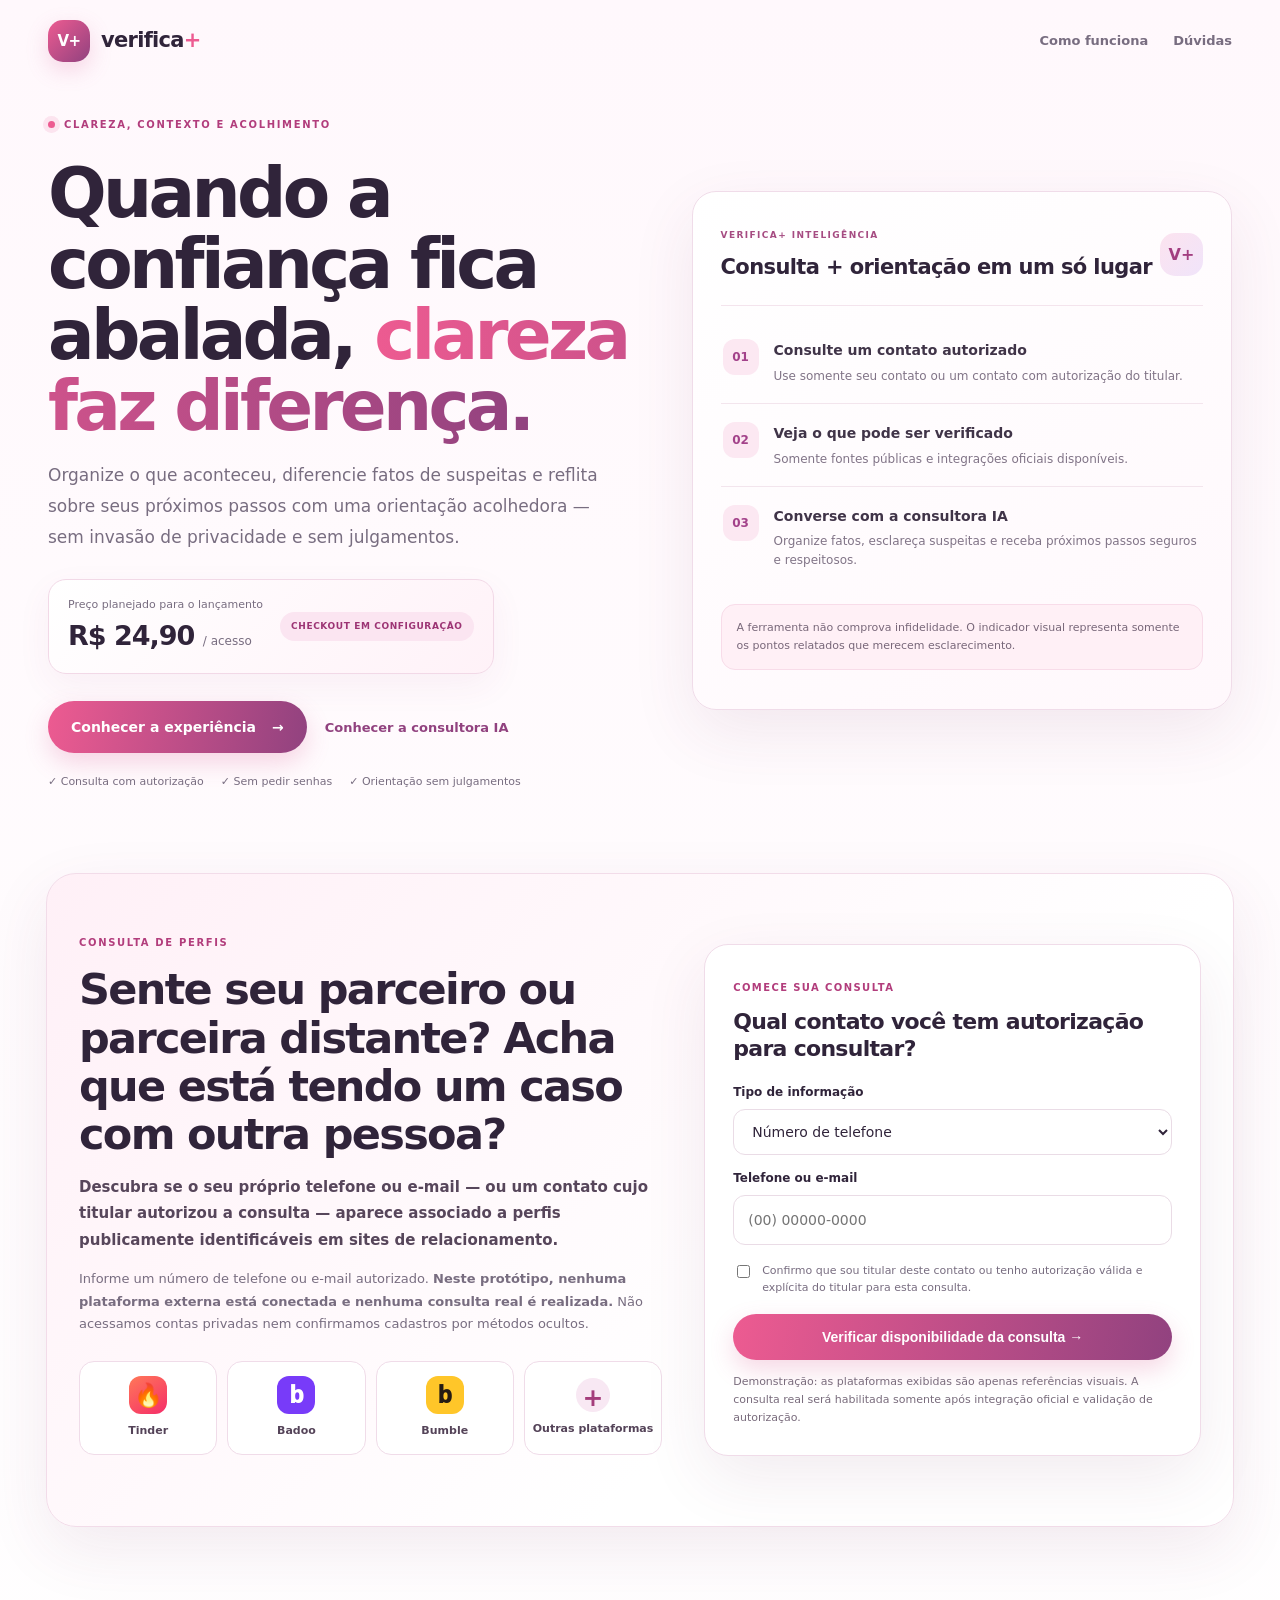
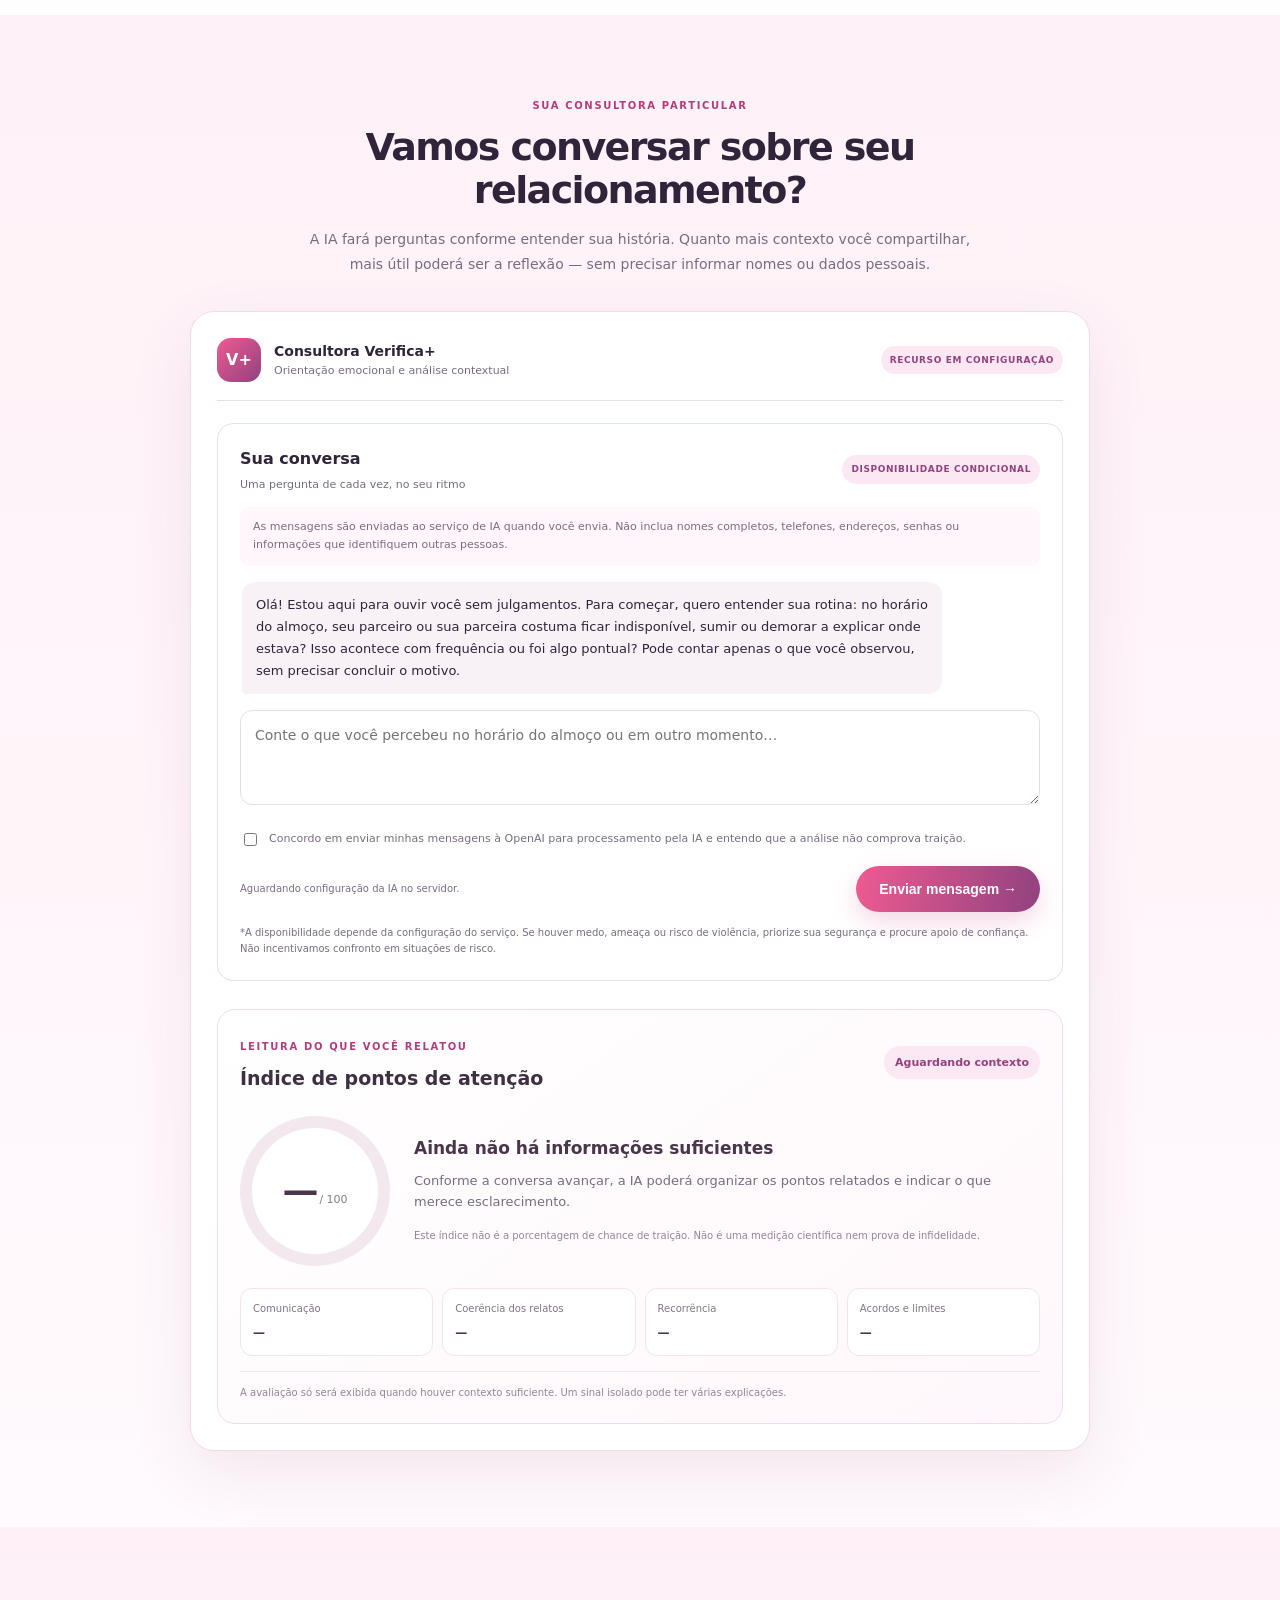
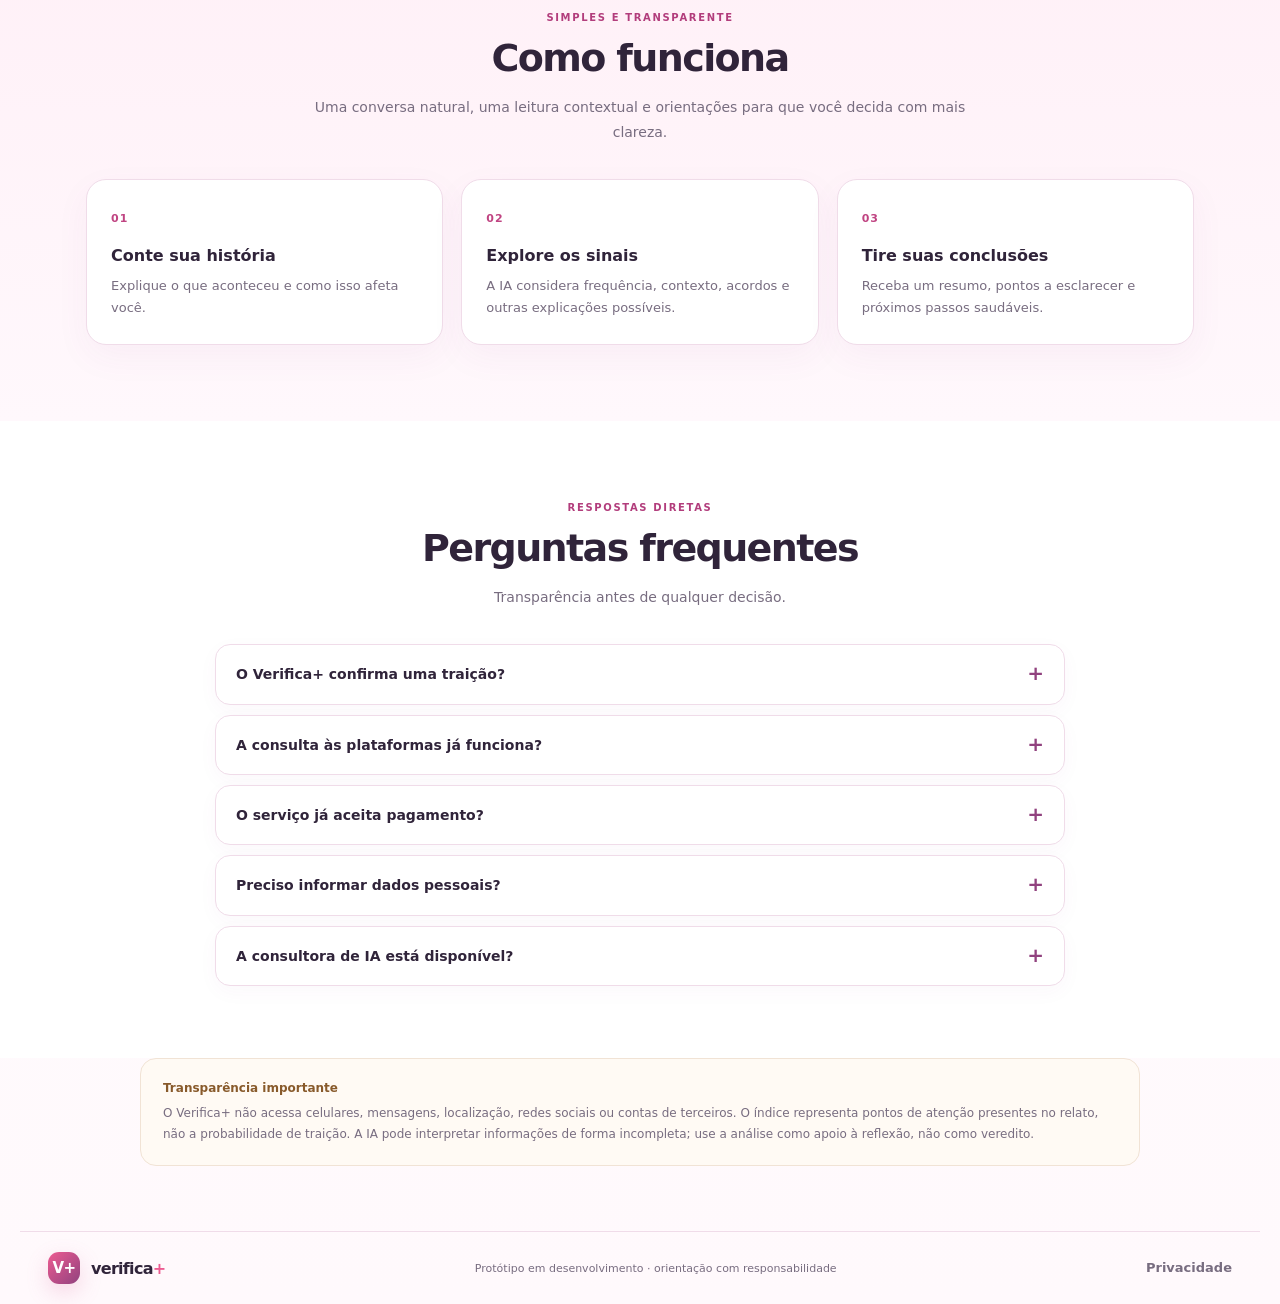
==== commit aa714b6b: "Add neutral lunch-time relationship context question to chat" ====
--- a/index.html
+++ b/index.html
@@ -58,10 +58,10 @@
 <div class="relationship-chat" id="relationship-chat">
 <div class="chat-heading"><div><b>Sua conversa</b><small>Uma pergunta de cada vez, no seu ritmo</small></div><span class="chat-live">DISPONIBILIDADE CONDICIONAL</span></div>
 <div class="chat-privacy">As mensagens são enviadas ao serviço de IA quando você envia. Não inclua nomes completos, telefones, endereços, senhas ou informações que identifiquem outras pessoas.</div>
-<div id="relationship-chat-log" class="chat-log" role="log" aria-live="polite"><div class="chat-bubble assistant">Olá! Estou aqui para ouvir você sem julgamentos. Vou ajudar a separar fatos de suspeitas, entender os acordos do relacionamento e pensar em formas seguras de esclarecer suas dúvidas. O que aconteceu para você procurar orientação?</div></div>
+<div id="relationship-chat-log" class="chat-log" role="log" aria-live="polite"><div class="chat-bubble assistant">Olá! Estou aqui para ouvir você sem julgamentos. Para começar, quero entender sua rotina: no horário do almoço, seu parceiro ou sua parceira costuma ficar indisponível, sumir ou demorar a explicar onde estava? Isso acontece com frequência ou foi algo pontual? Pode contar apenas o que você observou, sem precisar concluir o motivo.</div></div>
 <form id="relationship-chat-form" class="chat-form">
 <label class="sr-only" for="relationship-chat-input">Escreva sua mensagem</label>
-<textarea id="relationship-chat-input" rows="3" maxlength="1600" placeholder="Escreva aqui o que está acontecendo…" required></textarea>
+<textarea id="relationship-chat-input" rows="3" maxlength="1600" placeholder="Conte o que você percebeu no horário do almoço ou em outro momento…" required></textarea>
 <label class="chat-consent"><input type="checkbox" id="relationship-chat-consent" required><span>Concordo em enviar minhas mensagens à OpenAI para processamento pela IA e entendo que a análise não comprova traição.</span></label>
 <div class="chat-actions"><small id="relationship-chat-status">Aguardando configuração da IA no servidor.</small><button class="button" id="relationship-chat-send" type="submit">Enviar mensagem →</button></div>
 </form>
--- a/styles.css
+++ b/styles.css
@@ -1,229 +1,136 @@
-:root{color-scheme:light;--ink:#172522;--muted:#687772;--green:#0b6b53;--pale:#e4f5ed;--line:#e1eae5;--paper:#f7faf8;--white:#fff;--amber:#8b5c13}*{box-sizing:border-box}html{scroll-behavior:smooth}body{margin:0;background:var(--paper);color:var(--ink);font:16px/1.55 Inter,ui-sans-serif,system-ui,-apple-system,"Segoe UI",sans-serif}.topbar,footer{max-width:1160px;margin:auto;padding:22px 26px;display:flex;align-items:center;justify-content:space-between}.brand{display:flex;align-items:center;gap:10px;text-decoration:none;color:var(--ink);font-weight:850;font-size:20px;letter-spacing:-.6px}.brand-mark{display:grid;place-items:center;width:38px;height:38px;border-radius:12px;background:var(--green);color:white;font-size:15px}.plus{color:var(--green)}.nav-link,footer>a:last-child{color:var(--muted);text-decoration:none;font-size:14px}.hero{max-width:1160px;margin:40px auto 90px;padding:0 26px;display:grid;grid-template-columns:1.05fr .95fr;gap:60px;align-items:center}.eyebrow{font-size:11px;letter-spacing:1.5px;font-weight:850;color:var(--green);display:inline-flex;align-items:center;gap:8px}.dot{width:7px;height:7px;border-radius:50%;background:#26a77b;box-shadow:0 0 0 4px var(--pale)}h1{font-size:clamp(44px,5.5vw,68px);letter-spacing:-3px;line-height:1.04;margin:22px 0}.hero h1 span{color:var(--green)}.lead{font-size:17px;max-width:520px;color:var(--muted);line-height:1.75}.price-box{display:flex;align-items:center;gap:18px;margin:28px 0}.price-box small{display:block;color:var(--muted);font-size:12px}.price-box strong{font-size:28px;letter-spacing:-1px}.price-box strong span{font-size:12px;font-weight:500;color:var(--muted);letter-spacing:0}.tag{font-size:9px;letter-spacing:.7px;font-weight:850;color:var(--green);background:var(--pale);padding:8px 10px;border-radius:7px}.button{display:inline-flex;align-items:center;justify-content:center;gap:18px;padding:14px 20px;border:0;border-radius:10px;background:var(--green);color:#fff;text-decoration:none;font-size:14px;font-weight:800;cursor:pointer}.button:hover{filter:brightness(.94)}.trust{display:flex;gap:20px;flex-wrap:wrap;color:var(--muted);font-size:12px;margin-top:20px}.preview-card,.form-card{background:var(--white);border:1px solid var(--line);border-radius:20px;padding:25px;box-shadow:0 18px 55px #153c2a0b}.card-heading{display:flex;justify-content:space-between;align-items:center;margin-bottom:18px}.card-heading small{font-size:9px;letter-spacing:1.4px;color:var(--muted);font-weight:850}.card-heading h2{font-size:19px;letter-spacing:-.5px;margin:5px 0}.shield{display:grid;place-items:center;background:var(--pale);color:var(--green);width:40px;height:40px;border-radius:12px}.platform{display:flex;align-items:center;gap:12px;padding:14px 0;border-top:1px solid #edf1ee}.platform>div{display:flex;flex:1;flex-direction:column}.platform b{font-size:13px}.platform small{font-size:11px;color:var(--muted);margin-top:2px}.platform-icon{width:38px;height:38px;border-radius:12px;display:grid;place-items:center;font-weight:900;font-size:17px}.tinder{background:#fff0e9;color:#f26b45}.badoo{background:#fff0f5;color:#df367a}.bumble{background:#fff5d8;color:#946500}.inner{background:#e9edff;color:#4858a5}.badge{font-size:9px;padding:5px 7px;border-radius:6px;white-space:nowrap;background:#fff5df;color:var(--amber)}.notice{display:flex;gap:10px;margin-top:16px;padding:13px;background:#f3f8f5;border-radius:10px;color:var(--muted);font-size:11px;line-height:1.5}.notice b{color:var(--green)}.notice p{margin:0}.how{padding:72px 26px;background:#edf5f0}.section-title{text-align:center;max-width:650px;margin:0 auto 35px}.section-title h2,.consult h2{font-size:36px;letter-spacing:-1.5px;margin:8px 0}.section-title p,.consult>div>p{font-size:14px;color:var(--muted)}.steps{display:grid;grid-template-columns:repeat(3,1fr);gap:18px;max-width:1108px;margin:auto}.steps article{background:#fff;border:1px solid #e0eae3;border-radius:15px;padding:23px}.steps article>span{color:var(--green);font-size:11px;font-weight:900;letter-spacing:1px}.steps h3{font-size:16px;margin:13px 0 7px}.steps p{font-size:13px;color:var(--muted);margin:0}.consult{max-width:1060px;margin:85px auto;padding:0 26px;display:grid;grid-template-columns:1fr 1fr;gap:65px;align-items:start}.consult ul{padding-left:20px;color:var(--muted);font-size:13px;line-height:2}.form-card>label:not(.consent){display:block;font-size:12px;font-weight:800;margin:0 0 9px}.segmented{display:grid;grid-template-columns:1fr 1fr;gap:8px;margin-bottom:20px}.segmented label{cursor:pointer}.segmented input{position:absolute;opacity:0}.segmented span{display:block;text-align:center;padding:10px;border:1px solid var(--line);border-radius:9px;color:var(--muted);font-size:13px}.segmented input:checked+span{border-color:var(--green);background:#edf8f2;color:var(--green);font-weight:800}input[type=email],input[type=tel]{width:100%;padding:14px;border:1px solid #dce5df;border-radius:9px;font:inherit;font-size:14px;outline:none;margin-bottom:18px}input:focus{border-color:var(--green);box-shadow:0 0 0 3px #16745b17}.consent{display:flex;align-items:flex-start;gap:9px;font-size:11px;color:var(--muted);margin:0 0 20px}.consent input{margin-top:3px;accent-color:var(--green)}.full{width:100%}.form-note{text-align:center;color:#87918c;font-size:10px;margin:12px 0 0}.form-message{display:none;padding:12px;margin-top:14px;border-radius:9px;font-size:12px}.form-message.visible{display:block}.form-message.error{background:#fff0ef;color:#9b2c26;border:1px solid #f1c9c5}.form-message.success{background:#edf8f2;color:#145d49;border:1px solid #cce9da}.disclaimer{max-width:1000px;margin:0 auto 70px;padding:19px 22px;border:1px solid #e5e8dd;background:#fffdf5;border-radius:12px;font-size:12px;color:var(--muted)}.disclaimer b{color:#70511b}.disclaimer p{margin:5px 0 0}.privacy-page{max-width:850px;margin:45px auto 90px;padding:0 24px}.privacy-page h1{font-size:clamp(36px,5vw,48px);letter-spacing:-2px}.privacy-page h2{margin-top:28px}.privacy-page p{color:var(--muted)}footer{border-top:1px solid var(--line);font-size:11px;color:var(--muted)}footer .brand{font-size:16px}footer .brand-mark{width:30px;height:30px;border-radius:9px}:focus-visible{outline:3px solid #58a88d;outline-offset:3px}@media(max-width:800px){.hero{grid-template-columns:1fr;gap:35px;margin-top:25px}.hero-copy{max-width:600px}.preview-card{max-width:600px;width:100%;margin:auto}.steps{grid-template-columns:1fr}.consult{grid-template-columns:1fr;gap:25px;margin:65px auto}.section-title h2,.consult h2{font-size:30px}}@media(max-width:450px){.topbar,footer{padding:17px 18px}.hero{padding:0 18px}.hero h1{font-size:46px;letter-spacing:-2.4px}.preview-card{padding:19px}.platform{gap:9px}.platform small{max-width:155px}.badge{font-size:8px}.how{padding:55px 18px}.consult{padding:0 18px}.form-card{padding:20px}.trust{gap:10px;flex-direction:column}footer{gap:10px;flex-wrap:wrap}}@media(prefers-reduced-motion:reduce){html{scroll-behavior:auto}*{transition:none!important;animation:none!important}}
-/* Seção de avaliações: usa compromissos reais, não depoimentos inventados. */
-.top-nav{display:flex;align-items:center;gap:22px}.reviews{padding:72px 26px;background:#fff}.review-grid{display:grid;grid-template-columns:repeat(3,minmax(0,1fr));gap:18px;max-width:1108px;margin:0 auto}.review-card{padding:25px;border:1px solid var(--line);border-radius:16px;background:var(--paper)}.review-symbol{display:grid;place-items:center;width:38px;height:38px;border-radius:12px;background:var(--pale);color:var(--green);font-size:21px;font-weight:900}.review-card h3{margin:15px 0 8px;font-size:16px;letter-spacing:-.2px}.review-card p{font-size:13px;color:var(--muted);line-height:1.7;margin:0 0 18px}.review-label{display:inline-block;padding:6px 9px;border-radius:7px;background:#edf5f0;color:var(--green);font-size:10px;font-weight:800;letter-spacing:.2px}@media(max-width:800px){.review-grid{grid-template-columns:1fr}.top-nav{gap:12px}}@media(max-width:450px){.reviews{padding:55px 18px}.top-nav{gap:9px}.nav-link{font-size:12px}}
-
-/* Descrição e seção de comentários/avaliações do Verifica+. */
-.rating-summary{max-width:1108px;margin:0 auto 28px;padding:24px 28px;display:grid;grid-template-columns:190px 1fr;gap:26px;align-items:center;background:var(--paper);border:1px solid var(--line);border-radius:16px}
-.rating-score{display:flex;flex-direction:column;align-items:center;text-align:center;gap:5px}.rating-score strong{font-size:42px;line-height:1;letter-spacing:-2px}.rating-stars{color:#d99a20;font-size:25px;letter-spacing:2px}.rating-score span{font-size:11px;color:var(--muted)}
-.rating-summary-copy b{font-size:16px}.rating-summary-copy p{margin:5px 0 0;color:var(--muted);font-size:13px;line-height:1.7}
-.reviews-layout{max-width:1108px;margin:0 auto;display:grid;grid-template-columns:1fr 1fr;gap:24px;align-items:start}.subheading{font-size:18px;margin:0 0 14px}.review-list{display:grid;gap:12px}.empty-reviews{padding:22px;border:1px dashed #cbd9d0;border-radius:14px;color:var(--muted);background:var(--paper);font-size:13px;line-height:1.7}
-.review-item{padding:18px;border:1px solid var(--line);border-radius:14px;background:var(--paper)}.review-item-head{display:flex;justify-content:space-between;gap:12px;align-items:center}.review-item-name{font-weight:800;font-size:13px}.review-item-date{font-size:10px;color:var(--muted)}.review-item-stars{color:#d99a20;letter-spacing:2px;margin:6px 0;font-size:15px}.review-item p{margin:0;color:var(--muted);font-size:13px;line-height:1.7;overflow-wrap:anywhere}
-.review-form h3{font-size:19px;margin:0 0 18px}.review-form>label{display:block;font-size:12px;font-weight:800;margin:0 0 8px}.review-form input[type=text],.review-form textarea{width:100%;padding:12px;border:1px solid #dce5df;border-radius:9px;font:inherit;font-size:13px;margin-bottom:17px;background:white}.review-form textarea{resize:vertical;min-height:100px}.rating-picker{border:0;padding:0;margin:0 0 17px}.rating-picker legend{font-size:12px;font-weight:800;margin-bottom:7px}.star-options{display:flex;flex-direction:row-reverse;justify-content:flex-end;gap:5px}.star-options input{position:absolute;opacity:0;pointer-events:none}.star-options label{cursor:pointer}.star-options span{display:block;color:#cbd3ce;font-size:32px;line-height:1.3}.star-options label:hover span,.star-options label:hover~label span,.star-options input:checked~span{color:#d99a20}.star-options label:has(input:checked) span,.star-options label:has(input:checked)~label span{color:#d99a20}.star-options input:focus-visible+span{outline:3px solid #58a88d;outline-offset:2px;border-radius:4px}
-@media(max-width:800px){.rating-summary,.reviews-layout{grid-template-columns:1fr}.rating-summary{gap:16px;padding:21px}.rating-score{align-items:flex-start;text-align:left}.review-form{width:100%}}
-
-/* Oferta de lançamento: preço anterior, desconto calculado e preço planejado. */
-.price-line{display:flex;align-items:center;gap:10px;margin:3px 0 1px}.price-line del{font-size:17px;color:#87918c;font-weight:700;text-decoration-thickness:2px}.discount-badge{display:inline-flex;align-items:center;border-radius:7px;padding:5px 8px;background:#fff0e9;color:#b74728;font-size:11px;font-weight:900;letter-spacing:.3px}.price-box strong{display:block}.price-box .tag{max-width:135px;text-align:center;line-height:1.45}
-
-
-/* Redesign visual: linguagem de produto de relacionamento, sem simular consultas reais. */
-:root{
- --ink:#241b35;--muted:#766d82;--green:#8b3f82;--pale:#f8e8f3;--line:#f0dce9;
- --paper:#fff8fc;--white:#fff;--amber:#985d28;
-}
-body{background:linear-gradient(180deg,#fff7fb 0%,#fff 42%,#fff8fc 100%);color:var(--ink)}
-.topbar{max-width:1240px;padding-top:20px;padding-bottom:20px}
-.brand{font-size:22px;letter-spacing:-.8px}
-.brand-mark{width:42px;height:42px;border-radius:15px;background:linear-gradient(135deg,#f05b91,#8b3f82);box-shadow:0 8px 22px #d85a9238}
-.plus{color:#e34f8c}
-.top-nav{gap:26px}
-.nav-link,footer>a:last-child{font-weight:700;color:#75677d}
-.nav-link:hover,footer>a:last-child:hover{color:#d74783}
-.hero{max-width:1240px;margin:28px auto 76px;gap:54px}
+/* Verifica+ — sistema visual premium, responsivo e acessível */
+:root{color-scheme:light;--ink:#30243a;--muted:#786d80;--plum:#91427f;--pink:#ed5b91;--pale:#fff0f7;--line:#f0dce9;--paper:#fff9fc;--white:#fff;--shadow:0 22px 65px rgba(111,45,92,.09)}
+*{box-sizing:border-box}
+html{scroll-behavior:smooth;scroll-padding-top:24px}
+body{margin:0;background:linear-gradient(180deg,#fff8fc 0%,#fff 44%,#fff9fc 100%);color:var(--ink);font:16px/1.6 Inter,ui-sans-serif,system-ui,-apple-system,"Segoe UI",sans-serif;-webkit-font-smoothing:antialiased}
+a{color:inherit}
+.topbar,footer{max-width:1240px;margin:auto;padding:20px 28px;display:flex;align-items:center;justify-content:space-between}
+.brand{display:flex;align-items:center;gap:11px;text-decoration:none;color:var(--ink);font-weight:850;font-size:21px;letter-spacing:-.7px}
+.brand-mark{display:grid;place-items:center;width:42px;height:42px;border-radius:15px;background:linear-gradient(135deg,var(--pink),var(--plum));color:white;font-size:15px;box-shadow:0 8px 22px rgba(216,90,146,.22)}
+.plus{color:var(--pink)}
+.top-nav{display:flex;align-items:center;gap:25px}
+.nav-link,footer>a:last-child{color:var(--muted);text-decoration:none;font-size:13px;font-weight:700;transition:color .18s}
+.nav-link:hover,footer>a:last-child:hover{color:var(--pink)}
+.hero{max-width:1240px;margin:28px auto 82px;padding:0 28px;display:grid;grid-template-columns:1.04fr .96fr;gap:58px;align-items:center}
 .hero-copy{position:relative}
-.eyebrow{color:#b23d7c;letter-spacing:1.7px}
-.dot{background:#ed5b91;box-shadow:0 0 0 5px #fce4ef}
-h1{font-size:clamp(46px,5.7vw,74px);letter-spacing:-3.7px;line-height:1.01}
-.hero h1 span{background:linear-gradient(90deg,#ed568e,#8b3f82);-webkit-background-clip:text;background-clip:text;color:transparent}
-.lead{color:#766b7e;max-width:550px}
-.price-box{padding:17px 19px;border:1px solid #f2d9e7;border-radius:18px;background:linear-gradient(135deg,#fff,#fff2f8);width:max-content;max-width:100%;box-shadow:0 12px 35px #9d397a0b}
-.tag{color:#9c3474;background:#fbe5f1;border-radius:999px}
-.button{background:linear-gradient(100deg,#ed5a91,#a3428a);border-radius:999px;padding:15px 23px;box-shadow:0 10px 24px #d64c8730;transition:transform .18s ease,box-shadow .18s ease}
-.button:hover{filter:none;transform:translateY(-2px);box-shadow:0 14px 28px #d64c8740}
-.trust{color:#74697b}
-.preview-card,.form-card{border:1px solid #f1dce9;border-radius:26px;box-shadow:0 22px 70px #7e326d12}
+.eyebrow{font-size:10px;letter-spacing:1.65px;font-weight:900;color:#b23d7c;display:inline-flex;align-items:center;gap:9px}
+.dot{width:7px;height:7px;border-radius:50%;background:var(--pink);box-shadow:0 0 0 5px #fce4ef}
+h1{font-size:clamp(45px,5.4vw,72px);letter-spacing:-3.7px;line-height:1.03;margin:22px 0 18px}
+.hero h1 span{background:linear-gradient(90deg,var(--pink),var(--plum));-webkit-background-clip:text;background-clip:text;color:transparent}
+.lead{font-size:17px;max-width:555px;color:var(--muted);line-height:1.8}
+.price-box{display:flex;align-items:center;gap:17px;margin:27px 0;padding:16px 19px;border:1px solid #f2d9e7;border-radius:18px;background:linear-gradient(135deg,#fff,#fff2f8);width:max-content;max-width:100%;box-shadow:0 12px 35px rgba(157,57,122,.06)}
+.price-box small{display:block;color:var(--muted);font-size:11px}
+.price-box strong{display:block;font-size:27px;letter-spacing:-1px}
+.price-box strong span{font-size:12px;font-weight:500;color:var(--muted);letter-spacing:0}
+.tag{font-size:9px;letter-spacing:.6px;font-weight:900;color:#9c3474;background:#fbe5f1;border-radius:999px;padding:8px 11px;text-align:center;line-height:1.4}
+.button{display:inline-flex;align-items:center;justify-content:center;gap:16px;padding:15px 23px;border:0;border-radius:999px;background:linear-gradient(100deg,var(--pink),var(--plum));color:#fff;text-decoration:none;font-size:14px;font-weight:850;cursor:pointer;box-shadow:0 10px 24px rgba(214,76,135,.22);transition:transform .18s,box-shadow .18s,filter .18s}
+.button:hover{transform:translateY(-2px);box-shadow:0 14px 28px rgba(214,76,135,.3)}
+.button:disabled{opacity:.65;cursor:wait;transform:none}
+.secondary-cta{display:inline-block;margin-left:13px;color:var(--plum);font-size:13px;font-weight:800;text-decoration:none}
+.secondary-cta:hover{text-decoration:underline}
+.trust{display:flex;gap:17px;flex-wrap:wrap;color:var(--muted);font-size:11px;margin-top:20px}
+.preview-card,.lookup-form,.ai-panel,.quiz-card,.trust-result{background:var(--white);border:1px solid var(--line);border-radius:24px;box-shadow:var(--shadow)}
 .preview-card{padding:28px;background:linear-gradient(150deg,#fff 0%,#fff8fc 100%)}
-.card-heading{padding-bottom:16px;border-bottom:1px solid #f4e4ed}
-.card-heading small{color:#a64c82}
-.card-heading h2{font-size:21px}
-.shield{background:linear-gradient(135deg,#fce3ef,#f0e4fa);color:#a23e80;border-radius:15px}
-.platform{padding:16px 3px;border-color:#f4e8ef}
-.platform-icon{width:43px;height:43px;border-radius:15px}
-.badge{border-radius:999px;background:#fff0e5;color:#9b6338;padding:6px 10px}
-.notice{background:#fff0f6;border:1px solid #f8dce9;border-radius:14px;color:#786779;padding:15px}
-.notice b{color:#c04482}
-.how{background:linear-gradient(180deg,#fff0f7,#fff8fc);padding:78px 26px}
-.section-title h2,.consult h2{letter-spacing:-1.8px}
-.steps article{border:1px solid #f0dce9;border-radius:20px;box-shadow:0 12px 35px #8b3f8208}
-.steps article>span{color:#c04482}
-.consult{max-width:1120px}
-.consult ul{line-height:2.1}
-.form-card{padding:28px}
-.segmented span{border-radius:999px}
-.segmented input:checked+span{border-color:#d85b96;background:#fff0f6;color:#a43d7b}
-input[type=email],input[type=tel],.review-form input[type=text],.review-form textarea{border-color:#eadce6;border-radius:13px}
-input:focus,.review-form input:focus,.review-form textarea:focus{border-color:#d85b96;box-shadow:0 0 0 4px #d85b9618}
-.consent input{accent-color:#b44383}
-.form-message.success{background:#f1fbf5;color:#216b4b;border-color:#cdebd9}
-.reviews{background:#fff}
-.review-card,.rating-summary,.review-item{border-color:#f0dce9;border-radius:20px}
-.review-symbol{background:#fce6f1;color:#c04482;border-radius:14px}
-.review-label{background:#fff0f6;color:#a43d7b;border-radius:999px}
-.rating-stars,.review-item-stars,.star-options label:hover span,.star-options label:hover~label span,.star-options input:checked~span,.star-options label:has(input:checked) span,.star-options label:has(input:checked)~label span{color:#e5a13b}
-.disclaimer{border-color:#f1e3d5;border-radius:16px;background:#fffaf4}
-.disclaimer b{color:#885a2b}
-footer{border-color:#f0dce9}
-@media(max-width:800px){
- .hero{margin-top:20px}
- .preview-card{border-radius:22px}
- .top-nav{gap:14px}
-}
-@media(max-width:450px){
- .topbar{padding:15px 18px}
- .brand{font-size:19px}
- .hero h1{font-size:45px;letter-spacing:-2.6px}
- .price-box{width:100%;gap:10px}
- .preview-card,.form-card{padding:20px;border-radius:20px}
- .top-nav{gap:10px}
-}
-
-/* Google identity verification */
-.google-verification{padding:18px 0 12px;border-bottom:1px solid #f0dce9;margin-bottom:16px}
-.google-verification h3{margin:0 0 7px;font-size:18px;color:#39263a}
-.google-verification p{font-size:13px;line-height:1.55;color:#766879;margin:6px 0 12px}
-#google-signin-button{min-height:42px}
-#google-auth-status.success{color:#216b4b}
-#google-auth-status.error{color:#a43d4b}
-.form-divider{text-align:center;color:#887b89;font-size:12px;margin:14px 0}
-
-/* Questionário de percepção de confiança */
-.trust-test{padding:78px 26px;background:linear-gradient(180deg,#fff 0%,#fff3f9 100%)}
-.quiz-card,.trust-result{max-width:760px;margin:0 auto;padding:28px;background:#fff;border:1px solid #f0dce9;border-radius:24px;box-shadow:0 20px 60px #8b3f8210}
-.quiz-progress{display:flex;justify-content:space-between;align-items:center;gap:18px;margin-bottom:25px;color:#8b3f82;font-size:12px;font-weight:800}
-.progress-track{height:7px;flex:1;max-width:220px;border-radius:99px;background:#f7e6f0;overflow:hidden}.progress-track span{display:block;height:100%;width:10%;background:linear-gradient(90deg,#ed5a91,#a3428a);border-radius:99px}
-.quiz-number{font-size:11px;color:#b34c83;font-weight:900;letter-spacing:1px}.quiz-question-title{font-size:23px;line-height:1.35;letter-spacing:-.6px;margin:9px 0 20px}
-.quiz-options{display:grid;gap:10px}.quiz-option{display:flex;align-items:center;gap:12px;padding:14px 15px;border:1px solid #efdfE9;border-radius:13px;cursor:pointer;font-size:14px;color:#51465a}
-.quiz-option:has(input:checked){border-color:#d85b96;background:#fff1f7;color:#8b3f82;font-weight:750}.quiz-option input{accent-color:#b44383;width:17px;height:17px}
-.quiz-actions{display:flex;justify-content:space-between;gap:12px;margin-top:24px}.quiz-back{border:1px solid #eadce6;background:white;color:#766d82;border-radius:999px;padding:13px 20px;font-weight:750;cursor:pointer}.quiz-back:disabled{opacity:.35;cursor:not-allowed}
-.quiz-privacy{text-align:center;font-size:10px;color:#928596;margin:18px 0 0}
-.trust-result{margin-top:22px}.result-score{text-align:center;padding:14px 12px 20px}.result-score>span{font-size:10px;letter-spacing:1.2px;color:#a64c82;font-weight:900}.result-score strong{display:block;font-size:62px;letter-spacing:-3px;line-height:1.2;color:#9b3e80;margin:7px 0}
-.result-meter{height:12px;max-width:440px;margin:0 auto 12px;background:#f7e6f0;border-radius:99px;overflow:hidden}.result-meter span{display:block;height:100%;width:0;background:linear-gradient(90deg,#ed5a91,#a3428a);border-radius:99px}
-.result-score b{font-size:14px;color:#4f4054}.trust-result>p{color:#766d82;font-size:13px;line-height:1.75}
-.advice-box{background:#fff7fb;border:1px solid #f2dce9;border-radius:16px;padding:20px;margin:18px 0}.advice-box h3{margin:0 0 10px;font-size:17px;color:#8b3f82}.advice-box ul{margin:0;padding-left:20px;color:#62566a;font-size:13px;line-height:1.9}.advice-box p{font-size:13px;line-height:1.75;color:#62566a;margin:12px 0 0}
-.result-actions{display:flex;flex-wrap:wrap;gap:10px;margin-top:18px}.button-secondary{background:#fff;color:#9b3e80;border:1px solid #e9cadd;box-shadow:none}.result-disclaimer{font-size:10px!important;color:#95899a!important;border-top:1px solid #f1e5ed;padding-top:14px;margin-top:20px}
-@media(max-width:600px){.trust-test{padding:58px 18px}.quiz-card,.trust-result{padding:20px;border-radius:19px}.quiz-question-title{font-size:20px}.quiz-actions .button,.quiz-back{padding:12px 15px;font-size:12px}.result-actions{flex-direction:column}.result-actions .button{width:100%}.result-score strong{font-size:54px}}
-
-
-/* International dating platform logo grid */
-.platform-grid{display:grid;grid-template-columns:repeat(2,minmax(0,1fr));gap:12px;margin:22px 0}
-.platform-logo{display:flex;align-items:center;gap:12px;min-height:68px;padding:12px 14px;border:1px solid rgba(20,30,50,.10);border-radius:14px;background:#fff;color:inherit;text-decoration:none;transition:transform .18s ease,box-shadow .18s ease}
-.platform-logo:hover{transform:translateY(-2px);box-shadow:0 8px 24px rgba(20,30,50,.09)}
-.platform-logo img{width:30px;height:30px;object-fit:contain}
-.platform-logo b{font-size:14px}
-@media(max-width:520px){.platform-grid{gap:8px}.platform-logo{padding:10px;gap:8px}.platform-logo b{font-size:12px}.platform-logo img{width:26px;height:26px}}
-\n
-/* Verifica+ Inteligência — avaliação guiada responsiva */
-.relationship-ai{padding:76px 26px;background:#edf5f0}
-.ai-panel{max-width:850px;margin:0 auto;background:#fff;border:1px solid var(--line);border-radius:20px;padding:26px;box-shadow:0 18px 55px #153c2a0b}
-.ai-intro{display:flex;align-items:center;gap:13px;padding-bottom:18px;border-bottom:1px solid var(--line)}
-.ai-avatar{display:grid;place-items:center;width:44px;height:44px;border-radius:14px;background:var(--green);color:#fff;font-weight:900}
-.ai-intro>div{display:flex;flex-direction:column;flex:1}.ai-intro b{font-size:14px}.ai-intro small{font-size:11px;color:var(--muted)}
-.ai-status{font-size:9px;letter-spacing:1px;font-weight:900;color:var(--green);background:var(--pale);padding:7px 9px;border-radius:7px}
-.ai-disclaimer{padding:13px 15px;border-radius:10px;background:#fff8e9;color:#76551b;font-size:12px;line-height:1.65}
-.ai-question{margin:20px 0}.ai-question label{display:block;font-size:13px;font-weight:800;margin-bottom:8px}.ai-question select{width:100%;padding:13px;border:1px solid #dce5df;border-radius:9px;background:#fff;color:var(--ink);font:inherit;font-size:13px}.ai-question small{display:block;color:var(--muted);font-size:11px;margin-top:7px}
-.ai-consent{display:flex;gap:10px;align-items:flex-start;color:var(--muted);font-size:11px;margin:22px 0}.ai-consent input{margin-top:3px;accent-color:var(--green)}
-.relationship-result{margin-top:25px;padding-top:22px;border-top:1px solid var(--line)}.relationship-result h3{font-size:24px;letter-spacing:-.7px;margin:10px 0}.relationship-result>p{font-size:13px;line-height:1.75;color:var(--muted)}
-.ai-result-grid{display:grid;grid-template-columns:1fr 1fr;gap:14px;margin:20px 0}.ai-result-grid>div,.ai-next-steps{padding:17px;border:1px solid var(--line);border-radius:12px;background:var(--paper)}.ai-result-grid b{font-size:12px}.ai-result-grid ul,.ai-next-steps ol{padding-left:19px;color:var(--muted);font-size:12px;line-height:1.8}.ai-next-steps h4{margin:0;font-size:14px}.ai-final-note{padding:13px;background:#fff8e9;border-radius:9px}
-.button-secondary{background:#e8f3ed;color:var(--green);border:1px solid #cfe3d7}
-@media(max-width:600px){.relationship-ai{padding:55px 18px}.ai-panel{padding:19px}.ai-result-grid{grid-template-columns:1fr}.ai-status{font-size:8px;padding:6px}}
-
-.relationship-chat{margin:22px 0 28px;padding:22px;border:1px solid var(--line);border-radius:16px;background:#fff}
-.chat-heading{display:flex;justify-content:space-between;align-items:center;gap:12px;margin-bottom:14px}.chat-heading b{display:block;font-size:16px}.chat-heading small{display:block;color:var(--muted);font-size:11px;margin-top:4px}.chat-live{padding:6px 10px;border-radius:20px;background:#e8f3ed;color:var(--green);font-size:10px;font-weight:800}
-.chat-privacy{padding:11px 13px;border-radius:9px;background:#f5f7f5;color:var(--muted);font-size:11px;line-height:1.6}
-.chat-log{display:flex;flex-direction:column;gap:10px;max-height:360px;overflow:auto;padding:16px 2px}
-.chat-bubble{max-width:88%;padding:12px 14px;border-radius:13px;font-size:13px;line-height:1.7;white-space:pre-wrap;overflow-wrap:anywhere}.chat-bubble.assistant{align-self:flex-start;background:#f1f5f2;color:var(--ink);border-bottom-left-radius:4px}.chat-bubble.user{align-self:flex-end;background:var(--green);color:#fff;border-bottom-right-radius:4px}
-.chat-form textarea{width:100%;resize:vertical;min-height:76px;padding:13px;border:1px solid #dce5df;border-radius:10px;font:inherit;font-size:14px;color:var(--ink)}
-.chat-consent{display:flex;align-items:flex-start;gap:9px;margin:12px 0;color:var(--muted);font-size:11px;line-height:1.5}.chat-consent input{margin-top:2px;accent-color:var(--green)}
-.chat-actions{display:flex;align-items:center;justify-content:space-between;gap:12px;flex-wrap:wrap}.chat-actions small{color:var(--muted);font-size:10px;max-width:55%}.chat-footnote{margin:13px 0 0;color:var(--muted);font-size:10px;line-height:1.6}
-.sr-only{position:absolute;width:1px;height:1px;padding:0;margin:-1px;overflow:hidden;clip:rect(0,0,0,0);white-space:nowrap;border:0}
-@media(max-width:600px){.relationship-chat{padding:15px}.chat-bubble{max-width:96%}.chat-actions{align-items:stretch}.chat-actions .button{width:100%}.chat-actions small{max-width:100%}}
-
-/* Verifica+ — interface focada na consultora e no indicador contextual */
-.verifica-app{background:#fffafd;color:#2c2635}
-.verifica-app .topbar{background:#fffafd}
-.verifica-app .brand-mark{background:#a3428a}
-.verifica-app .hero-chat{align-items:center}
-.verifica-app .hero h1 span{background:linear-gradient(90deg,#ed568e,#8b3f82);-webkit-background-clip:text;background-clip:text;color:transparent}
-.verifica-app .intro-card{align-self:center}
+.card-heading{display:flex;justify-content:space-between;align-items:center;margin-bottom:15px;padding-bottom:16px;border-bottom:1px solid #f4e4ed}
+.card-heading small{font-size:9px;letter-spacing:1.4px;color:#a64c82;font-weight:900}
+.card-heading h2{font-size:21px;letter-spacing:-.6px;margin:5px 0}
+.shield{display:grid;place-items:center;background:linear-gradient(135deg,#fce3ef,#f0e4fa);color:#a23e80;width:43px;height:43px;border-radius:15px;font-weight:900}
 .feature-line{display:flex;align-items:flex-start;gap:15px;padding:18px 2px;border-bottom:1px solid #f3e5ed}
 .feature-line:last-of-type{border-bottom:0}
 .feature-line>b{display:grid;place-items:center;flex:0 0 36px;height:36px;border-radius:12px;background:#fce8f2;color:#a3428a;font-size:12px}
 .feature-line strong,.feature-line small{display:block}
 .feature-line strong{font-size:14px;color:#403448}
-.feature-line small{font-size:12px;color:#817487;margin-top:5px;line-height:1.5}
-.verifica-app .relationship-ai{background:linear-gradient(180deg,#fff1f7,#fffafd)}
-.verifica-app .ai-panel{max-width:900px;border-color:#f0dce9;box-shadow:0 22px 70px #7e326d12}
-.verifica-app .ai-avatar{background:linear-gradient(135deg,#ed5a91,#a3428a)}
-.verifica-app .ai-status{background:#fce8f2;color:#a3428a}
-.verifica-app .chat-live{background:#fce8f2;color:#a3428a}
-.verifica-app .chat-bubble.user{background:linear-gradient(100deg,#ed5a91,#a3428a)}
-.verifica-app .chat-form textarea{border-color:#eadce6}
-.attention-card{margin:24px 0 0;padding:22px;border:1px solid #f0dce9;border-radius:18px;background:linear-gradient(145deg,#fff,#fff7fb)}
+.feature-line small{font-size:12px;color:#817487;margin-top:5px;line-height:1.55}
+.notice{margin-top:16px;padding:14px 15px;background:#fff0f6;border:1px solid #f8dce9;border-radius:14px;color:#786779;font-size:11px;line-height:1.65}
+.notice p{margin:0}
+.lookup-section{max-width:1188px;margin:0 auto 88px;padding:54px 32px;display:grid;grid-template-columns:1.08fr .92fr;gap:42px;align-items:center;background:linear-gradient(135deg,#fff0f7,#fff 65%);border:1px solid #f2dce9;border-radius:30px;box-shadow:var(--shadow)}
+.lookup-copy h2{font-size:clamp(30px,3.5vw,43px);line-height:1.12;letter-spacing:-1.7px;margin:12px 0 16px}
+.lookup-lead{font-size:15px;line-height:1.75;color:#57465b}
+.lookup-copy>p:not(.lookup-lead){font-size:13px;line-height:1.75;color:var(--muted)}
+.platform-grid{display:grid;grid-template-columns:repeat(4,minmax(0,1fr));gap:10px;margin:25px 0 17px}
+.platform-tile{min-height:94px;display:flex;flex-direction:column;align-items:center;justify-content:center;gap:8px;border:1px solid var(--line);border-radius:15px;background:#fff;font-size:11px;font-weight:800;color:#544358}
+.platform-tile .brand-logo{width:38px;height:38px;display:grid;place-items:center;border-radius:12px;font-size:23px;font-weight:950;line-height:1}
+.tinder-logo{background:linear-gradient(145deg,#ff7858,#f52d69);color:white}
+.badoo-logo{background:#783bf9;color:white;font-family:Arial,sans-serif;font-size:29px;border-radius:50%}
+.bumble-logo{background:#ffc629;color:#251b13;font-family:Arial,sans-serif;font-size:28px}
+.platform-wordmark .other-mark{width:34px;height:34px;display:grid;place-items:center;border-radius:50%;background:#f8e8f3;color:#a43d7b;font-size:25px}
+.lookup-form{padding:28px}
+.form-kicker{font-size:10px;letter-spacing:1.4px;font-weight:900;color:#b23d7c}
+.lookup-form h3{font-size:22px;line-height:1.25;letter-spacing:-.7px;margin:9px 0 20px}
+.lookup-form>label:not(.lookup-consent){display:block;font-size:12px;font-weight:800;margin:14px 0 7px}
+.lookup-form select,.lookup-form input:not([type=checkbox]),.chat-form textarea,.review-form input[type=text],.review-form textarea{width:100%;padding:13px 14px;border:1px solid #eadce6;border-radius:12px;background:#fff;font:inherit;font-size:14px;color:var(--ink)}
+.lookup-form input:focus,.lookup-form select:focus,.chat-form textarea:focus,.review-form input:focus,.review-form textarea:focus{outline:0;border-color:#d85b96;box-shadow:0 0 0 4px #d85b9618}
+.lookup-consent,.chat-consent{display:flex;align-items:flex-start;gap:9px;margin:17px 0;color:var(--muted);font-size:11px;line-height:1.55}
+.lookup-consent input,.chat-consent input{margin-top:3px;accent-color:#b44383}
+.full{width:100%}
+.lookup-result{font-size:11px;line-height:1.65;color:#796b7c;margin:13px 0 0}
+.lookup-result.error{color:#a43d4b}.lookup-result.success{color:#216b4b}
+.lookup-progress{margin:17px 0 10px;padding:20px 12px;display:flex;flex-direction:column;align-items:center;gap:7px;border:1px solid var(--line);border-radius:15px;background:linear-gradient(135deg,#fff4f9,#fff)}
+.lookup-progress[hidden]{display:none}
+.lookup-progress strong{font-size:14px;color:var(--plum)}
+.lookup-progress small{font-size:11px;color:var(--muted);text-align:center}
+.scan-orb{width:54px;height:54px;border-radius:50%;display:grid;place-items:center;background:radial-gradient(circle,#f9d6e8 0 24%,#fcecf4 25% 58%,#f5d8e8 59% 62%,#fff 63%);position:relative;overflow:hidden}
+.scan-orb:before{content:"";position:absolute;width:50%;height:50%;left:50%;top:0;transform-origin:0 100%;background:linear-gradient(45deg,#d94f91aa,transparent 70%);animation:radar-sweep 1.25s linear infinite}
+.scan-orb span{width:8px;height:8px;border-radius:50%;background:#d94f91;z-index:1;box-shadow:0 0 0 5px #d94f9122}
+@keyframes radar-sweep{to{transform:rotate(360deg)}}
+.relationship-ai{padding:76px 26px;background:linear-gradient(180deg,#fff1f7,#fffafd)}
+.section-title{text-align:center;max-width:680px;margin:0 auto 35px}
+.section-title h2{font-size:clamp(29px,4vw,38px);letter-spacing:-1.6px;line-height:1.15;margin:9px 0}
+.section-title p{font-size:14px;color:var(--muted);line-height:1.75}
+.ai-panel{max-width:900px;margin:0 auto;padding:26px}
+.ai-intro{display:flex;align-items:center;gap:13px;padding-bottom:18px;border-bottom:1px solid var(--line)}
+.ai-avatar{display:grid;place-items:center;width:44px;height:44px;border-radius:14px;background:linear-gradient(135deg,var(--pink),var(--plum));color:#fff;font-weight:900}
+.ai-intro>div{display:flex;flex-direction:column;flex:1}.ai-intro b{font-size:14px}.ai-intro small{font-size:11px;color:var(--muted)}
+.ai-status,.chat-live{font-size:9px;letter-spacing:.6px;font-weight:900;color:var(--plum);background:#fce8f2;padding:7px 9px;border-radius:999px;text-align:center}
+.relationship-chat{margin:22px 0 28px;padding:22px;border:1px solid var(--line);border-radius:16px;background:#fff}
+.chat-heading{display:flex;justify-content:space-between;align-items:center;gap:12px;margin-bottom:14px}
+.chat-heading b{display:block;font-size:16px}.chat-heading small{display:block;color:var(--muted);font-size:11px;margin-top:4px}
+.chat-privacy{padding:11px 13px;border-radius:9px;background:#fff7fb;color:var(--muted);font-size:11px;line-height:1.65}
+.chat-log{display:flex;flex-direction:column;gap:10px;max-height:360px;overflow:auto;padding:16px 2px}
+.chat-bubble{max-width:88%;padding:12px 14px;border-radius:13px;font-size:13px;line-height:1.7;white-space:pre-wrap;overflow-wrap:anywhere}
+.chat-bubble.assistant{align-self:flex-start;background:#f8f2f7;color:var(--ink);border-bottom-left-radius:4px}
+.chat-bubble.user{align-self:flex-end;background:linear-gradient(100deg,var(--pink),var(--plum));color:#fff;border-bottom-right-radius:4px}
+.chat-form textarea{resize:vertical;min-height:76px}
+.chat-actions{display:flex;align-items:center;justify-content:space-between;gap:12px;flex-wrap:wrap}
+.chat-actions small{color:var(--muted);font-size:10px;max-width:55%}
+.chat-footnote{margin:13px 0 0;color:var(--muted);font-size:10px;line-height:1.65}
+.attention-card{margin:24px 0 0;padding:22px;border:1px solid var(--line);border-radius:18px;background:linear-gradient(145deg,#fff,#fff7fb)}
 .attention-header{display:flex;justify-content:space-between;align-items:center;gap:12px}
 .attention-header h3{font-size:19px;margin:6px 0 0;color:#3d3043}
-.attention-state{font-size:11px;font-weight:800;color:#8b3f82;background:#fce8f2;padding:8px 11px;border-radius:99px}
+.attention-state{font-size:11px;font-weight:800;color:var(--plum);background:#fce8f2;padding:8px 11px;border-radius:99px}
 .attention-content{display:flex;align-items:center;gap:24px;padding:22px 0}
 .gauge{--score:0;--fill:#9d8fa0;width:150px;height:150px;flex:0 0 150px;border-radius:50%;display:grid;place-items:center;background:conic-gradient(var(--fill) calc(var(--score)*1%),#f2e8ee 0);position:relative}
 .gauge:before{content:"";position:absolute;inset:12px;border-radius:50%;background:#fff}
 .gauge-center{position:relative;display:flex;align-items:baseline;gap:3px}
-.gauge-center strong{font-size:36px;letter-spacing:-2px;color:#49364b}
-.gauge-center span{font-size:11px;color:#88798b}
-.attention-copy{flex:1}
-.attention-copy>strong{font-size:17px;color:#49364b}
-.attention-copy p{font-size:13px;line-height:1.65;color:#766b7e;margin:8px 0}
+.gauge-center strong{font-size:36px;letter-spacing:-2px;color:#49364b}.gauge-center span{font-size:11px;color:#88798b}
+.attention-copy{flex:1}.attention-copy>strong{font-size:17px;color:#49364b}
+.attention-copy p{font-size:13px;line-height:1.65;color:var(--muted);margin:8px 0}
 .attention-copy small,.attention-footnote{font-size:10px;line-height:1.6;color:#928596}
 .attention-dimensions{display:grid;grid-template-columns:repeat(4,minmax(0,1fr));gap:9px}
 .attention-dimensions>div{display:flex;flex-direction:column;gap:7px;padding:12px;border:1px solid #f1e4ec;border-radius:12px;background:#fff}
-.attention-dimensions span{font-size:10px;color:#827486}
-.attention-dimensions b{font-size:12px;color:#49364b}
+.attention-dimensions span{font-size:10px;color:#827486}.attention-dimensions b{font-size:12px;color:#49364b}
 .attention-footnote{border-top:1px solid #f1e5ed;padding-top:13px;margin:15px 0 0}
-.verifica-app .disclaimer{max-width:900px;margin:0 auto 55px}
-@media(max-width:650px){.attention-content{flex-direction:column;text-align:center;gap:15px}.attention-dimensions{grid-template-columns:repeat(2,minmax(0,1fr))}.attention-header{align-items:flex-start;flex-direction:column}.gauge{width:136px;height:136px;flex-basis:136px}.verifica-app .hero{padding-top:20px}}
-
-/* Consulta de perfis: formulário limitado a contato próprio ou autorizado. */
-.lookup-section{max-width:1188px;margin:0 auto 88px;padding:54px 30px;display:grid;grid-template-columns:1.08fr .92fr;gap:42px;align-items:center;background:linear-gradient(135deg,#fff0f7,#fff 65%);border:1px solid #f2dce9;border-radius:30px;box-shadow:0 22px 65px #8b3f820c}
-.lookup-copy h2{font-size:clamp(30px,3.5vw,43px);line-height:1.1;letter-spacing:-1.7px;margin:12px 0 16px}
-.lookup-lead{font-size:16px;line-height:1.7;color:#57465b}
-.lookup-copy>p:not(.lookup-lead){font-size:13px;line-height:1.7;color:var(--muted)}
-.platform-grid{display:grid;grid-template-columns:repeat(4,minmax(0,1fr));gap:10px;margin:25px 0 17px}
-.platform-tile{min-height:94px;display:flex;flex-direction:column;align-items:center;justify-content:center;gap:8px;border:1px solid #f0dce9;border-radius:15px;background:#fff;font-size:12px;font-weight:800;color:#544358}
-.platform-tile img{width:34px;height:34px;object-fit:contain}
-.platform-wordmark .other-mark{width:34px;height:34px;display:grid;place-items:center;border-radius:50%;background:#f8e8f3;color:#a43d7b;font-size:25px}
-.lookup-disclaimer{font-size:11px;line-height:1.65;color:#796b7c;padding:12px 14px;border-radius:12px;background:#fff8ed;border:1px solid #f2e4d2}
-.lookup-form{padding:28px;background:#fff;border:1px solid #f0dce9;border-radius:23px;box-shadow:0 16px 45px #8b3f8210}
-.form-kicker{font-size:10px;letter-spacing:1.4px;font-weight:900;color:#b23d7c}
-.lookup-form h3{font-size:22px;line-height:1.2;letter-spacing:-.7px;margin:9px 0 20px}
-.lookup-form>label:not(.lookup-consent){display:block;font-size:12px;font-weight:800;margin:14px 0 7px}
-.lookup-form select,.lookup-form input:not([type=checkbox]){width:100%;padding:13px 14px;border:1px solid #eadce6;border-radius:12px;background:#fff;font:inherit;font-size:14px;color:var(--ink)}
-.lookup-consent{display:flex;align-items:flex-start;gap:9px;margin:17px 0;font-size:11px;line-height:1.55;color:var(--muted)}
-.lookup-consent input{margin-top:3px;accent-color:#b44383}
-.lookup-result{font-size:11px;line-height:1.6;color:#796b7c;margin:13px 0 0}
-.lookup-result.error{color:#a43d4b}.lookup-result.success{color:#216b4b}
-.secondary-cta{display:inline-block;margin-left:12px;color:#a43d7b;font-size:13px;font-weight:800;text-decoration:none}
-@media(max-width:850px){.lookup-section{margin:0 18px 65px;padding:28px 20px;grid-template-columns:1fr;gap:25px}.platform-grid{grid-template-columns:repeat(4,1fr)}}
-@media(max-width:460px){.platform-grid{grid-template-columns:repeat(2,1fr)}.lookup-form{padding:21px}.secondary-cta{display:block;margin:13px 0 0}}
-
-/* Marcas e estado visual da consulta, sem depender de imagens externas. */
-.platform-tile .brand-logo{width:38px;height:38px;display:grid;place-items:center;border-radius:12px;font-size:23px;font-weight:950;line-height:1}
-.tinder-logo{background:linear-gradient(145deg,#ff7858,#f52d69);color:white;text-shadow:0 1px 2px #8b1f40}
-.badoo-logo{background:#783bf9;color:white;font-family:Arial,sans-serif;font-size:29px;border-radius:50%}
-.bumble-logo{background:#ffc629;color:#251b13;font-family:Arial,sans-serif;font-size:28px}
-.lookup-progress{margin:17px 0 10px;padding:20px 12px;display:flex;flex-direction:column;align-items:center;gap:7px;border:1px solid #f0dce9;border-radius:15px;background:linear-gradient(135deg,#fff4f9,#fff)}
-.lookup-progress[hidden]{display:none}
-.lookup-progress strong{font-size:15px;color:#a43d7b}
-.lookup-progress small{font-size:11px;color:var(--muted);text-align:center}
-.scan-orb{width:58px;height:58px;border-radius:50%;display:grid;place-items:center;background:radial-gradient(circle,#f9d6e8 0 24%,#fcecf4 25% 58%,#f5d8e8 59% 62%,#fff 63%);position:relative;overflow:hidden}
-.scan-orb:before{content:"";position:absolute;width:50%;height:50%;left:50%;top:0;transform-origin:0 100%;background:linear-gradient(45deg,#d94f91aa,transparent 70%);animation:radar-sweep 1.25s linear infinite}
-.scan-orb span{width:8px;height:8px;border-radius:50%;background:#d94f91;z-index:1;box-shadow:0 0 0 5px #d94f9122}
-@keyframes radar-sweep{to{transform:rotate(360deg)}}
-
-.platform-tile .brand-logo{width:38px;height:38px;display:grid;place-items:center;border-radius:12px;font-size:23px;font-weight:950;line-height:1}.tinder-logo{background:linear-gradient(145deg,#ff7858,#f52d69);color:white}.badoo-logo{background:#783bf9;color:white;font-family:Arial,sans-serif;font-size:29px;border-radius:50%}.bumble-logo{background:#ffc629;color:#251b13;font-family:Arial,sans-serif;font-size:28px}.lookup-progress{margin:17px 0 10px;padding:20px 12px;display:flex;flex-direction:column;align-items:center;gap:7px;border:1px solid #f0dce9;border-radius:15px;background:linear-gradient(135deg,#fff4f9,#fff)}.lookup-progress[hidden]{display:none}.lookup-progress strong{font-size:15px;color:#a43d7b}.lookup-progress small{font-size:11px;color:var(--muted);text-align:center}.scan-orb{width:58px;height:58px;border-radius:50%;display:grid;place-items:center;background:radial-gradient(circle,#f9d6e8 0 24%,#fcecf4 25% 58%,#f5d8e8 59% 62%,#fff 63%);position:relative;overflow:hidden}.scan-orb:before{content:"";position:absolute;width:50%;height:50%;left:50%;top:0;transform-origin:0 100%;background:linear-gradient(45deg,#d94f91aa,transparent 70%);animation:radar-sweep 1.25s linear infinite}.scan-orb span{width:8px;height:8px;border-radius:50%;background:#d94f91;z-index:1;box-shadow:0 0 0 5px #d94f9122}@keyframes radar-sweep{to{transform:rotate(360deg)}}+.how{padding:76px 26px;background:linear-gradient(180deg,#fff0f7,#fff8fc)}
+.steps{display:grid;grid-template-columns:repeat(3,1fr);gap:18px;max-width:1108px;margin:auto}
+.steps article{background:#fff;border:1px solid var(--line);border-radius:20px;padding:24px;box-shadow:0 12px 35px rgba(139,63,130,.05)}
+.steps article>span{color:#c04482;font-size:11px;font-weight:900;letter-spacing:1px}
+.steps h3{font-size:16px;margin:13px 0 7px}.steps p{font-size:13px;color:var(--muted);margin:0;line-height:1.7}
+.faq-section{padding:72px 24px;background:#fff}
+.faq-list{max-width:850px;margin:auto;display:grid;gap:10px}
+.faq-list details{padding:18px 20px;border:1px solid var(--line);border-radius:15px;background:#fff;box-shadow:0 6px 20px rgba(139,63,130,.035)}
+.faq-list summary{cursor:pointer;font-weight:800;font-size:14px;list-style:none;display:flex;justify-content:space-between;gap:15px}
+.faq-list summary::-webkit-details-marker{display:none}
+.faq-list summary:after{content:"+";color:var(--plum);font-size:20px;line-height:1}
+.faq-list details[open] summary:after{content:"−"}
+.faq-list details p{margin:12px 0 0;color:var(--muted);font-size:13px;line-height:1.75}
+.disclaimer{max-width:1000px;margin:0 auto 65px;padding:20px 22px;border:1px solid #f1e3d5;background:#fffaf4;border-radius:16px;font-size:12px;color:var(--muted)}
+.disclaimer b{color:#885a2b}.disclaimer p{margin:5px 0 0;line-height:1.75}
+.privacy-page{max-width:850px;margin:45px auto 90px;padding:0 24px}
+.privacy-page h1{font-size:clamp(36px,5vw,48px);letter-spacing:-2px}.privacy-page h2{margin-top:28px}.privacy-page p{color:var(--muted);line-height:1.8}
+footer{border-top:1px solid var(--line);font-size:11px;color:var(--muted);gap:15px}
+footer .brand{font-size:16px}footer .brand-mark{width:32px;height:32px;border-radius:11px}
+.sr-only{position:absolute;width:1px;height:1px;padding:0;margin:-1px;overflow:hidden;clip:rect(0,0,0,0);white-space:nowrap;border:0}
+:focus-visible{outline:3px solid #c65b9a;outline-offset:3px}
+@media(max-width:900px){.hero{grid-template-columns:1fr;gap:34px;margin-top:20px}.hero-copy{max-width:680px}.preview-card{max-width:680px;width:100%;margin:auto}.lookup-section{margin:0 18px 65px;padding:30px 22px;grid-template-columns:1fr;gap:25px}.steps{grid-template-columns:1fr}.attention-content{gap:18px}}
+@media(max-width:600px){.topbar,footer{padding:16px 18px}.brand{font-size:19px}.top-nav{gap:13px}.nav-link{font-size:11px}.hero{padding:0 18px;margin-bottom:58px}.hero h1{font-size:clamp(42px,11vw,52px);letter-spacing:-2.7px}.lead{font-size:15px}.price-box{width:100%;gap:10px;padding:14px}.price-box strong{font-size:24px}.tag{max-width:128px}.trust{gap:9px;flex-direction:column}.preview-card,.lookup-form,.ai-panel{padding:20px;border-radius:20px}.lookup-copy h2{font-size:31px}.platform-grid{grid-template-columns:repeat(2,1fr)}.relationship-ai,.how{padding:56px 18px}.chat-bubble{max-width:96%}.chat-actions{align-items:stretch}.chat-actions .button{width:100%}.chat-actions small{max-width:100%}.attention-content{flex-direction:column;text-align:center;gap:15px}.attention-dimensions{grid-template-columns:repeat(2,minmax(0,1fr))}.attention-header{align-items:flex-start;flex-direction:column}.gauge{width:136px;height:136px;flex-basis:136px}.faq-section{padding:55px 18px}.faq-list details{padding:16px}.disclaimer{margin:0 18px 45px}footer{flex-wrap:wrap}footer>span{order:3;width:100%}}
+@media(prefers-reduced-motion:reduce){html{scroll-behavior:auto}*,*:before,*:after{animation-duration:.01ms!important;animation-iteration-count:1!important;transition-duration:.01ms!important}}
